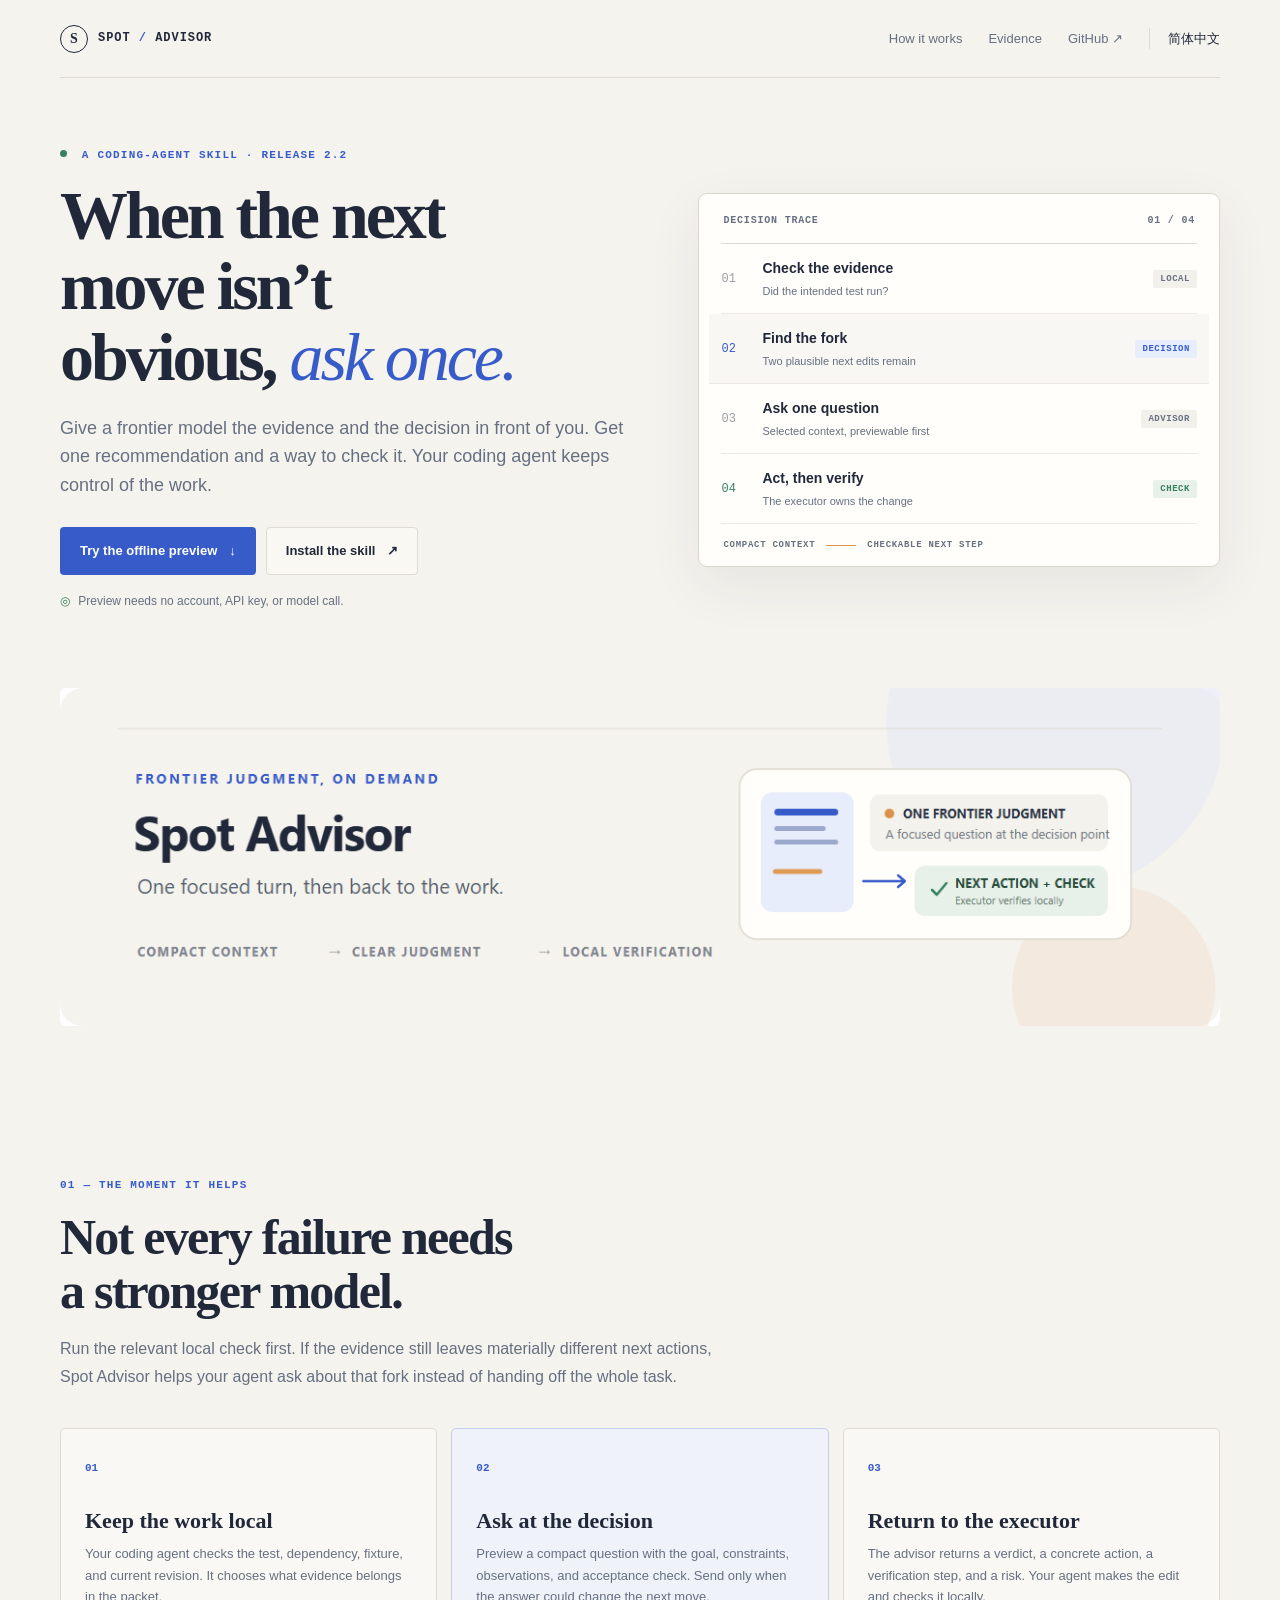
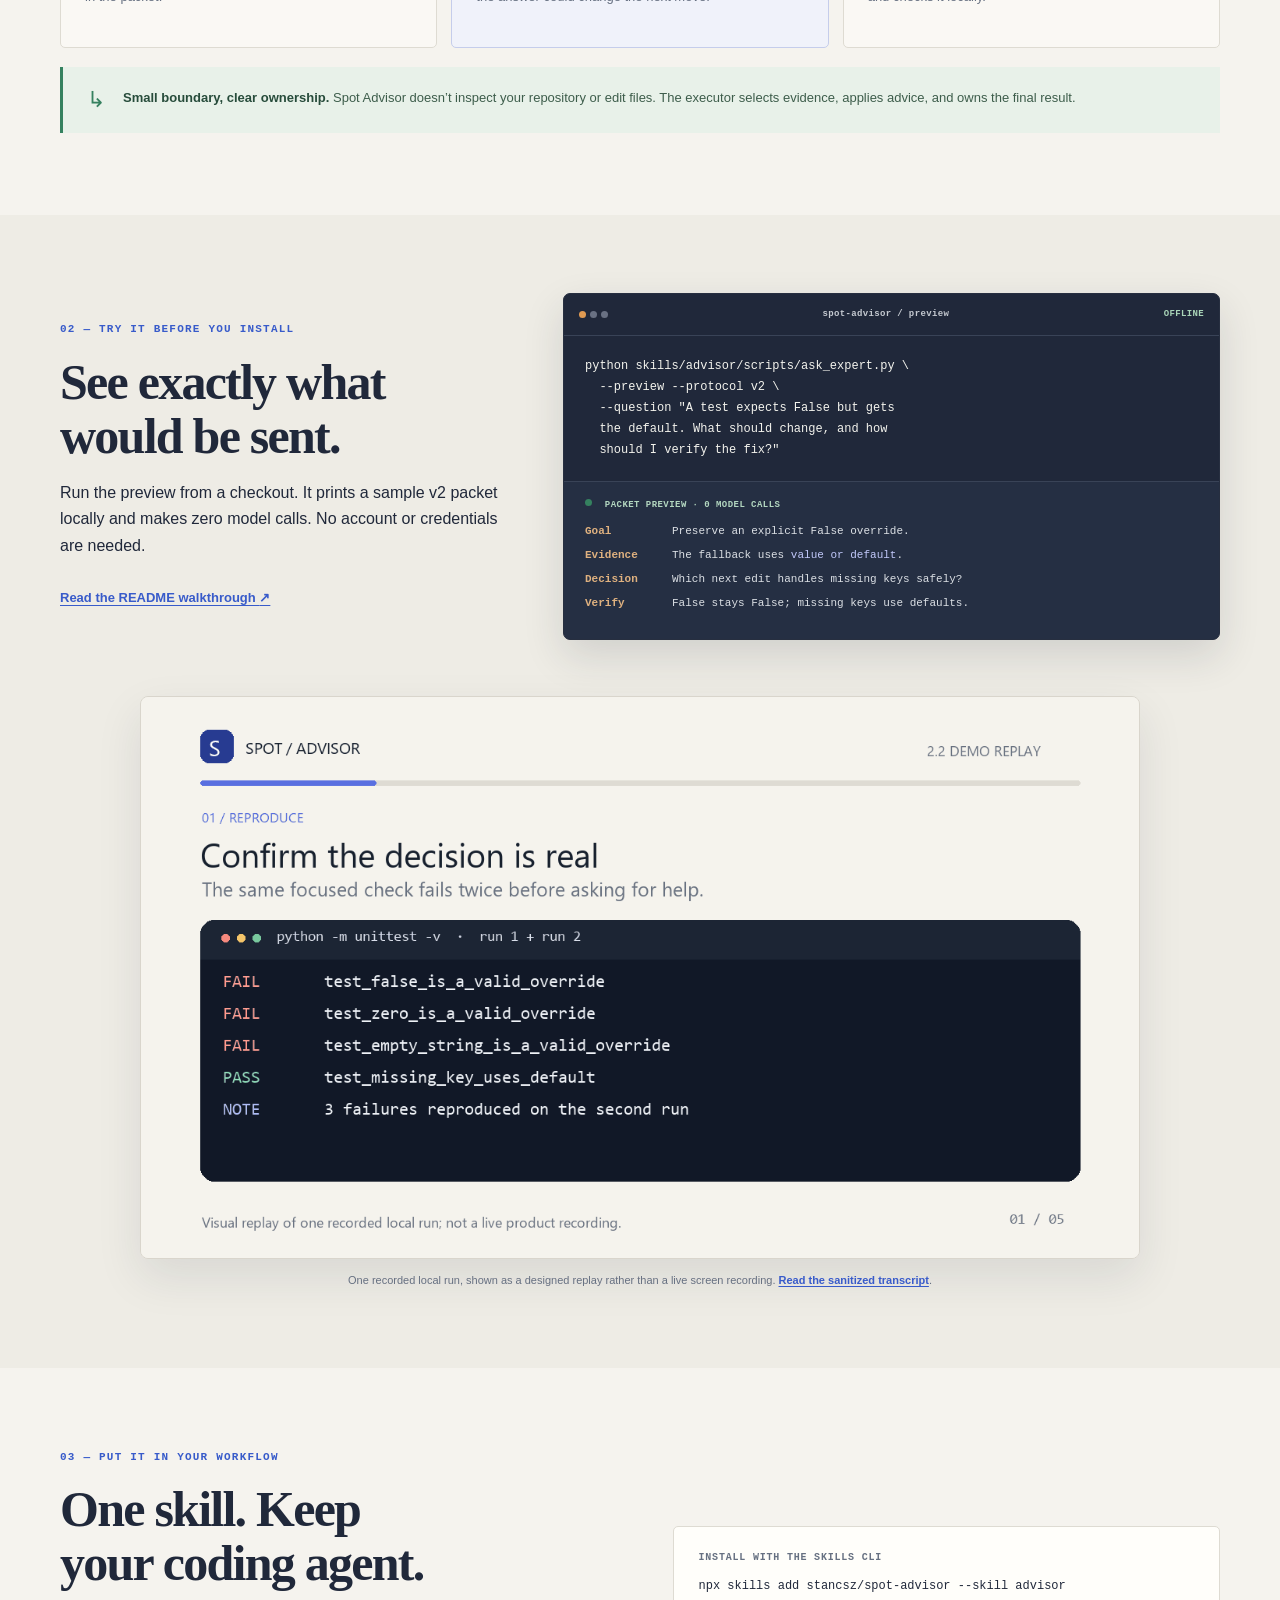
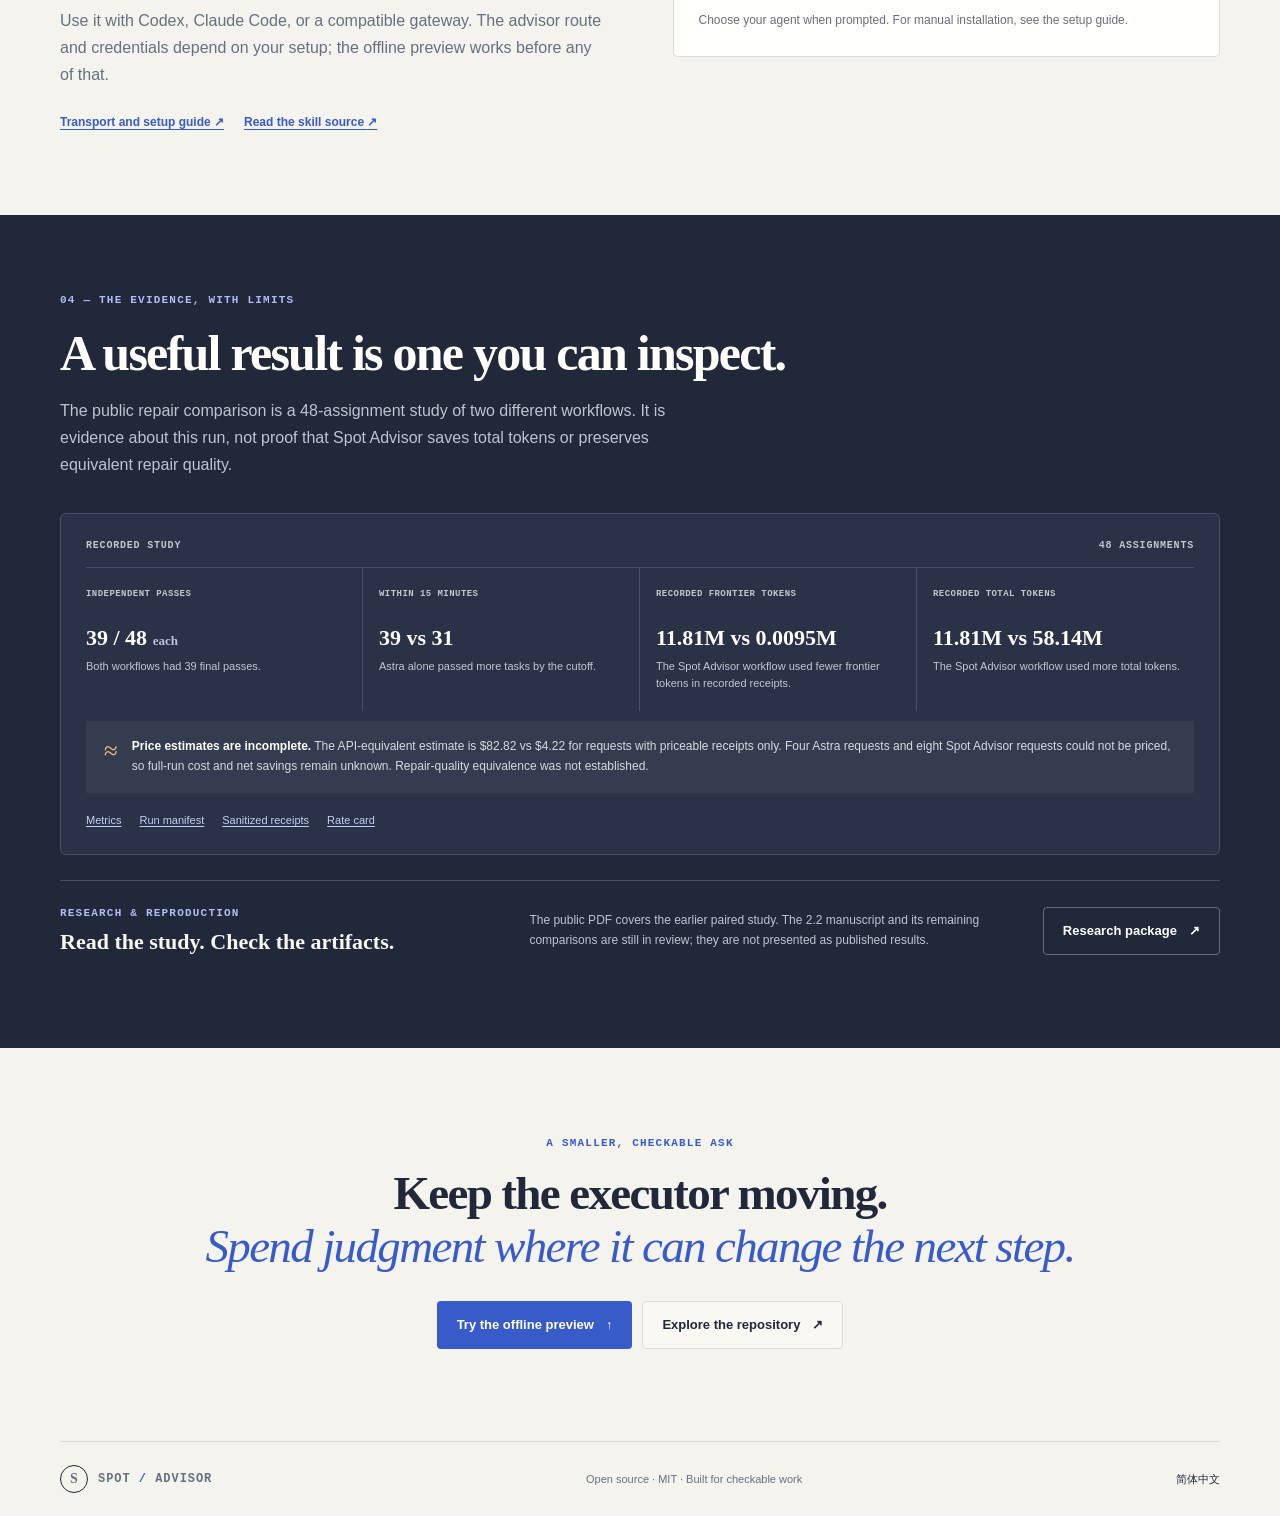
==== site/index.html @ fea38dd3 "Prepare Spot Advisor 2.2 launch and Pages site" ====
<!doctype html>
<html lang="en">
<head>
  <meta charset="utf-8">
  <meta name="viewport" content="width=device-width, initial-scale=1">
  <meta name="color-scheme" content="light">
  <meta name="description" content="Spot Advisor helps a coding agent ask one focused frontier-model question at a real decision point, then continue and verify locally.">
  <title>Spot Advisor — One focused turn, then back to the work</title>
  <link rel="stylesheet" href="assets/site.css">
</head>
<body>
  <a class="skip-link" href="#main">Skip to content</a>
  <header class="site-header wrap">
    <a class="wordmark" href="#top" aria-label="Spot Advisor home">
      <span class="wordmark-mark" aria-hidden="true">S</span>
      <span>SPOT <b>/</b> ADVISOR</span>
    </a>
    <nav aria-label="Main navigation">
      <a href="#workflow">How it works</a>
      <a href="#evidence">Evidence</a>
      <a href="https://github.com/stancsz/spot-advisor">GitHub <span aria-hidden="true">↗</span></a>
      <a class="language-link" href="zh-CN/" lang="zh-CN">简体中文</a>
    </nav>
  </header>

  <main id="main">
    <section class="hero wrap" id="top">
      <div class="hero-copy">
        <p class="eyebrow"><span class="pulse-dot" aria-hidden="true"></span> A coding-agent skill · Release 2.2</p>
        <h1>When the next move isn’t obvious, <em>ask once.</em></h1>
        <p class="hero-lede">Give a frontier model the evidence and the decision in front of you. Get one recommendation and a way to check it. Your coding agent keeps control of the work.</p>
        <div class="hero-actions">
          <a class="button button-primary" href="#try-it">Try the offline preview <span aria-hidden="true">↓</span></a>
          <a class="button button-quiet" href="#install">Install the skill <span aria-hidden="true">↗</span></a>
        </div>
        <p class="hero-note"><span aria-hidden="true">◎</span> Preview needs no account, API key, or model call.</p>
      </div>
      <div class="hero-visual" aria-label="Workflow summary">
        <div class="hero-card-top"><span>DECISION TRACE</span><span>01 / 04</span></div>
        <div class="trace-row">
          <span class="trace-index">01</span>
          <div><strong>Check the evidence</strong><small>Did the intended test run?</small></div>
          <span class="trace-state">LOCAL</span>
        </div>
        <div class="trace-row trace-focus">
          <span class="trace-index">02</span>
          <div><strong>Find the fork</strong><small>Two plausible next edits remain</small></div>
          <span class="trace-state">DECISION</span>
        </div>
        <div class="trace-row">
          <span class="trace-index">03</span>
          <div><strong>Ask one question</strong><small>Selected context, previewable first</small></div>
          <span class="trace-state">ADVISOR</span>
        </div>
        <div class="trace-row trace-done">
          <span class="trace-index">04</span>
          <div><strong>Act, then verify</strong><small>The executor owns the change</small></div>
          <span class="trace-state">CHECK</span>
        </div>
        <div class="hero-card-bottom"><span>COMPACT CONTEXT</span><i aria-hidden="true"></i><span>CHECKABLE NEXT STEP</span></div>
      </div>
    </section>

    <section class="brand-strip wrap" aria-label="Workflow summary">
      <img src="assets/spot-advisor-hero.webp" alt="Spot Advisor: a compact evidence packet becomes one frontier judgment and a local verification check." width="1200" height="350">
    </section>

    <section class="section wrap" id="workflow">
      <div class="section-heading">
        <p class="eyebrow">01 — THE MOMENT IT HELPS</p>
        <h2>Not every failure needs a stronger model.</h2>
        <p>Run the relevant local check first. If the evidence still leaves materially different next actions, Spot Advisor helps your agent ask about that fork instead of handing off the whole task.</p>
      </div>
      <div class="three-steps">
        <article class="step-card">
          <span class="step-number">01</span>
          <h3>Keep the work local</h3>
          <p>Your coding agent checks the test, dependency, fixture, and current revision. It chooses what evidence belongs in the packet.</p>
        </article>
        <article class="step-card step-card-feature">
          <span class="step-number">02</span>
          <h3>Ask at the decision</h3>
          <p>Preview a compact question with the goal, constraints, observations, and acceptance check. Send only when the answer could change the next move.</p>
        </article>
        <article class="step-card">
          <span class="step-number">03</span>
          <h3>Return to the executor</h3>
          <p>The advisor returns a verdict, a concrete action, a verification step, and a risk. Your agent makes the edit and checks it locally.</p>
        </article>
      </div>
      <div class="ownership-note">
        <span class="ownership-symbol" aria-hidden="true">↳</span>
        <p><strong>Small boundary, clear ownership.</strong> Spot Advisor doesn’t inspect your repository or edit files. The executor selects evidence, applies advice, and owns the final result.</p>
      </div>
    </section>

    <section class="try-section" id="try-it">
      <div class="wrap try-grid">
        <div class="section-heading">
          <p class="eyebrow">02 — TRY IT BEFORE YOU INSTALL</p>
          <h2>See exactly what would be sent.</h2>
          <p>Run the preview from a checkout. It prints a sample v2 packet locally and makes zero model calls. No account or credentials are needed.</p>
          <a class="text-link" href="https://github.com/stancsz/spot-advisor/blob/main/README.md#try-it-offline">Read the README walkthrough <span aria-hidden="true">↗</span></a>
        </div>
        <div class="terminal">
          <div class="terminal-bar"><span class="traffic" aria-hidden="true"><i></i><i></i><i></i></span><span>spot-advisor / preview</span><span class="terminal-mode">OFFLINE</span></div>
          <pre><code>python skills/advisor/scripts/ask_expert.py \
  --preview --protocol v2 \
  --question "A test expects False but gets
  the default. What should change, and how
  should I verify the fix?"</code></pre>
          <div class="terminal-result">
            <div class="result-label"><span class="result-dot" aria-hidden="true"></span> PACKET PREVIEW · 0 MODEL CALLS</div>
            <p><b>Goal</b><span>Preserve an explicit False override.</span></p>
            <p><b>Evidence</b><span>The fallback uses <code>value or default</code>.</span></p>
            <p><b>Decision</b><span>Which next edit handles missing keys safely?</span></p>
            <p><b>Verify</b><span>False stays False; missing keys use defaults.</span></p>
          </div>
        </div>
      </div>
      <figure class="demo-replay wrap">
        <img src="assets/spot-advisor-demo.gif" alt="A visual replay of one recorded run: three falsey-value checks fail, Spot Advisor previews a packet and returns a key-presence recommendation, then all four checks pass." width="1280" height="720">
        <figcaption>One recorded local run, shown as a designed replay rather than a live screen recording. <a href="https://github.com/stancsz/spot-advisor/blob/main/demo/transcript.md">Read the sanitized transcript</a>.</figcaption>
      </figure>
    </section>

    <section class="section wrap install-section" id="install">
      <div class="install-copy">
        <p class="eyebrow">03 — PUT IT IN YOUR WORKFLOW</p>
        <h2>One skill. Keep your coding agent.</h2>
        <p>Use it with Codex, Claude Code, or a compatible gateway. The advisor route and credentials depend on your setup; the offline preview works before any of that.</p>
        <div class="install-links">
          <a href="https://github.com/stancsz/spot-advisor/blob/main/docs/install.md">Transport and setup guide <span aria-hidden="true">↗</span></a>
          <a href="https://github.com/stancsz/spot-advisor/tree/main/skills/advisor">Read the skill source <span aria-hidden="true">↗</span></a>
        </div>
      </div>
      <div class="install-box">
        <div class="install-box-label">INSTALL WITH THE SKILLS CLI</div>
        <code>npx skills add stancsz/spot-advisor --skill advisor</code>
        <p>Choose your agent when prompted. For manual installation, see the setup guide.</p>
      </div>
    </section>

    <section class="evidence-section" id="evidence">
      <div class="wrap">
        <div class="section-heading evidence-heading">
          <p class="eyebrow">04 — THE EVIDENCE, WITH LIMITS</p>
          <h2>A useful result is one you can inspect.</h2>
          <p>The public repair comparison is a 48-assignment study of two different workflows. It is evidence about this run, not proof that Spot Advisor saves total tokens or preserves equivalent repair quality.</p>
        </div>
        <div class="evidence-card">
          <div class="evidence-title"><span>RECORDED STUDY</span><span>48 ASSIGNMENTS</span></div>
          <div class="evidence-grid">
            <div class="evidence-cell"><small>INDEPENDENT PASSES</small><strong>39 / 48 <i>each</i></strong><span>Both workflows had 39 final passes.</span></div>
            <div class="evidence-cell"><small>WITHIN 15 MINUTES</small><strong>39 vs 31</strong><span>Astra alone passed more tasks by the cutoff.</span></div>
            <div class="evidence-cell"><small>RECORDED FRONTIER TOKENS</small><strong>11.81M vs 0.0095M</strong><span>The Spot Advisor workflow used fewer frontier tokens in recorded receipts.</span></div>
            <div class="evidence-cell"><small>RECORDED TOTAL TOKENS</small><strong>11.81M vs 58.14M</strong><span>The Spot Advisor workflow used more total tokens.</span></div>
          </div>
          <div class="price-note">
            <span class="price-mark" aria-hidden="true">≈</span>
            <p><strong>Price estimates are incomplete.</strong> The API-equivalent estimate is $82.82 vs $4.22 for requests with priceable receipts only. Four Astra requests and eight Spot Advisor requests could not be priced, so full-run cost and net savings remain unknown. Repair-quality equivalence was not established.</p>
          </div>
          <div class="evidence-links">
            <a href="https://github.com/stancsz/spot-advisor/blob/main/eval/results/2026-11-20/formal-collection/metrics.json">Metrics</a>
            <a href="https://github.com/stancsz/spot-advisor/blob/main/eval/results/2026-11-20/formal-collection/manifest.json">Run manifest</a>
            <a href="https://github.com/stancsz/spot-advisor/blob/main/eval/results/2026-11-20/formal-collection/evidence.jsonl">Sanitized receipts</a>
            <a href="https://github.com/stancsz/spot-advisor/blob/main/eval/pricing.json">Rate card</a>
          </div>
        </div>
        <div class="paper-row">
          <div><p class="eyebrow">RESEARCH & REPRODUCTION</p><h3>Read the study. Check the artifacts.</h3></div>
          <p>The public PDF covers the earlier paired study. The 2.2 manuscript and its remaining comparisons are still in review; they are not presented as published results.</p>
          <a class="button button-outline" href="https://github.com/stancsz/spot-advisor/tree/main/paper">Research package <span aria-hidden="true">↗</span></a>
        </div>
      </div>
    </section>

    <section class="closing wrap">
      <p class="eyebrow">A SMALLER, CHECKABLE ASK</p>
      <h2>Keep the executor moving.<br><em>Spend judgment where it can change the next step.</em></h2>
      <div class="hero-actions">
        <a class="button button-primary" href="#try-it">Try the offline preview <span aria-hidden="true">↑</span></a>
        <a class="button button-quiet" href="https://github.com/stancsz/spot-advisor">Explore the repository <span aria-hidden="true">↗</span></a>
      </div>
    </section>
  </main>
  <footer class="site-footer wrap">
    <a class="wordmark" href="#top"><span class="wordmark-mark" aria-hidden="true">S</span><span>SPOT <b>/</b> ADVISOR</span></a>
    <p>Open source · MIT · Built for checkable work</p>
    <a href="zh-CN/" lang="zh-CN">简体中文</a>
  </footer>
</body>
</html>
---- site/assets/site.css ----
:root {
  color-scheme: light;
  --paper: #f5f3ee;
  --paper-deep: #eeece5;
  --white: #fffefa;
  --ink: #20283a;
  --ink-soft: #394357;
  --muted: #667081;
  --line: #dedbd2;
  --blue: #385bca;
  --blue-pale: #e8edfb;
  --green: #35815f;
  --green-pale: #e8f1e9;
  --amber: #df9a52;
  --serif: Georgia, "Times New Roman", serif;
  --mono: "Cascadia Code", "SFMono-Regular", Consolas, monospace;
}

* { box-sizing: border-box; }
html { scroll-behavior: smooth; background: var(--paper); }
body {
  margin: 0;
  color: var(--ink);
  background: var(--paper);
  font-family: "Segoe UI", "Microsoft YaHei", sans-serif;
  font-size: 16px;
  line-height: 1.65;
  text-rendering: optimizeLegibility;
}
a { color: inherit; text-decoration-thickness: 1px; text-underline-offset: .22em; }
a:hover { color: var(--blue); }
a:focus-visible { outline: 3px solid var(--amber); outline-offset: 4px; border-radius: 3px; }
::selection { color: var(--ink); background: #e8d4b8; }
.wrap { width: min(1160px, calc(100% - 48px)); margin-inline: auto; }
.skip-link {
  position: absolute; left: 12px; top: -60px; z-index: 10;
  padding: 8px 14px; color: white; background: var(--ink);
}
.skip-link:focus { top: 12px; }

.site-header {
  display: flex; align-items: center; justify-content: space-between;
  min-height: 78px; border-bottom: 1px solid var(--line);
}
.wordmark {
  display: inline-flex; gap: 10px; align-items: center;
  font-family: var(--mono); font-size: 12px; font-weight: 700;
  letter-spacing: .08em; text-decoration: none;
}
.wordmark b { color: var(--blue); }
.wordmark-mark {
  display: grid; place-items: center; width: 28px; height: 28px;
  border: 1px solid var(--ink); border-radius: 50%;
  font: 700 14px var(--serif); letter-spacing: 0;
}
.site-header nav { display: flex; gap: 26px; align-items: center; color: var(--muted); font-size: 13px; }
.site-header nav a, .site-footer a { text-decoration: none; }
.site-header nav a:hover, .site-footer a:hover { color: var(--blue); }
.language-link { padding-left: 18px; border-left: 1px solid var(--line); color: var(--ink) !important; }

.hero {
  display: grid; grid-template-columns: 1.05fr .95fr; gap: 62px; align-items: center;
  padding-top: 70px; padding-bottom: 76px;
}
.eyebrow {
  margin: 0 0 17px; color: var(--blue);
  font: 700 11px/1.4 var(--mono); letter-spacing: .11em; text-transform: uppercase;
}
.pulse-dot, .result-dot {
  display: inline-block; width: 7px; height: 7px; margin-right: 7px;
  border-radius: 50%; background: var(--green); vertical-align: 1px;
}
h1, h2, h3, p { margin-top: 0; }
h1, h2, h3 { text-wrap: balance; }
h1 {
  max-width: 640px; margin-bottom: 21px;
  font: 600 clamp(42px, 5.4vw, 68px)/1.04 var(--serif);
  letter-spacing: -.045em;
}
h1 em, .closing h2 em { color: var(--blue); font-weight: 500; }
.hero-lede { max-width: 590px; margin-bottom: 27px; color: var(--muted); font-size: 18px; line-height: 1.6; }
.hero-actions { display: flex; flex-wrap: wrap; gap: 10px; align-items: center; }
.button {
  display: inline-flex; min-height: 48px; padding: 0 19px; gap: 12px;
  justify-content: center; align-items: center; border: 1px solid transparent;
  border-radius: 4px; font-size: 13px; font-weight: 700; text-decoration: none;
  transition: transform .16s ease, background-color .16s ease, color .16s ease;
}
.button:hover { transform: translateY(-2px); }
.button-primary { color: white; background: var(--blue); }
.button-primary:hover { color: white; background: #2949ac; }
.button-quiet { border-color: var(--line); background: rgba(255,254,250,.52); }
.button-outline { border-color: var(--line); background: transparent; white-space: nowrap; }
.hero-note { margin: 17px 0 0; color: var(--muted); font-size: 12px; }
.hero-note span { color: var(--green); padding-right: 5px; }

.hero-visual {
  padding: 20px 22px 14px; border: 1px solid #d9d6ce; border-radius: 9px;
  background: var(--white); box-shadow: 0 18px 55px rgba(32,40,58,.07);
}
.hero-card-top, .hero-card-bottom, .terminal-bar, .evidence-title {
  display: flex; align-items: center; justify-content: space-between;
  color: var(--muted); font: 700 10px/1.4 var(--mono); letter-spacing: .08em; text-transform: uppercase;
}
.hero-card-top { padding: 0 2px 15px; border-bottom: 1px solid var(--line); }
.trace-row {
  display: grid; grid-template-columns: 31px 1fr auto; gap: 10px; align-items: center;
  min-height: 70px; border-bottom: 1px solid #ece9e2;
}
.trace-index { color: #9b9da2; font: 12px var(--mono); }
.trace-row strong { display: block; font-size: 14px; }
.trace-row small { display: block; margin-top: 2px; color: var(--muted); font-size: 11px; }
.trace-state {
  padding: 4px 7px; border-radius: 2px; color: #687080;
  background: #f2f0eb; font: 700 9px var(--mono); letter-spacing: .06em;
}
.trace-focus { margin-inline: -12px; padding-inline: 12px; background: #f8f7f3; }
.trace-focus .trace-index, .trace-focus .trace-state { color: var(--blue); }
.trace-focus .trace-state { background: var(--blue-pale); }
.trace-done .trace-index, .trace-done .trace-state { color: var(--green); }
.trace-done .trace-state { background: var(--green-pale); }
.hero-card-bottom { justify-content: flex-start; gap: 11px; padding: 15px 2px 0; font-size: 9px; }
.hero-card-bottom i { width: 30px; height: 1px; background: var(--amber); }

.brand-strip { padding-bottom: 70px; }
.brand-strip img { display: block; width: 100%; height: auto; border-radius: 6px; }
.section { padding-top: 82px; padding-bottom: 82px; }
.section-heading { max-width: 700px; }
.section-heading h2, .install-copy h2 {
  margin-bottom: 17px; font: 600 clamp(34px, 4vw, 50px)/1.08 var(--serif); letter-spacing: -.035em;
}
.section-heading > p:last-child, .install-copy > p:not(.eyebrow) {
  max-width: 660px; color: var(--muted); font-size: 16px; line-height: 1.7;
}
.three-steps {
  display: grid; grid-template-columns: repeat(3, 1fr); gap: 14px; margin-top: 38px;
}
.step-card {
  min-height: 220px; padding: 24px; border: 1px solid var(--line); border-radius: 5px;
  background: rgba(255,254,250,.55);
}
.step-card-feature { border-color: #c5cdeb; background: #f0f2fa; }
.step-number { color: var(--blue); font: 700 11px var(--mono); }
.step-card h3 { margin: 29px 0 9px; font: 600 22px var(--serif); }
.step-card p { max-width: 320px; margin-bottom: 0; color: var(--muted); font-size: 13px; line-height: 1.65; }
.ownership-note {
  display: flex; gap: 18px; align-items: flex-start; margin-top: 19px; padding: 20px 24px;
  border-left: 3px solid var(--green); background: var(--green-pale);
}
.ownership-symbol { color: var(--green); font: 22px var(--serif); }
.ownership-note p { margin: 0; color: #3d5d4b; font-size: 13px; }
.ownership-note strong { color: #274c3b; }

.try-section { padding: 78px 0; background: var(--paper-deep); }
.try-grid { display: grid; grid-template-columns: .8fr 1.2fr; gap: 65px; align-items: center; }
.try-grid .section-heading h2 { max-width: 410px; }
.text-link { display: inline-block; margin-top: 12px; color: var(--blue); font-size: 13px; font-weight: 700; }
.demo-replay { max-width: 1000px; margin: 56px auto 0; }
.demo-replay img { display: block; width: 100%; height: auto; border: 1px solid #d9d5cc; border-radius: 8px; box-shadow: 0 18px 45px rgba(32,40,58,.1); }
.demo-replay figcaption { margin-top: 12px; color: var(--muted); font-size: 11px; text-align: center; }
.demo-replay figcaption a { color: var(--blue); font-weight: 700; }
.terminal {
  overflow: hidden; border: 1px solid #272f40; border-radius: 7px;
  color: #f3f3ed; background: #20283a; box-shadow: 0 16px 40px rgba(32,40,58,.14);
}
.terminal-bar {
  min-height: 42px; padding: 0 15px; border-bottom: 1px solid #394357;
  color: #c5cad1; font-size: 9px; letter-spacing: .04em; text-transform: none;
}
.traffic { display: inline-flex; gap: 4px; }
.traffic i { width: 7px; height: 7px; border-radius: 50%; background: #697183; }
.traffic i:first-child { background: var(--amber); }
.terminal-mode { color: #a9d5b8; font-size: 9px; text-transform: uppercase; }
.terminal pre { overflow-x: auto; margin: 0; padding: 20px 21px; font: 12px/1.75 var(--mono); white-space: pre-wrap; }
.terminal code { color: #f3f3ed; }
.terminal-result { padding: 17px 21px 20px; border-top: 1px solid #394357; background: #252f43; }
.result-label { margin-bottom: 13px; color: #b3d7c0; font: 700 9px var(--mono); letter-spacing: .05em; }
.terminal-result p { display: grid; grid-template-columns: 75px 1fr; gap: 12px; margin: 7px 0; font: 11px/1.55 var(--mono); }
.terminal-result p b { color: #dfb17f; font-weight: 600; }
.terminal-result p span { color: #dce0e5; }
.terminal-result code { color: #c2c9fb; }

.install-section { display: grid; grid-template-columns: 1fr 1fr; gap: 65px; align-items: center; }
.install-copy h2 { max-width: 510px; }
.install-links { display: flex; flex-wrap: wrap; gap: 20px; margin-top: 25px; }
.install-links a { color: var(--blue); font-size: 12px; font-weight: 700; }
.install-box { padding: 25px; border: 1px solid var(--line); border-radius: 5px; background: var(--white); }
.install-box-label { margin-bottom: 14px; color: var(--muted); font: 700 10px var(--mono); letter-spacing: .08em; }
.install-box > code { display: block; overflow-wrap: anywhere; color: var(--ink); font: 12px/1.65 var(--mono); }
.install-box p { margin: 14px 0 0; color: var(--muted); font-size: 12px; }

.evidence-section { padding: 78px 0 68px; color: #f8f7f1; background: var(--ink); }
.evidence-heading { max-width: 740px; margin-bottom: 35px; }
.evidence-heading .eyebrow { color: #aebcf7; }
.evidence-heading h2 { color: #fffefa; }
.evidence-heading > p:last-child { color: #bec4cf; }
.evidence-card { padding: 25px; border: 1px solid #475064; border-radius: 6px; background: #293247; }
.evidence-title { padding-bottom: 14px; border-bottom: 1px solid #475064; color: #c1c7d1; }
.evidence-grid { display: grid; grid-template-columns: repeat(4, 1fr); }
.evidence-cell { min-height: 136px; padding: 20px 16px; border-right: 1px solid #475064; }
.evidence-cell:first-child { padding-left: 0; }
.evidence-cell:last-child { padding-right: 0; border-right: 0; }
.evidence-cell small { display: block; min-height: 30px; color: #c1c7d1; font: 700 9px/1.4 var(--mono); letter-spacing: .05em; }
.evidence-cell strong { display: block; margin: 7px 0; color: #fffefa; font: 600 clamp(17px, 1.8vw, 22px) var(--serif); white-space: nowrap; }
.evidence-cell strong i { color: #bcc5d8; font-size: 13px; font-style: normal; }
.evidence-cell span { display: block; color: #c1c7d1; font-size: 11px; line-height: 1.5; }
.price-note { display: flex; gap: 14px; margin-top: 10px; padding: 16px 18px; background: #343d50; }
.price-mark { color: #f2bd7e; font: 25px var(--serif); }
.price-note p { margin: 0; color: #d5d9df; font-size: 12px; line-height: 1.65; }
.price-note strong { color: #fffefa; }
.evidence-links { display: flex; flex-wrap: wrap; gap: 18px; margin-top: 18px; }
.evidence-links a { color: #c4cef5; font-size: 11px; }
.paper-row {
  display: grid; grid-template-columns: 1fr 1.1fr auto; gap: 30px; align-items: center;
  margin-top: 25px; padding: 25px 0; border-top: 1px solid #475064;
}
.paper-row .eyebrow { margin-bottom: 8px; color: #aebcf7; }
.paper-row h3 { margin: 0; font: 600 22px var(--serif); }
.paper-row > p { max-width: 470px; margin: 0; color: #bec4cf; font-size: 12px; line-height: 1.65; }
.paper-row .button { color: #fffefa; border-color: #626d83; }
.paper-row .button:hover { border-color: #aebcf7; color: #fff; }

.closing { padding-top: 88px; padding-bottom: 92px; text-align: center; }
.closing .eyebrow { margin-bottom: 15px; }
.closing h2 { margin-bottom: 27px; font: 600 clamp(32px, 4vw, 47px)/1.14 var(--serif); letter-spacing: -.035em; }
.closing .hero-actions { justify-content: center; }
.site-footer {
  display: flex; align-items: center; justify-content: space-between; gap: 20px;
  min-height: 76px; border-top: 1px solid var(--line); color: var(--muted); font-size: 11px;
}
.site-footer p { margin: 0; }
.site-footer > a:last-child { color: var(--ink); }

@media (max-width: 850px) {
  .hero { gap: 32px; grid-template-columns: 1fr; padding-top: 52px; }
  .hero-copy { max-width: 720px; }
  .hero-visual { max-width: 640px; }
  .try-grid, .install-section { grid-template-columns: 1fr; gap: 32px; }
  .try-grid .section-heading { max-width: 680px; }
  .install-section { gap: 28px; }
  .paper-row { grid-template-columns: 1fr auto; }
  .paper-row > p { grid-column: 1 / -1; grid-row: 2; }
}
@media (max-width: 620px) {
  .wrap { width: min(100% - 32px, 1160px); }
  .site-header { min-height: 66px; }
  .site-header nav { gap: 12px; font-size: 11px; }
  .site-header nav a:nth-child(1), .site-header nav a:nth-child(2) { display: none; }
  .wordmark { gap: 7px; font-size: 10px; }
  .wordmark-mark { width: 25px; height: 25px; }
  .language-link { padding-left: 11px; }
  .hero { padding-top: 43px; padding-bottom: 54px; }
  h1 { font-size: clamp(39px, 12vw, 54px); }
  .hero-lede { font-size: 16px; }
  .hero-visual { padding-inline: 15px; }
  .trace-row { grid-template-columns: 23px 1fr auto; gap: 6px; min-height: 68px; }
  .trace-row strong { font-size: 12px; }
  .trace-row small { font-size: 10px; }
  .trace-state { font-size: 8px; }
  .brand-strip { padding-bottom: 44px; }
  .section { padding-top: 58px; padding-bottom: 58px; }
  .section-heading h2, .install-copy h2 { font-size: 37px; }
  .three-steps { grid-template-columns: 1fr; margin-top: 27px; }
  .step-card { min-height: 0; padding: 21px; }
  .step-card h3 { margin-top: 20px; }
  .try-section, .evidence-section { padding: 58px 0; }
  .terminal pre { padding: 16px; font-size: 10px; }
  .terminal-result { padding: 15px 16px; }
  .terminal-result p { grid-template-columns: 58px 1fr; gap: 8px; font-size: 10px; }
  .install-box { padding: 19px; }
  .evidence-card { padding: 18px; }
  .evidence-grid { grid-template-columns: 1fr 1fr; }
  .evidence-cell { min-height: 130px; padding: 15px 10px; border-bottom: 1px solid #475064; }
  .evidence-cell:nth-child(2) { border-right: 0; }
  .evidence-cell:nth-child(3), .evidence-cell:nth-child(4) { border-bottom: 0; }
  .evidence-cell:first-child { padding-left: 0; }
  .evidence-cell:nth-child(2) { padding-right: 0; }
  .evidence-cell:nth-child(3) { padding-left: 0; }
  .evidence-cell:last-child { padding-right: 0; }
  .evidence-cell strong { white-space: normal; font-size: 18px; }
  .price-note { padding: 14px; }
  .paper-row { grid-template-columns: 1fr; gap: 16px; }
  .paper-row > p { grid-column: auto; grid-row: auto; }
  .paper-row .button { justify-self: start; }
  .closing { padding-top: 63px; padding-bottom: 67px; }
  .site-footer { min-height: 76px; flex-wrap: wrap; padding-block: 16px; }
  .site-footer p { order: 3; width: 100%; }
}
@media (prefers-reduced-motion: reduce) {
  html { scroll-behavior: auto; }
  *, *::before, *::after { transition-duration: .01ms !important; }
}
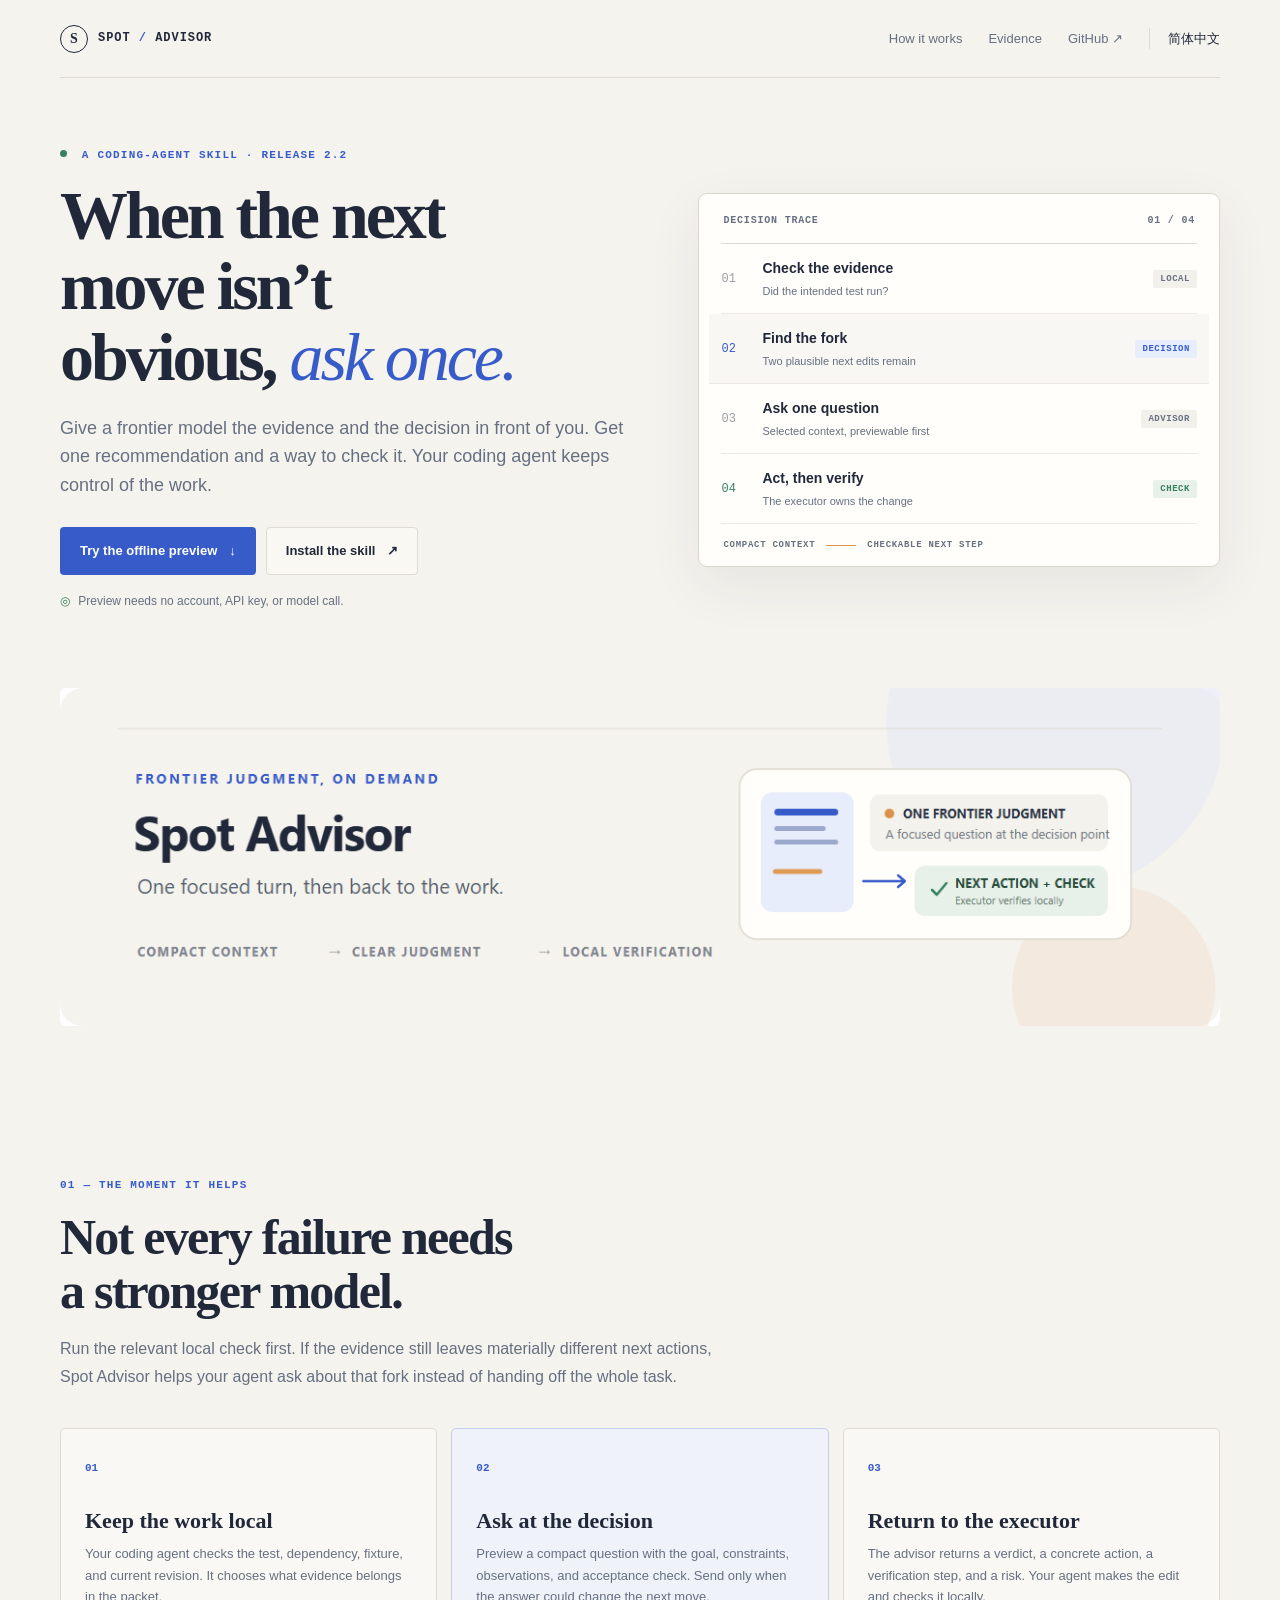
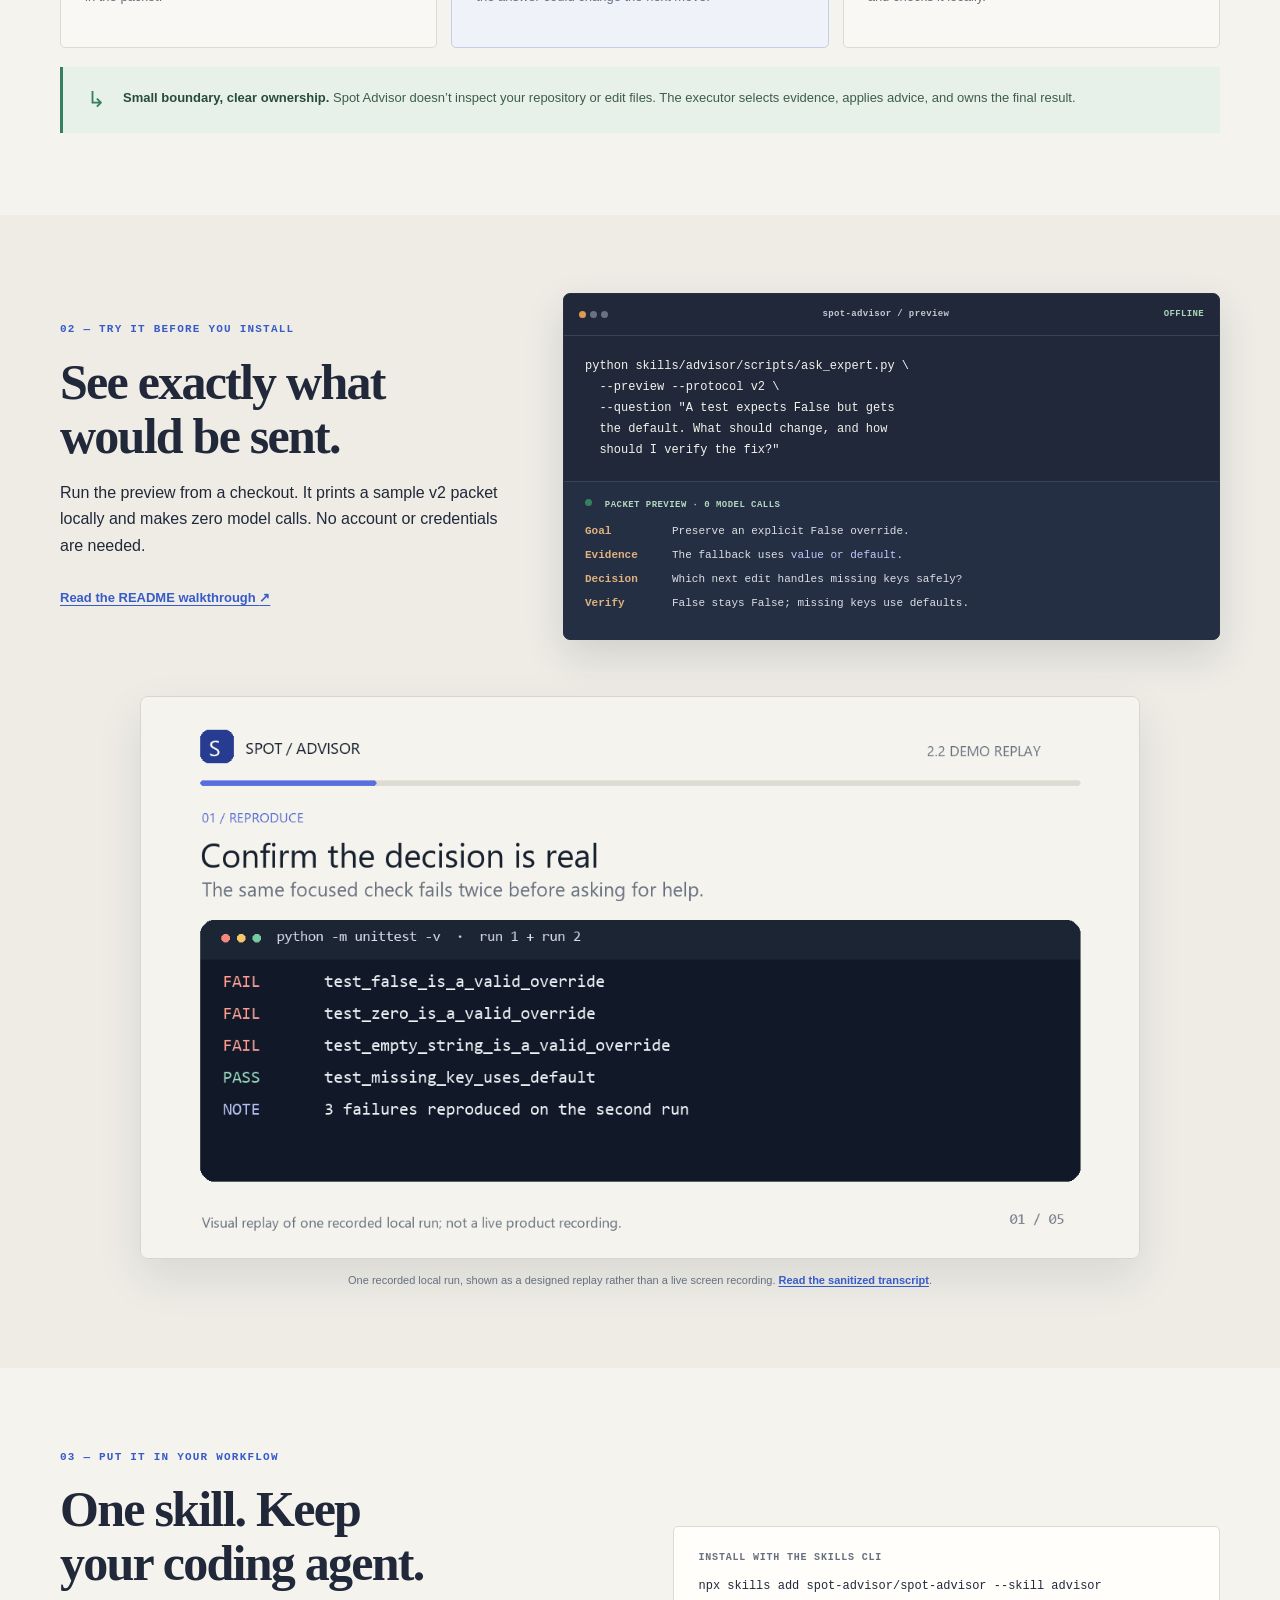
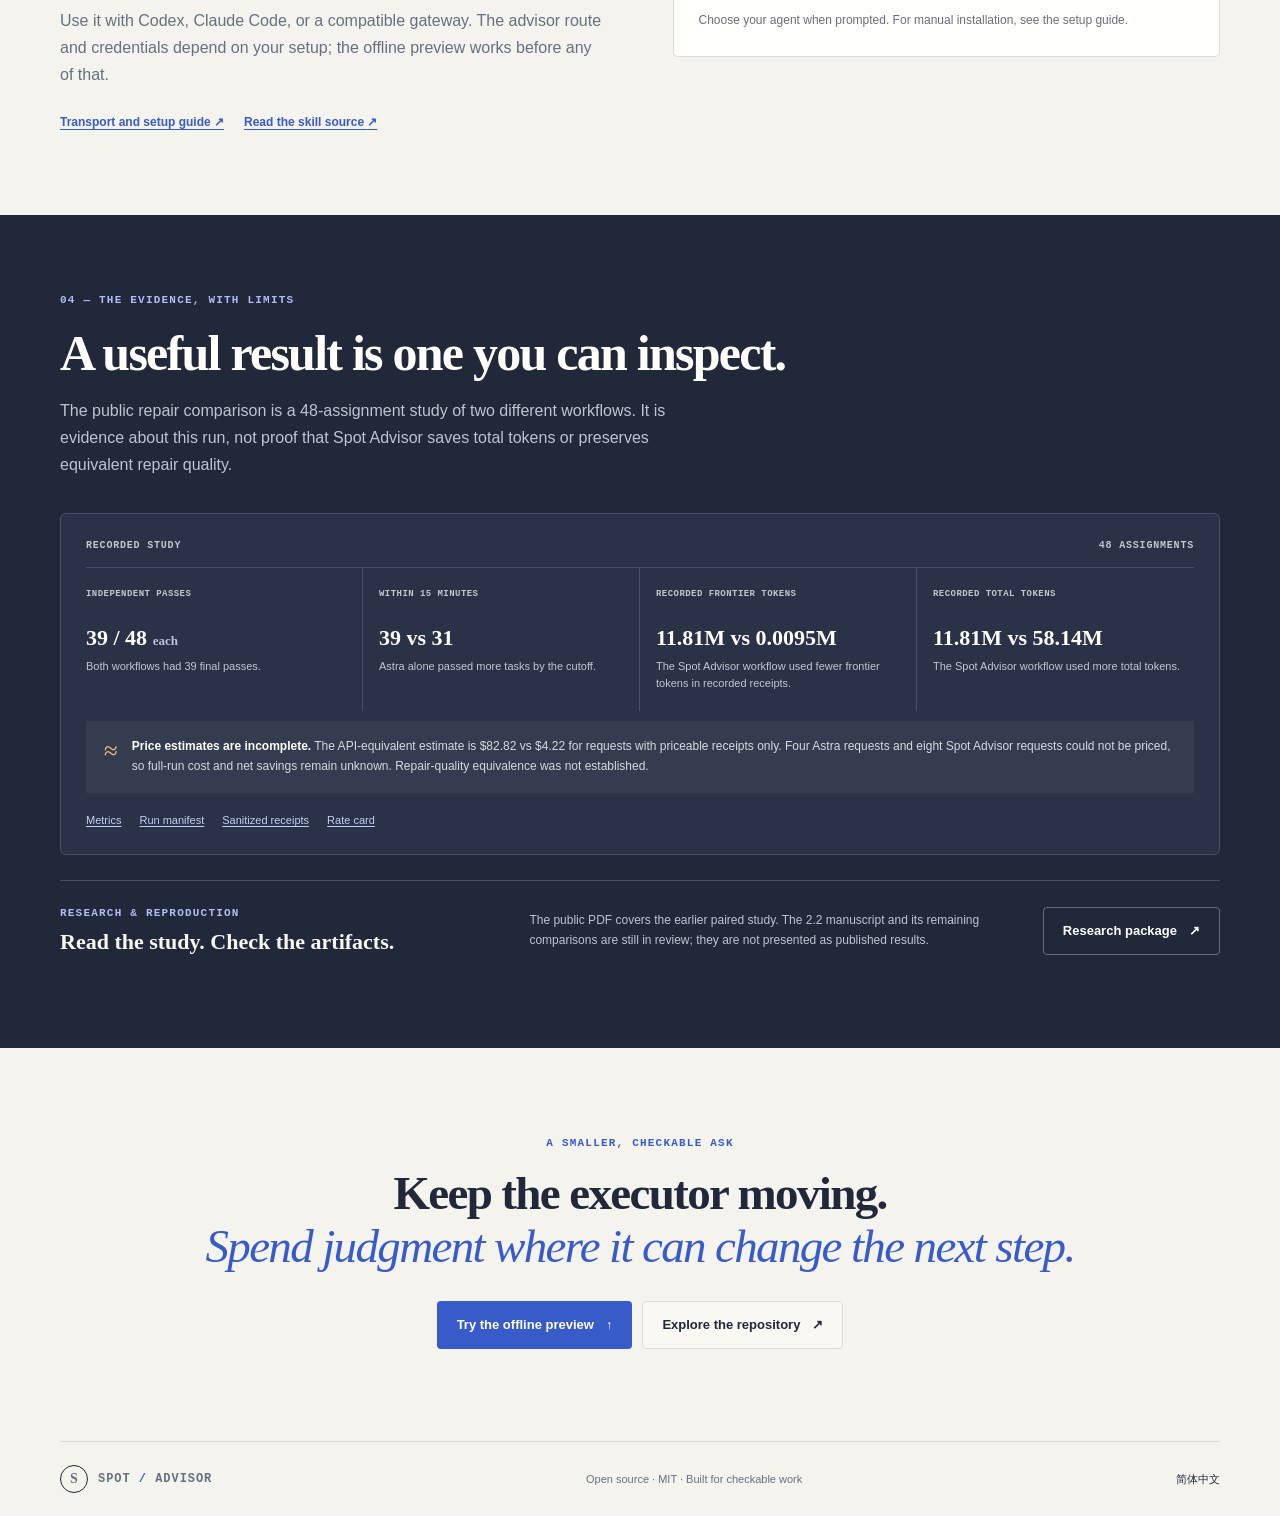
==== commit 9c212c58: "Make the organization release channels canonical" ====
--- a/site/index.html
+++ b/site/index.html
@@ -18,7 +18,7 @@
     <nav aria-label="Main navigation">
       <a href="#workflow">How it works</a>
       <a href="#evidence">Evidence</a>
-      <a href="https://github.com/stancsz/spot-advisor">GitHub <span aria-hidden="true">↗</span></a>
+      <a href="https://github.com/spot-advisor/spot-advisor">GitHub <span aria-hidden="true">↗</span></a>
       <a class="language-link" href="zh-CN/" lang="zh-CN">简体中文</a>
     </nav>
   </header>
@@ -100,7 +100,7 @@
           <p class="eyebrow">02 — TRY IT BEFORE YOU INSTALL</p>
           <h2>See exactly what would be sent.</h2>
           <p>Run the preview from a checkout. It prints a sample v2 packet locally and makes zero model calls. No account or credentials are needed.</p>
-          <a class="text-link" href="https://github.com/stancsz/spot-advisor/blob/main/README.md#try-it-offline">Read the README walkthrough <span aria-hidden="true">↗</span></a>
+          <a class="text-link" href="https://github.com/spot-advisor/spot-advisor/blob/main/README.md#try-it-offline">Read the README walkthrough <span aria-hidden="true">↗</span></a>
         </div>
         <div class="terminal">
           <div class="terminal-bar"><span class="traffic" aria-hidden="true"><i></i><i></i><i></i></span><span>spot-advisor / preview</span><span class="terminal-mode">OFFLINE</span></div>
@@ -120,7 +120,7 @@
       </div>
       <figure class="demo-replay wrap">
         <img src="assets/spot-advisor-demo.gif" alt="A visual replay of one recorded run: three falsey-value checks fail, Spot Advisor previews a packet and returns a key-presence recommendation, then all four checks pass." width="1280" height="720">
-        <figcaption>One recorded local run, shown as a designed replay rather than a live screen recording. <a href="https://github.com/stancsz/spot-advisor/blob/main/demo/transcript.md">Read the sanitized transcript</a>.</figcaption>
+        <figcaption>One recorded local run, shown as a designed replay rather than a live screen recording. <a href="https://github.com/spot-advisor/spot-advisor/blob/main/demo/transcript.md">Read the sanitized transcript</a>.</figcaption>
       </figure>
     </section>
 
@@ -130,13 +130,13 @@
         <h2>One skill. Keep your coding agent.</h2>
         <p>Use it with Codex, Claude Code, or a compatible gateway. The advisor route and credentials depend on your setup; the offline preview works before any of that.</p>
         <div class="install-links">
-          <a href="https://github.com/stancsz/spot-advisor/blob/main/docs/install.md">Transport and setup guide <span aria-hidden="true">↗</span></a>
-          <a href="https://github.com/stancsz/spot-advisor/tree/main/skills/advisor">Read the skill source <span aria-hidden="true">↗</span></a>
+          <a href="https://github.com/spot-advisor/spot-advisor/blob/main/docs/install.md">Transport and setup guide <span aria-hidden="true">↗</span></a>
+          <a href="https://github.com/spot-advisor/spot-advisor/tree/main/skills/advisor">Read the skill source <span aria-hidden="true">↗</span></a>
         </div>
       </div>
       <div class="install-box">
         <div class="install-box-label">INSTALL WITH THE SKILLS CLI</div>
-        <code>npx skills add stancsz/spot-advisor --skill advisor</code>
+        <code>npx skills add spot-advisor/spot-advisor --skill advisor</code>
         <p>Choose your agent when prompted. For manual installation, see the setup guide.</p>
       </div>
     </section>
@@ -161,16 +161,16 @@
             <p><strong>Price estimates are incomplete.</strong> The API-equivalent estimate is $82.82 vs $4.22 for requests with priceable receipts only. Four Astra requests and eight Spot Advisor requests could not be priced, so full-run cost and net savings remain unknown. Repair-quality equivalence was not established.</p>
           </div>
           <div class="evidence-links">
-            <a href="https://github.com/stancsz/spot-advisor/blob/main/eval/results/2026-11-20/formal-collection/metrics.json">Metrics</a>
-            <a href="https://github.com/stancsz/spot-advisor/blob/main/eval/results/2026-11-20/formal-collection/manifest.json">Run manifest</a>
-            <a href="https://github.com/stancsz/spot-advisor/blob/main/eval/results/2026-11-20/formal-collection/evidence.jsonl">Sanitized receipts</a>
-            <a href="https://github.com/stancsz/spot-advisor/blob/main/eval/pricing.json">Rate card</a>
+            <a href="https://github.com/spot-advisor/spot-advisor/blob/main/eval/results/2026-11-20/formal-collection/metrics.json">Metrics</a>
+            <a href="https://github.com/spot-advisor/spot-advisor/blob/main/eval/results/2026-11-20/formal-collection/manifest.json">Run manifest</a>
+            <a href="https://github.com/spot-advisor/spot-advisor/blob/main/eval/results/2026-11-20/formal-collection/evidence.jsonl">Sanitized receipts</a>
+            <a href="https://github.com/spot-advisor/spot-advisor/blob/main/eval/pricing.json">Rate card</a>
           </div>
         </div>
         <div class="paper-row">
           <div><p class="eyebrow">RESEARCH & REPRODUCTION</p><h3>Read the study. Check the artifacts.</h3></div>
           <p>The public PDF covers the earlier paired study. The 2.2 manuscript and its remaining comparisons are still in review; they are not presented as published results.</p>
-          <a class="button button-outline" href="https://github.com/stancsz/spot-advisor/tree/main/paper">Research package <span aria-hidden="true">↗</span></a>
+          <a class="button button-outline" href="https://github.com/spot-advisor/spot-advisor/tree/main/paper">Research package <span aria-hidden="true">↗</span></a>
         </div>
       </div>
     </section>
@@ -180,7 +180,7 @@
       <h2>Keep the executor moving.<br><em>Spend judgment where it can change the next step.</em></h2>
       <div class="hero-actions">
         <a class="button button-primary" href="#try-it">Try the offline preview <span aria-hidden="true">↑</span></a>
-        <a class="button button-quiet" href="https://github.com/stancsz/spot-advisor">Explore the repository <span aria-hidden="true">↗</span></a>
+        <a class="button button-quiet" href="https://github.com/spot-advisor/spot-advisor">Explore the repository <span aria-hidden="true">↗</span></a>
       </div>
     </section>
   </main>
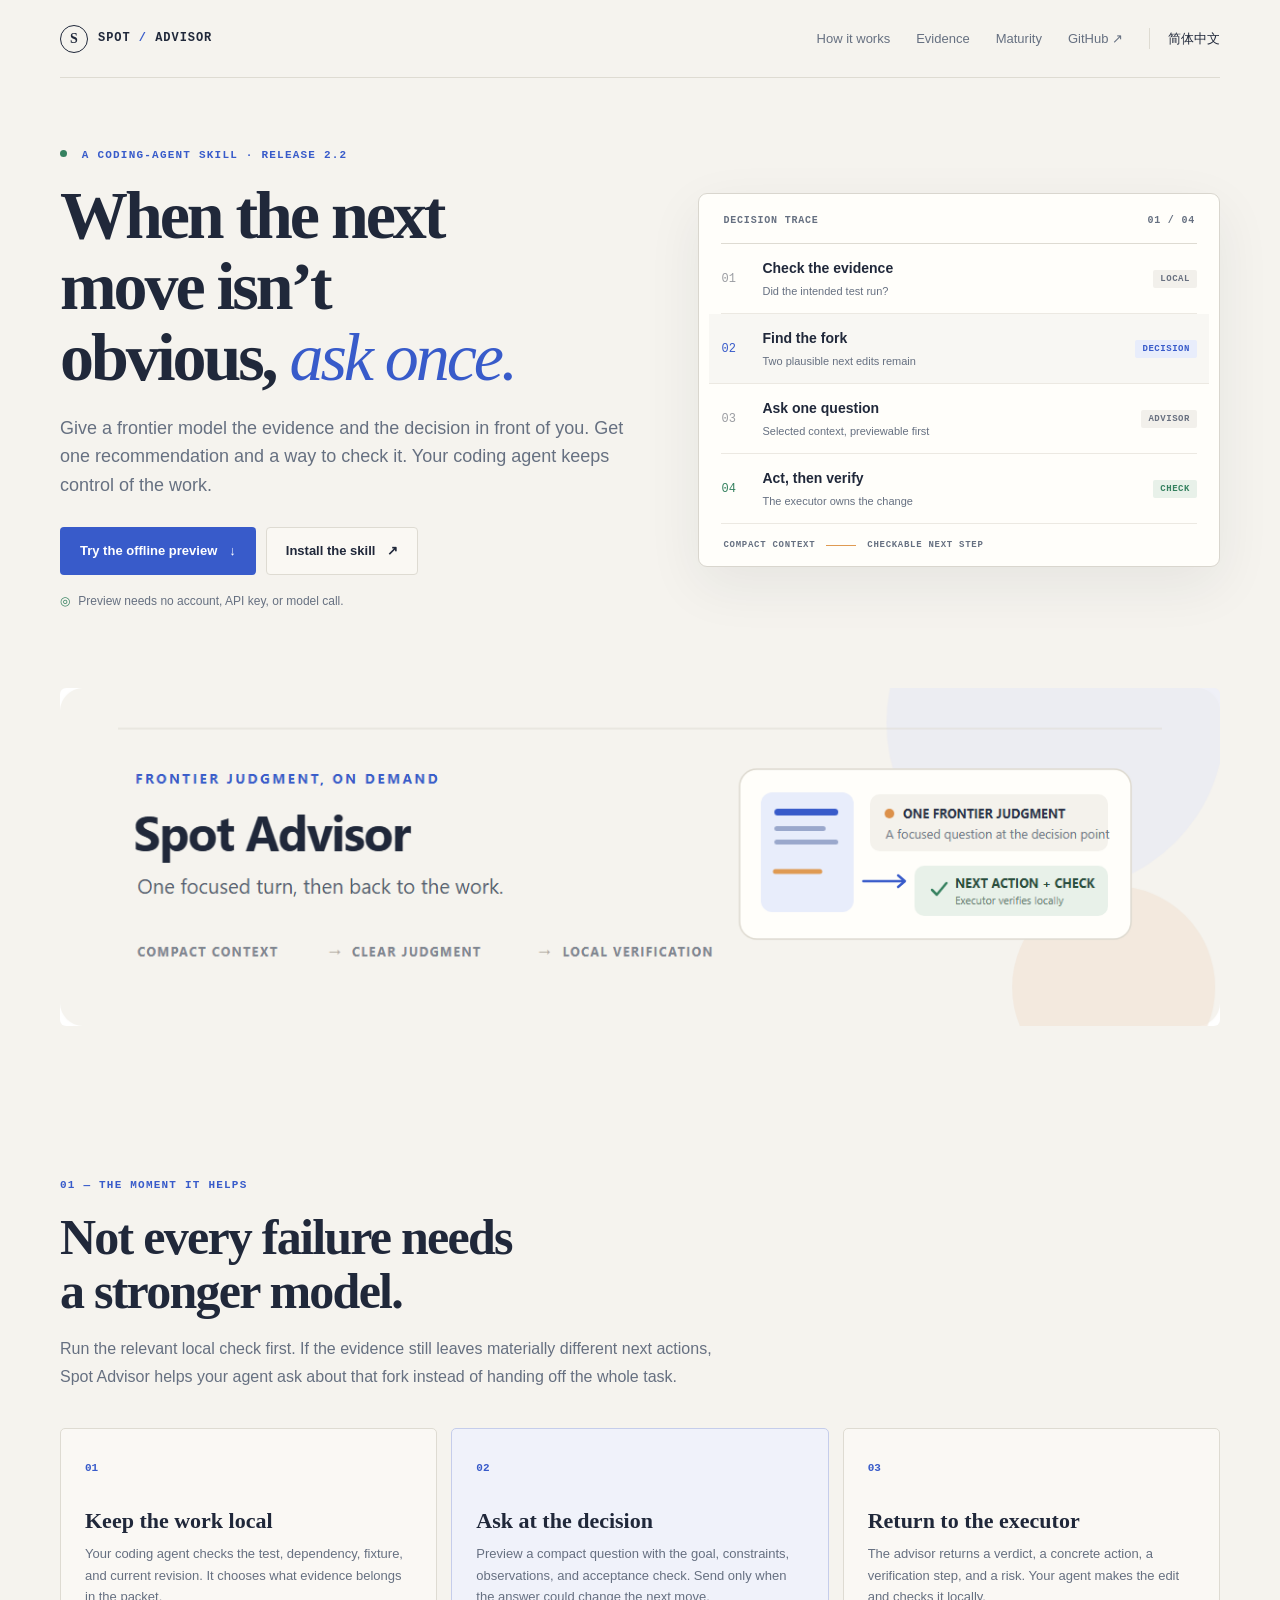
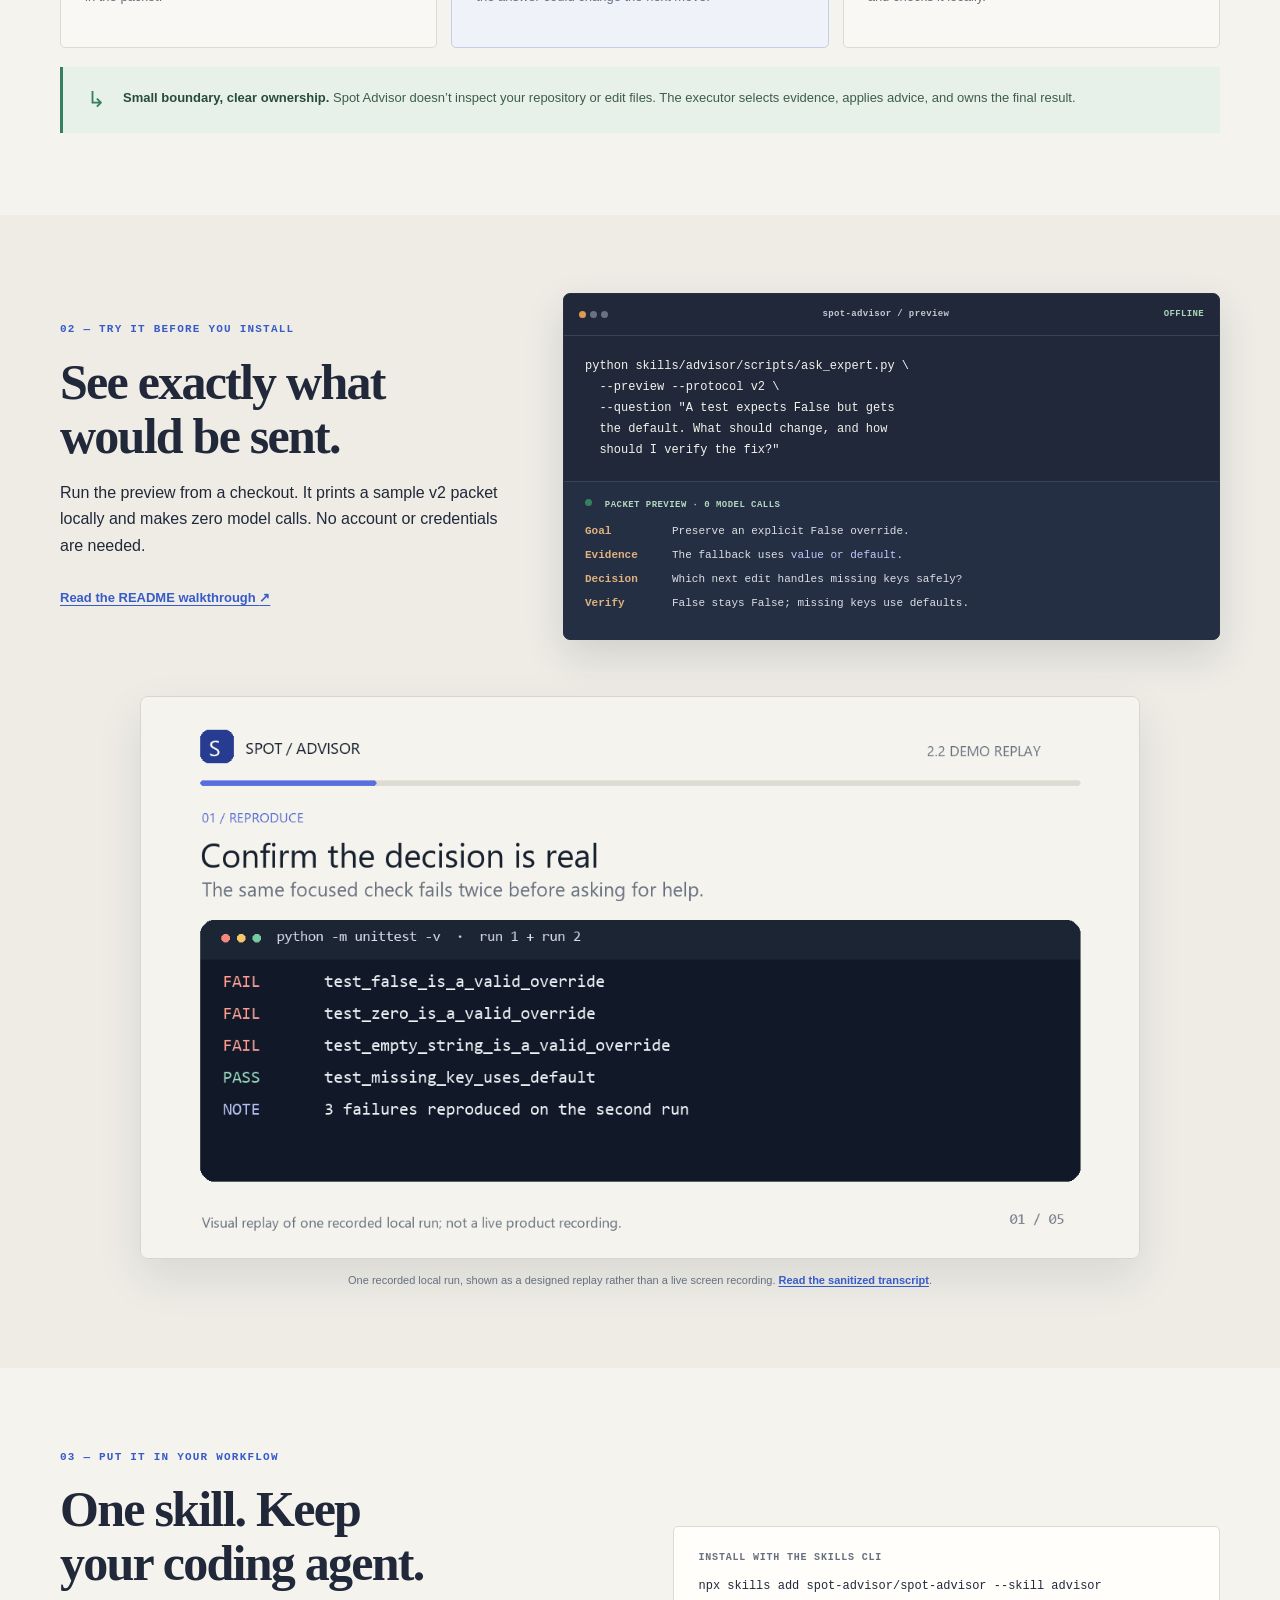
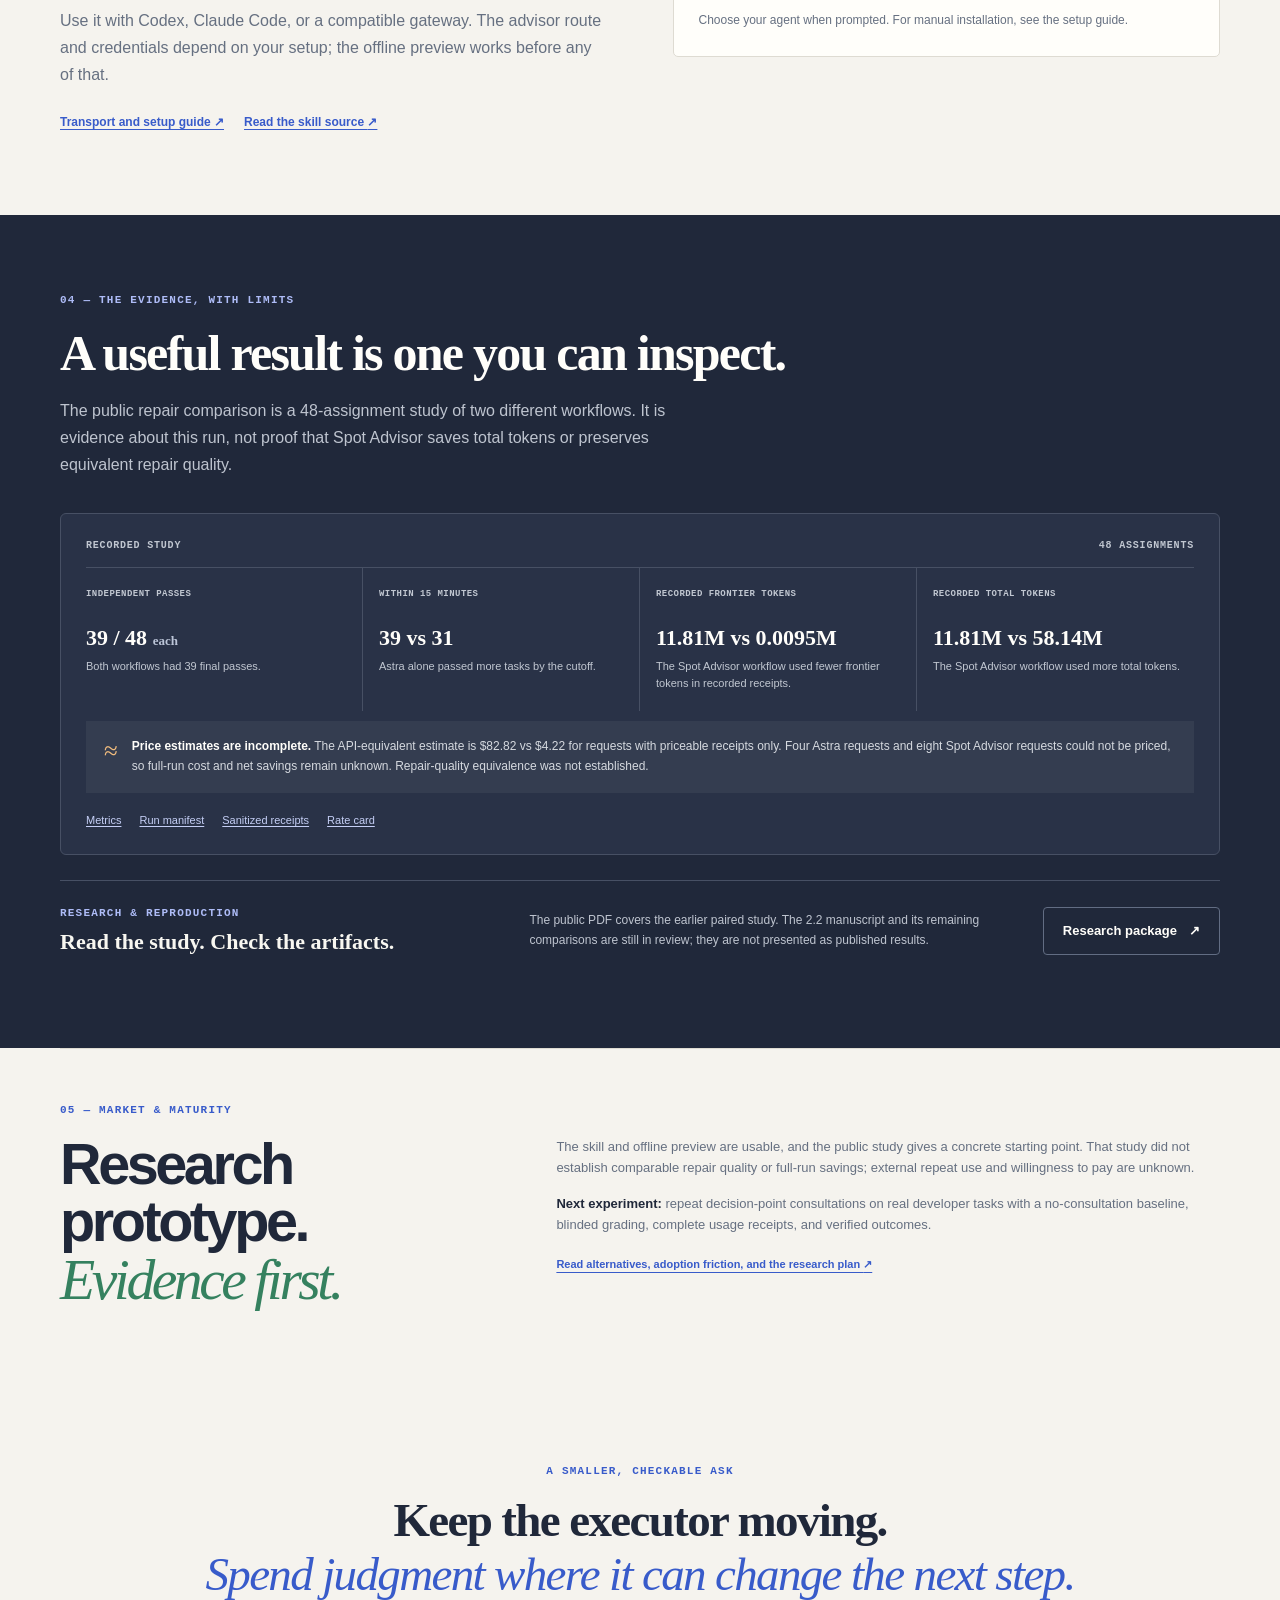
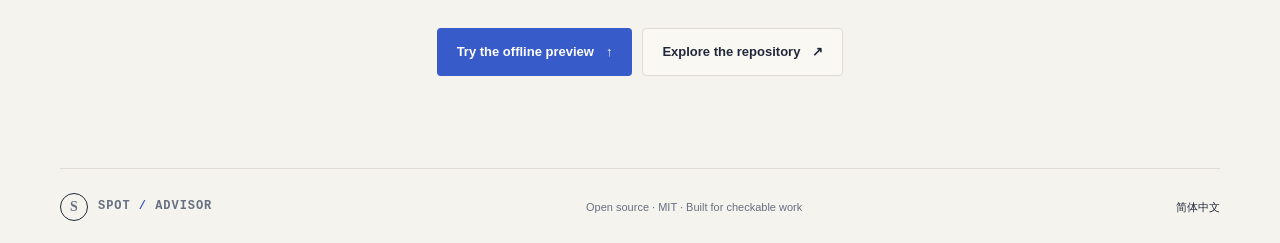
==== commit dccf6c24: "docs(site): add market maturity and product values" ====
--- a/site/index.html
+++ b/site/index.html
@@ -18,6 +18,7 @@
     <nav aria-label="Main navigation">
       <a href="#workflow">How it works</a>
       <a href="#evidence">Evidence</a>
+      <a href="#market">Maturity</a>
       <a href="https://github.com/spot-advisor/spot-advisor">GitHub <span aria-hidden="true">↗</span></a>
       <a class="language-link" href="zh-CN/" lang="zh-CN">简体中文</a>
     </nav>
@@ -175,6 +176,11 @@
       </div>
     </section>
 
+    <section class="market-section wrap" id="market" aria-labelledby="market-title">
+      <div class="market-heading"><p class="eyebrow">05 — MARKET & MATURITY</p><h2 id="market-title">Research prototype.<br><em>Evidence first.</em></h2></div>
+      <div class="market-copy"><p>The skill and offline preview are usable, and the public study gives a concrete starting point. That study did not establish comparable repair quality or full-run savings; external repeat use and willingness to pay are unknown.</p><p><strong>Next experiment:</strong> repeat decision-point consultations on real developer tasks with a no-consultation baseline, blinded grading, complete usage receipts, and verified outcomes.</p><a href="https://github.com/spot-advisor/spot-advisor/blob/main/docs/market-position.md">Read alternatives, adoption friction, and the research plan <span aria-hidden="true">↗</span></a></div>
+    </section>
+
     <section class="closing wrap">
       <p class="eyebrow">A SMALLER, CHECKABLE ASK</p>
       <h2>Keep the executor moving.<br><em>Spend judgment where it can change the next step.</em></h2>
--- a/site/assets/site.css
+++ b/site/assets/site.css
@@ -290,3 +290,11 @@
   html { scroll-behavior: auto; }
   *, *::before, *::after { transition-duration: .01ms !important; }
 }
+
+.market-section { display: grid; grid-template-columns: .8fr 1.2fr; gap: 54px; align-items: center; padding-top: 54px; padding-bottom: 67px; border-top: 1px solid var(--line); }
+.market-heading h2 { margin: 10px 0 0; font-size: clamp(2.4rem, 4.5vw, 3.7rem); line-height: 1; letter-spacing: -.06em; }
+.market-heading h2 em { color: var(--green); font-family: var(--serif); font-weight: 400; }
+.market-copy p { margin: 0 0 14px; color: var(--muted); font-size: 13px; }
+.market-copy strong { color: var(--ink); }
+.market-copy a { display: inline-block; margin-top: 4px; color: var(--blue); font-size: 11px; font-weight: 700; text-underline-offset: 4px; }
+@media (max-width: 700px) { .market-section { grid-template-columns: 1fr; gap: 20px; padding-top: 45px; padding-bottom: 50px; } }
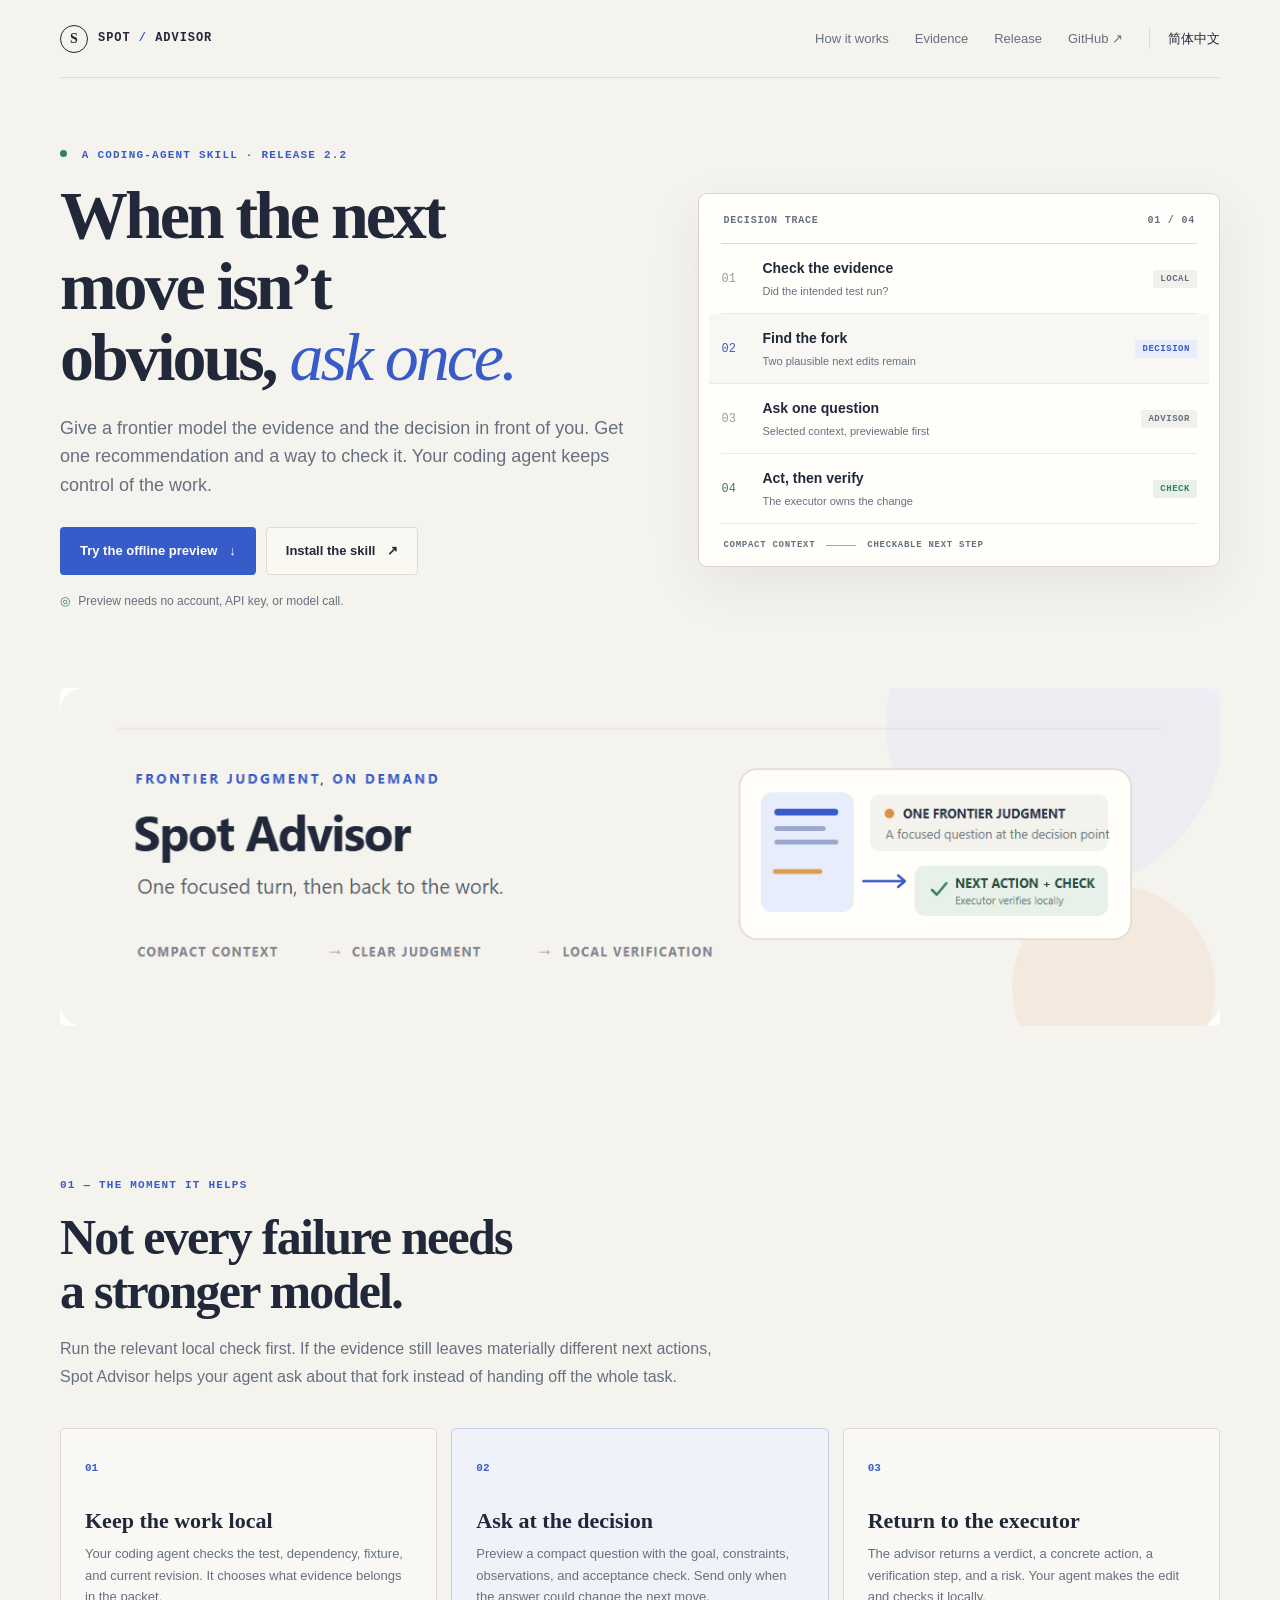
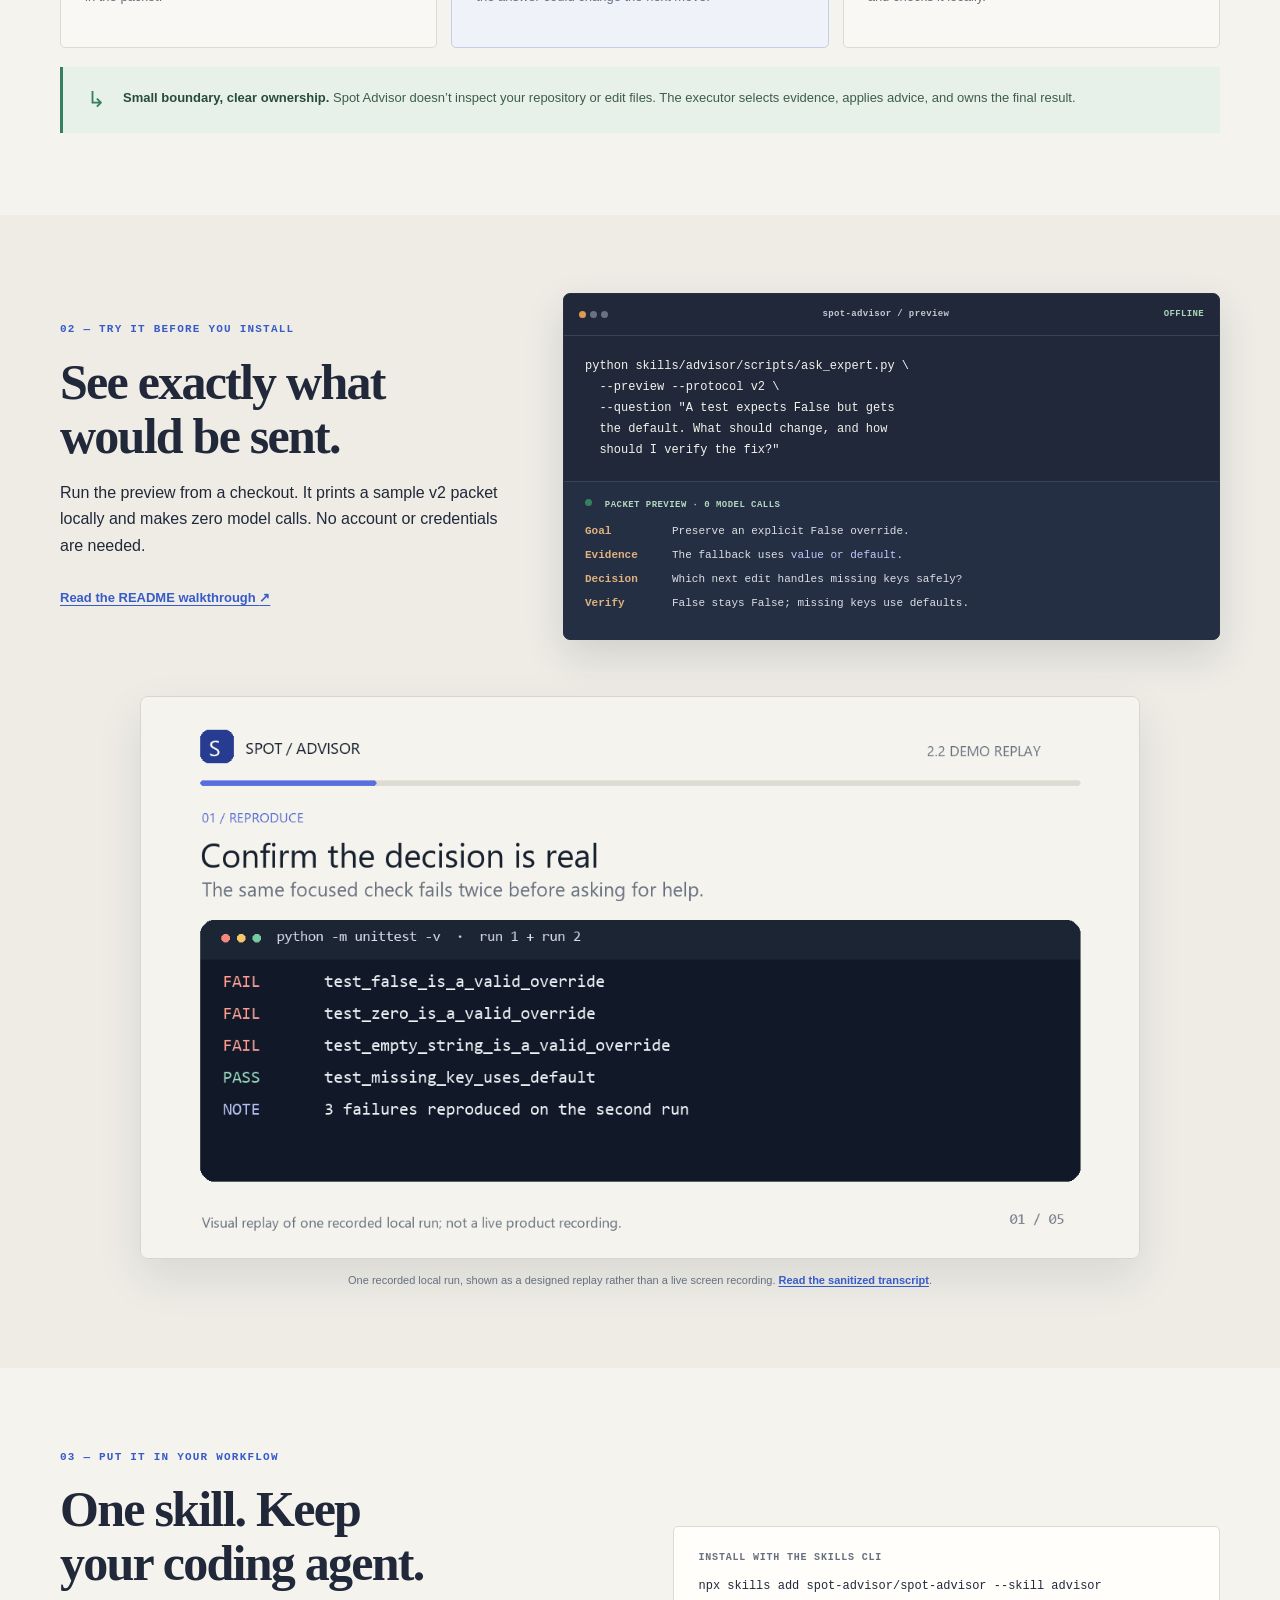
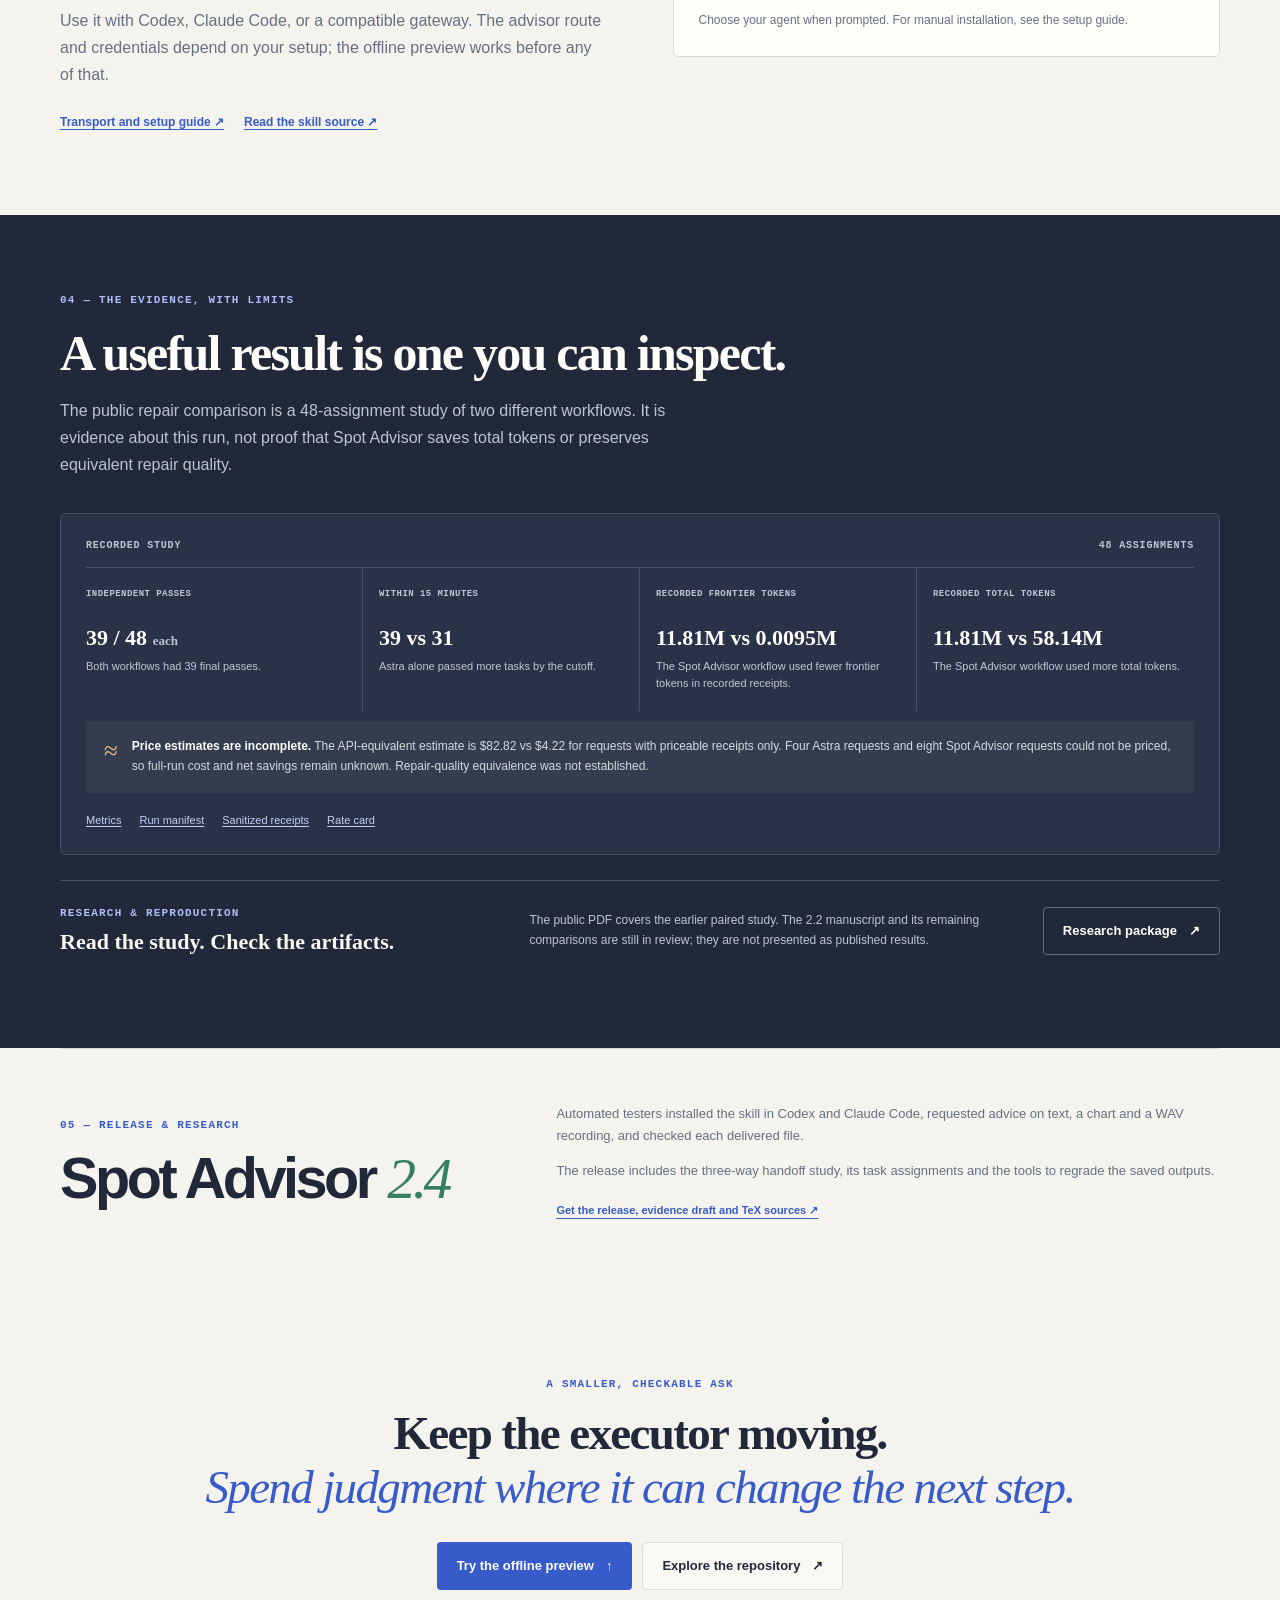
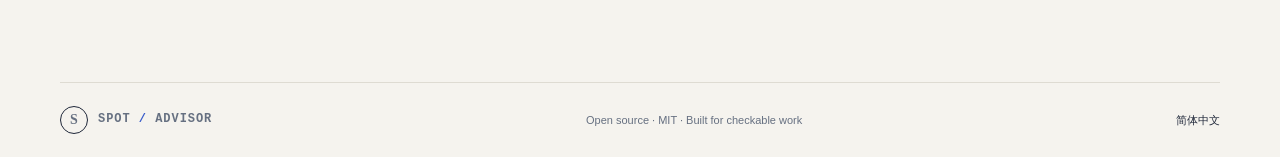
==== commit 0dadf1b9: "Point both public entry pages to the qualified release and its study" ====
--- a/site/index.html
+++ b/site/index.html
@@ -18,7 +18,7 @@
     <nav aria-label="Main navigation">
       <a href="#workflow">How it works</a>
       <a href="#evidence">Evidence</a>
-      <a href="#market">Maturity</a>
+      <a href="#market">Release</a>
       <a href="https://github.com/spot-advisor/spot-advisor">GitHub <span aria-hidden="true">↗</span></a>
       <a class="language-link" href="zh-CN/" lang="zh-CN">简体中文</a>
     </nav>
@@ -177,8 +177,8 @@
     </section>
 
     <section class="market-section wrap" id="market" aria-labelledby="market-title">
-      <div class="market-heading"><p class="eyebrow">05 — MARKET & MATURITY</p><h2 id="market-title">Research prototype.<br><em>Evidence first.</em></h2></div>
-      <div class="market-copy"><p>The skill and offline preview are usable, and the public study gives a concrete starting point. That study did not establish comparable repair quality or full-run savings; external repeat use and willingness to pay are unknown.</p><p><strong>Next experiment:</strong> repeat decision-point consultations on real developer tasks with a no-consultation baseline, blinded grading, complete usage receipts, and verified outcomes.</p><a href="https://github.com/spot-advisor/spot-advisor/blob/main/docs/market-position.md">Read alternatives, adoption friction, and the research plan <span aria-hidden="true">↗</span></a></div>
+      <div class="market-heading"><p class="eyebrow">05 — RELEASE &amp; RESEARCH</p><h2 id="market-title">Spot Advisor <em>2.4</em></h2></div>
+      <div class="market-copy"><p>Automated testers installed the skill in Codex and Claude Code, requested advice on text, a chart and a WAV recording, and checked each delivered file.</p><p>The release includes the three-way handoff study, its task assignments and the tools to regrade the saved outputs.</p><a href="https://github.com/spot-advisor/spot-advisor/releases/tag/v2.4.0">Get the release, evidence draft and TeX sources <span aria-hidden="true">↗</span></a></div>
     </section>
 
     <section class="closing wrap">
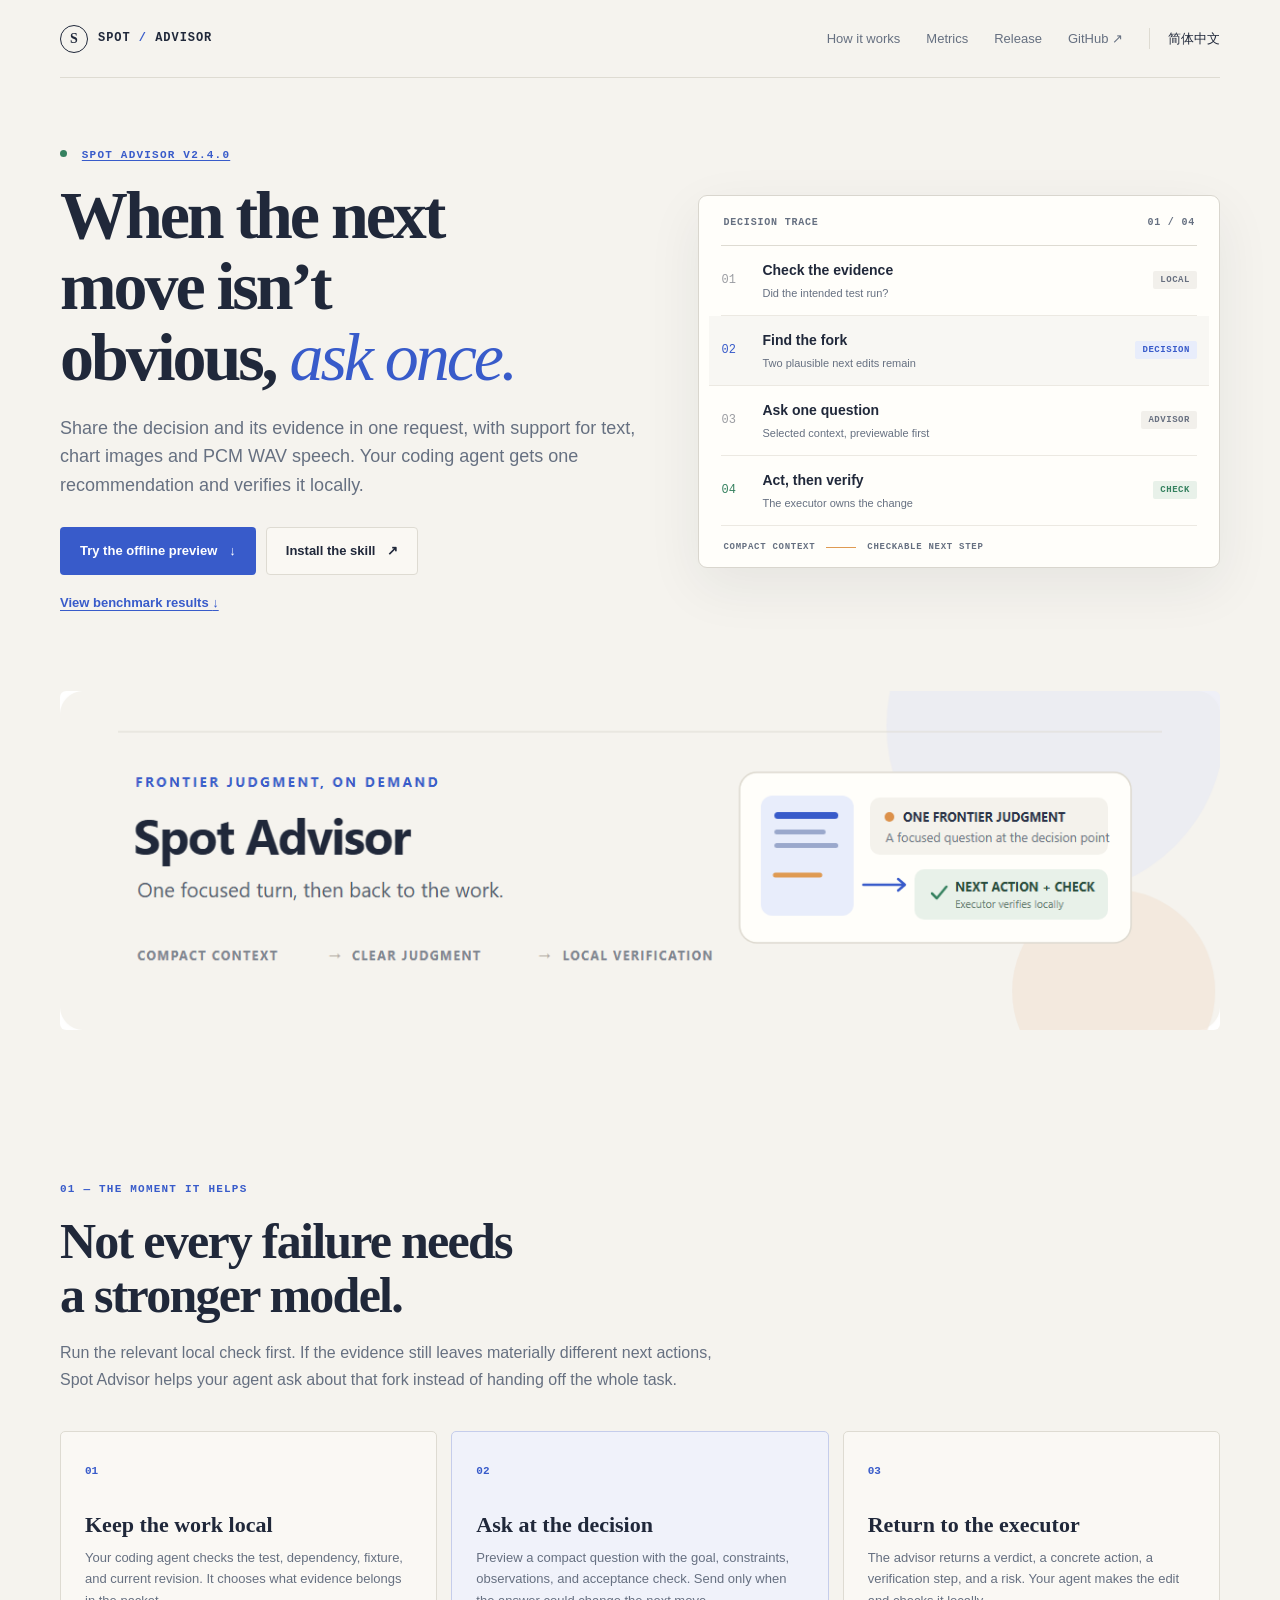
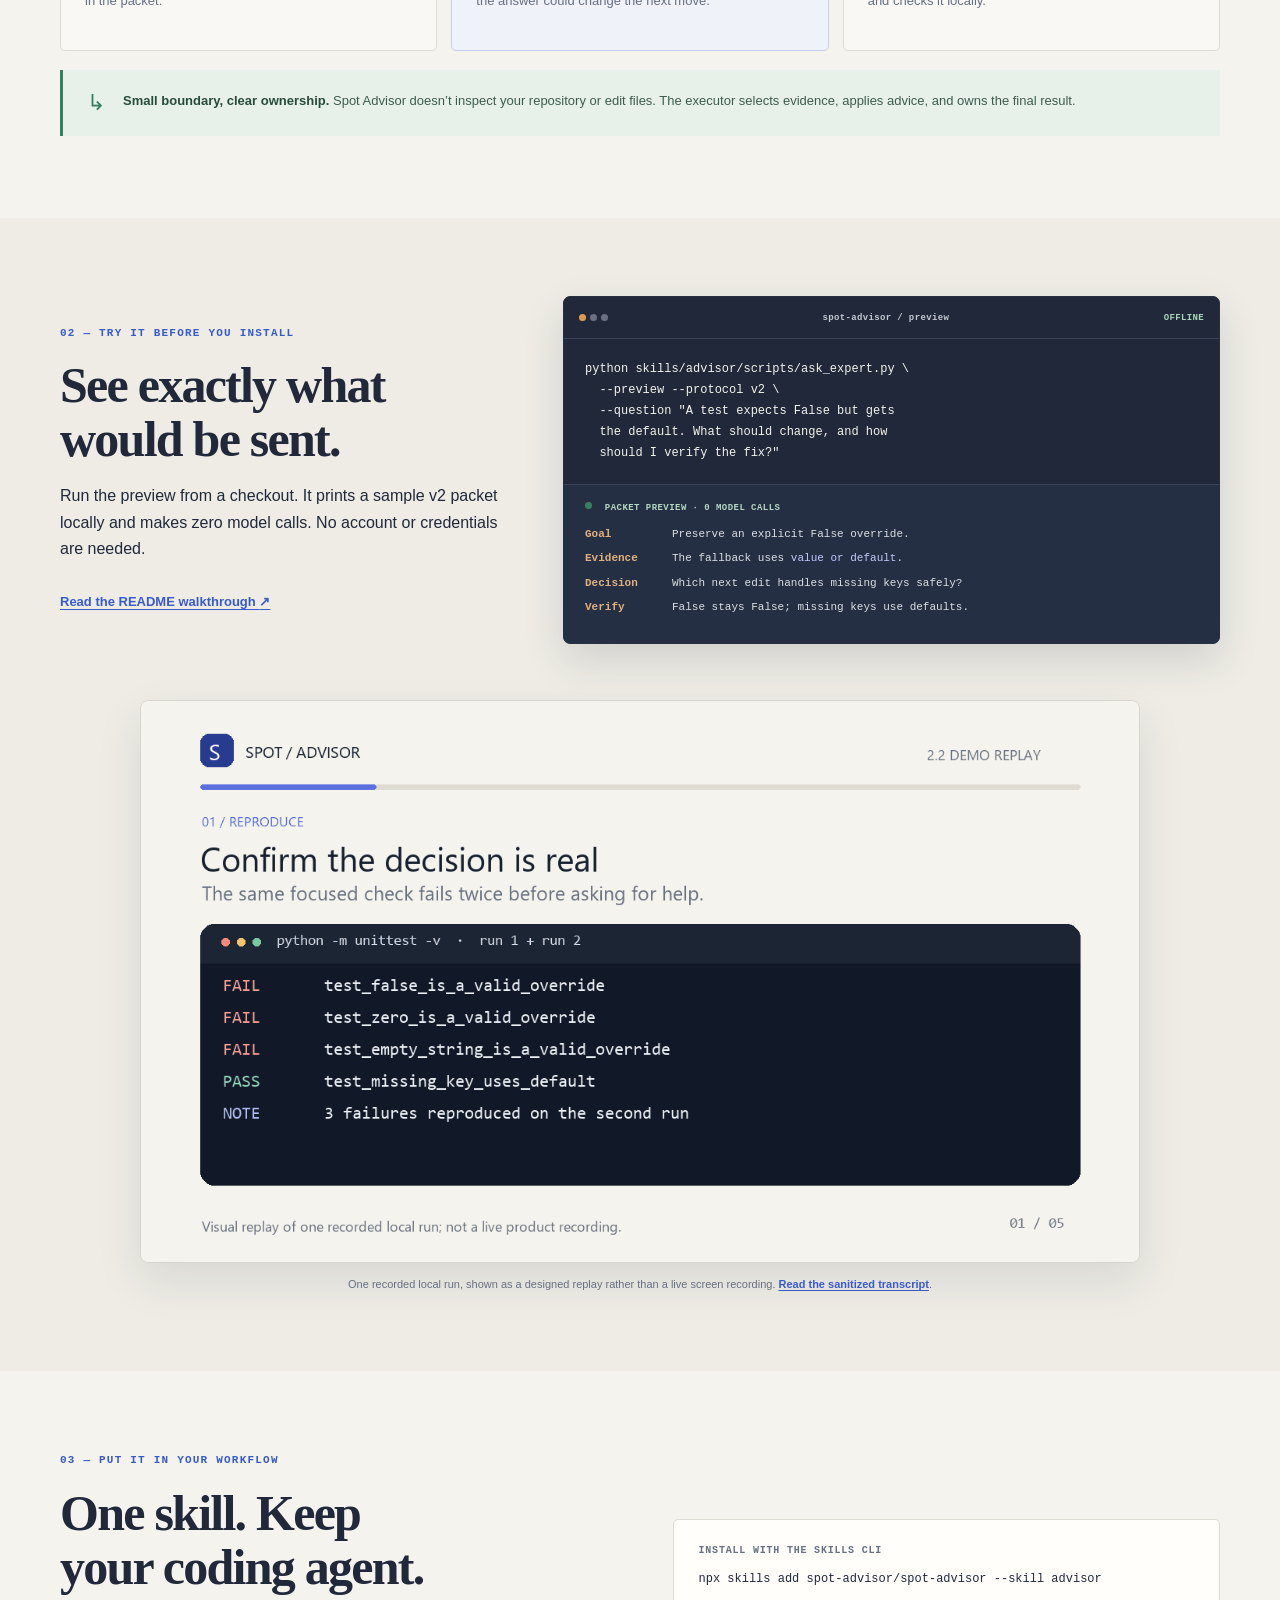
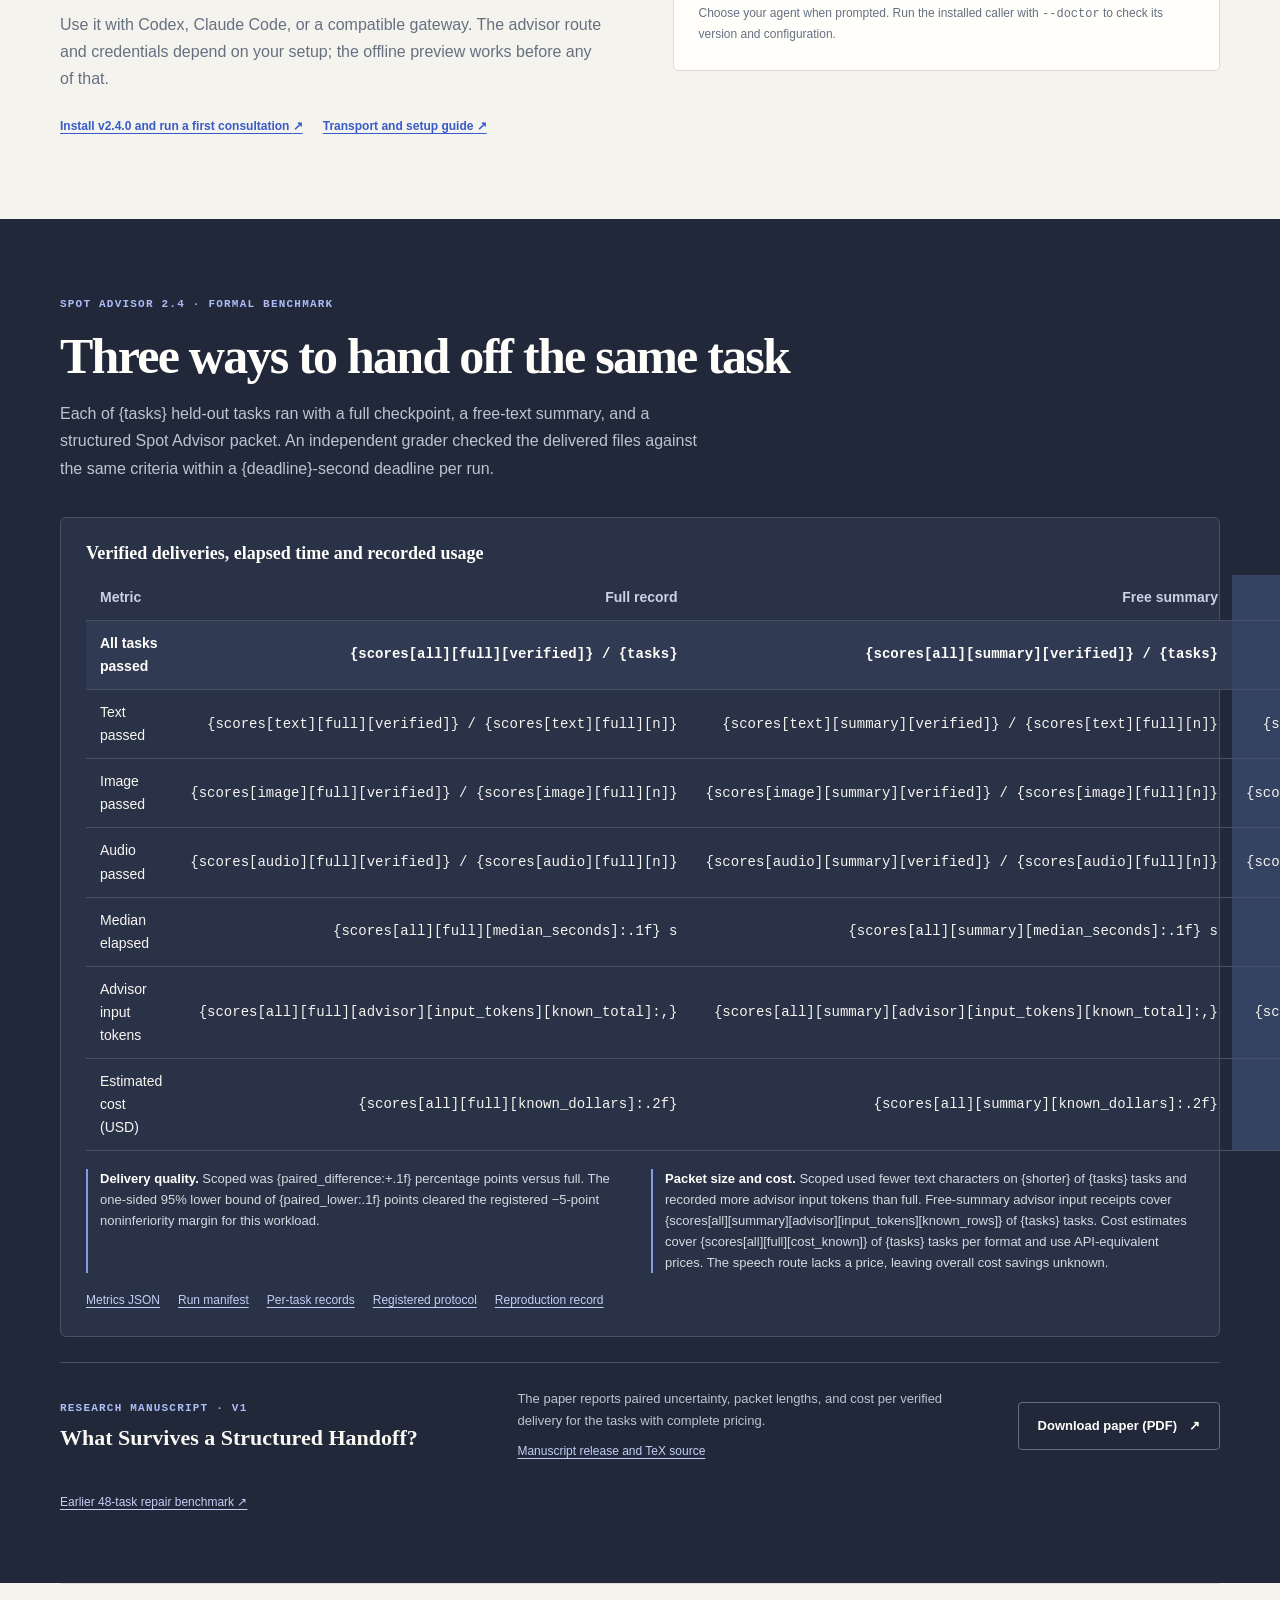
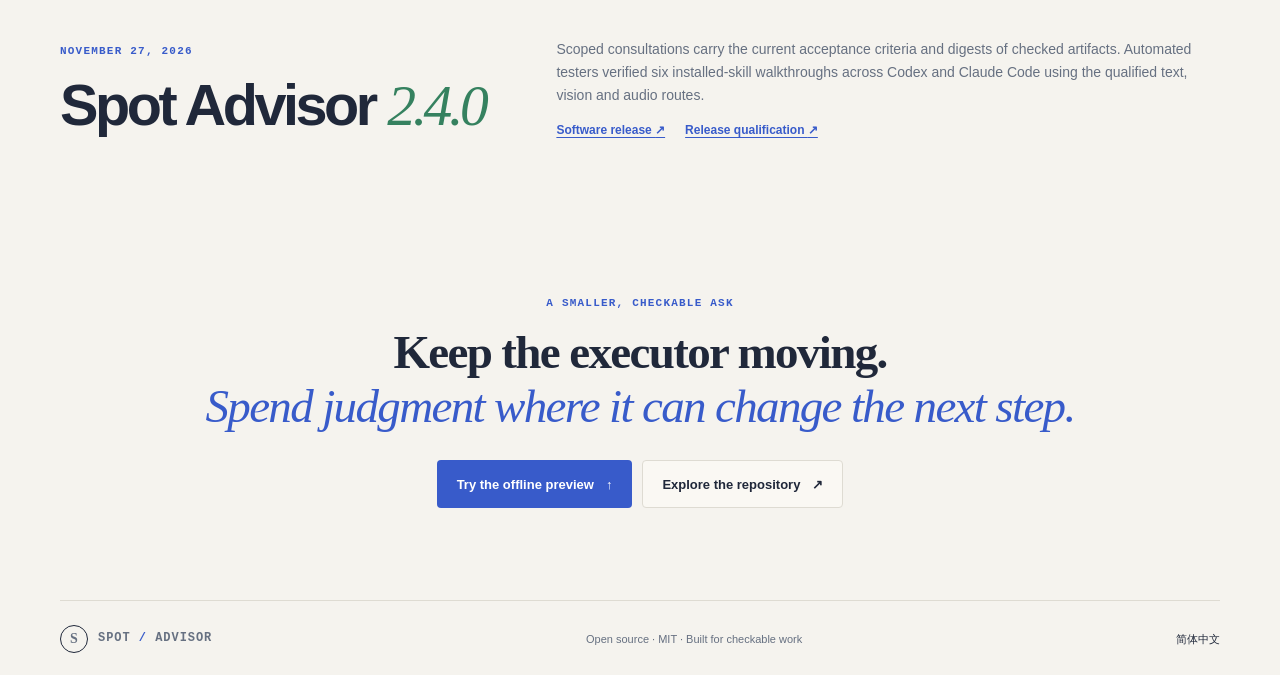
==== commit b2d2c824: "Publish Spot Advisor 2.4 release and benchmark on the official site" ====
--- a/site/index.html
+++ b/site/index.html
@@ -4,7 +4,7 @@
   <meta charset="utf-8">
   <meta name="viewport" content="width=device-width, initial-scale=1">
   <meta name="color-scheme" content="light">
-  <meta name="description" content="Spot Advisor helps a coding agent ask one focused frontier-model question at a real decision point, then continue and verify locally.">
+  <meta name="description" content="Spot Advisor 2.4 lets coding agents ask one focused question about text, charts or WAV speech. Install the skill and inspect the formal benchmark.">
   <title>Spot Advisor — One focused turn, then back to the work</title>
   <link rel="stylesheet" href="assets/site.css">
 </head>
@@ -17,7 +17,7 @@
     </a>
     <nav aria-label="Main navigation">
       <a href="#workflow">How it works</a>
-      <a href="#evidence">Evidence</a>
+      <a href="#evidence">Metrics</a>
       <a href="#market">Release</a>
       <a href="https://github.com/spot-advisor/spot-advisor">GitHub <span aria-hidden="true">↗</span></a>
       <a class="language-link" href="zh-CN/" lang="zh-CN">简体中文</a>
@@ -27,14 +27,14 @@
   <main id="main">
     <section class="hero wrap" id="top">
       <div class="hero-copy">
-        <p class="eyebrow"><span class="pulse-dot" aria-hidden="true"></span> A coding-agent skill · Release 2.2</p>
+        <p class="eyebrow"><span class="pulse-dot" aria-hidden="true"></span> <a href="https://github.com/spot-advisor/spot-advisor/releases/tag/v2.4.0">Spot Advisor v2.4.0</a></p>
         <h1>When the next move isn’t obvious, <em>ask once.</em></h1>
-        <p class="hero-lede">Give a frontier model the evidence and the decision in front of you. Get one recommendation and a way to check it. Your coding agent keeps control of the work.</p>
+        <p class="hero-lede">Share the decision and its evidence in one request, with support for text, chart images and PCM WAV speech. Your coding agent gets one recommendation and verifies it locally.</p>
         <div class="hero-actions">
           <a class="button button-primary" href="#try-it">Try the offline preview <span aria-hidden="true">↓</span></a>
           <a class="button button-quiet" href="#install">Install the skill <span aria-hidden="true">↗</span></a>
         </div>
-        <p class="hero-note"><span aria-hidden="true">◎</span> Preview needs no account, API key, or model call.</p>
+        <a class="text-link" href="#evidence">View benchmark results <span aria-hidden="true">↓</span></a>
       </div>
       <div class="hero-visual" aria-label="Workflow summary">
         <div class="hero-card-top"><span>DECISION TRACE</span><span>01 / 04</span></div>
@@ -101,7 +101,7 @@
           <p class="eyebrow">02 — TRY IT BEFORE YOU INSTALL</p>
           <h2>See exactly what would be sent.</h2>
           <p>Run the preview from a checkout. It prints a sample v2 packet locally and makes zero model calls. No account or credentials are needed.</p>
-          <a class="text-link" href="https://github.com/spot-advisor/spot-advisor/blob/main/README.md#try-it-offline">Read the README walkthrough <span aria-hidden="true">↗</span></a>
+          <a class="text-link" href="https://github.com/spot-advisor/spot-advisor/blob/v2.4.0/README.md#try-it-offline">Read the README walkthrough <span aria-hidden="true">↗</span></a>
         </div>
         <div class="terminal">
           <div class="terminal-bar"><span class="traffic" aria-hidden="true"><i></i><i></i><i></i></span><span>spot-advisor / preview</span><span class="terminal-mode">OFFLINE</span></div>
@@ -131,54 +131,73 @@
         <h2>One skill. Keep your coding agent.</h2>
         <p>Use it with Codex, Claude Code, or a compatible gateway. The advisor route and credentials depend on your setup; the offline preview works before any of that.</p>
         <div class="install-links">
-          <a href="https://github.com/spot-advisor/spot-advisor/blob/main/docs/install.md">Transport and setup guide <span aria-hidden="true">↗</span></a>
-          <a href="https://github.com/spot-advisor/spot-advisor/tree/main/skills/advisor">Read the skill source <span aria-hidden="true">↗</span></a>
+          <a href="https://github.com/spot-advisor/spot-advisor/blob/v2.4.0/docs/first-consultation-24.md">Install v2.4.0 and run a first consultation <span aria-hidden="true">↗</span></a>
+          <a href="https://github.com/spot-advisor/spot-advisor/blob/v2.4.0/docs/install.md">Transport and setup guide <span aria-hidden="true">↗</span></a>
         </div>
       </div>
       <div class="install-box">
         <div class="install-box-label">INSTALL WITH THE SKILLS CLI</div>
         <code>npx skills add spot-advisor/spot-advisor --skill advisor</code>
-        <p>Choose your agent when prompted. For manual installation, see the setup guide.</p>
-      </div>
-    </section>
-
-    <section class="evidence-section" id="evidence">
+        <p>Choose your agent when prompted. Run the installed caller with <code>--doctor</code> to check its version and configuration.</p>
+      </div>
+    </section>
+
+    <section class="evidence-section" id="evidence" aria-labelledby="evidence-title">
       <div class="wrap">
         <div class="section-heading evidence-heading">
-          <p class="eyebrow">04 — THE EVIDENCE, WITH LIMITS</p>
-          <h2>A useful result is one you can inspect.</h2>
-          <p>The public repair comparison is a 48-assignment study of two different workflows. It is evidence about this run, not proof that Spot Advisor saves total tokens or preserves equivalent repair quality.</p>
+          <p class="eyebrow">Spot Advisor 2.4 · Formal benchmark</p>
+          <h2 id="evidence-title">Three ways to hand off the same task</h2>
+          <p>Each of {tasks} held-out tasks ran with a full checkpoint, a free-text summary, and a structured Spot Advisor packet. An independent grader checked the delivered files against the same criteria within a {deadline}-second deadline per run.</p>
         </div>
         <div class="evidence-card">
-          <div class="evidence-title"><span>RECORDED STUDY</span><span>48 ASSIGNMENTS</span></div>
-          <div class="evidence-grid">
-            <div class="evidence-cell"><small>INDEPENDENT PASSES</small><strong>39 / 48 <i>each</i></strong><span>Both workflows had 39 final passes.</span></div>
-            <div class="evidence-cell"><small>WITHIN 15 MINUTES</small><strong>39 vs 31</strong><span>Astra alone passed more tasks by the cutoff.</span></div>
-            <div class="evidence-cell"><small>RECORDED FRONTIER TOKENS</small><strong>11.81M vs 0.0095M</strong><span>The Spot Advisor workflow used fewer frontier tokens in recorded receipts.</span></div>
-            <div class="evidence-cell"><small>RECORDED TOTAL TOKENS</small><strong>11.81M vs 58.14M</strong><span>The Spot Advisor workflow used more total tokens.</span></div>
-          </div>
-          <div class="price-note">
-            <span class="price-mark" aria-hidden="true">≈</span>
-            <p><strong>Price estimates are incomplete.</strong> The API-equivalent estimate is $82.82 vs $4.22 for requests with priceable receipts only. Four Astra requests and eight Spot Advisor requests could not be priced, so full-run cost and net savings remain unknown. Repair-quality equivalence was not established.</p>
+          <table class="scorecard">
+            <caption>Verified deliveries, elapsed time and recorded usage</caption>
+            <thead>
+              <tr><th scope="col">Metric</th><th scope="col">Full record</th><th scope="col">Free summary</th><th scope="col">Scoped packet</th></tr>
+            </thead>
+            <tbody>
+              <tr class="score-total"><th scope="row">All tasks passed</th><td>{scores[all][full][verified]} / {tasks}</td><td>{scores[all][summary][verified]} / {tasks}</td><td>{scores[all][scoped][verified]} / {tasks}</td></tr>
+              <tr><th scope="row">Text passed</th><td>{scores[text][full][verified]} / {scores[text][full][n]}</td><td>{scores[text][summary][verified]} / {scores[text][full][n]}</td><td>{scores[text][scoped][verified]} / {scores[text][full][n]}</td></tr>
+              <tr><th scope="row">Image passed</th><td>{scores[image][full][verified]} / {scores[image][full][n]}</td><td>{scores[image][summary][verified]} / {scores[image][full][n]}</td><td>{scores[image][scoped][verified]} / {scores[image][full][n]}</td></tr>
+              <tr><th scope="row">Audio passed</th><td>{scores[audio][full][verified]} / {scores[audio][full][n]}</td><td>{scores[audio][summary][verified]} / {scores[audio][full][n]}</td><td>{scores[audio][scoped][verified]} / {scores[audio][full][n]}</td></tr>
+              <tr><th scope="row">Median elapsed</th><td>{scores[all][full][median_seconds]:.1f} s</td><td>{scores[all][summary][median_seconds]:.1f} s</td><td>{scores[all][scoped][median_seconds]:.1f} s</td></tr>
+              <tr><th scope="row">Advisor input tokens</th><td>{scores[all][full][advisor][input_tokens][known_total]:,}</td><td>{scores[all][summary][advisor][input_tokens][known_total]:,}</td><td>{scores[all][scoped][advisor][input_tokens][known_total]:,}</td></tr>
+              <tr><th scope="row">Estimated cost (USD)</th><td>{scores[all][full][known_dollars]:.2f}</td><td>{scores[all][summary][known_dollars]:.2f}</td><td>{scores[all][scoped][known_dollars]:.2f}</td></tr>
+            </tbody>
+          </table>
+          <div class="study-notes">
+            <p><strong>Delivery quality.</strong> Scoped was {paired_difference:+.1f} percentage points versus full. The one-sided 95% lower bound of {paired_lower:.1f} points cleared the registered −5-point noninferiority margin for this workload.</p>
+            <p><strong>Packet size and cost.</strong> Scoped used fewer text characters on {shorter} of {tasks} tasks and recorded more advisor input tokens than full. Free-summary advisor input receipts cover {scores[all][summary][advisor][input_tokens][known_rows]} of {tasks} tasks. Cost estimates cover {scores[all][full][cost_known]} of {tasks} tasks per format and use API-equivalent prices. The speech route lacks a price, leaving overall cost savings unknown.</p>
           </div>
           <div class="evidence-links">
-            <a href="https://github.com/spot-advisor/spot-advisor/blob/main/eval/results/2026-11-20/formal-collection/metrics.json">Metrics</a>
-            <a href="https://github.com/spot-advisor/spot-advisor/blob/main/eval/results/2026-11-20/formal-collection/manifest.json">Run manifest</a>
-            <a href="https://github.com/spot-advisor/spot-advisor/blob/main/eval/results/2026-11-20/formal-collection/evidence.jsonl">Sanitized receipts</a>
-            <a href="https://github.com/spot-advisor/spot-advisor/blob/main/eval/pricing.json">Rate card</a>
+            <a href="https://github.com/spot-advisor/spot-advisor/blob/v2.4.0/eval/results/spot24-release/formal/metrics.json">Metrics JSON</a>
+            <a href="https://github.com/spot-advisor/spot-advisor/blob/v2.4.0/eval/results/spot24-release/formal/manifest.json">Run manifest</a>
+            <a href="https://github.com/spot-advisor/spot-advisor/blob/v2.4.0/eval/results/spot24-release/formal/observations.jsonl">Per-task records</a>
+            <a href="https://github.com/spot-advisor/spot-advisor/blob/v2.4.0/docs/compression-confirmation-24.md">Registered protocol</a>
+            <a href="https://github.com/spot-advisor/spot-advisor/blob/v2.4.0/eval/results/spot24-release/reproduction.json">Reproduction record</a>
           </div>
         </div>
         <div class="paper-row">
-          <div><p class="eyebrow">RESEARCH & REPRODUCTION</p><h3>Read the study. Check the artifacts.</h3></div>
-          <p>The public PDF covers the earlier paired study. The 2.2 manuscript and its remaining comparisons are still in review; they are not presented as published results.</p>
-          <a class="button button-outline" href="https://github.com/spot-advisor/spot-advisor/tree/main/paper">Research package <span aria-hidden="true">↗</span></a>
-        </div>
+          <div><p class="eyebrow">Research manuscript · v1</p><h3 lang="en">What Survives a Structured Handoff?</h3></div>
+          <div class="paper-details">
+            <p>The paper reports paired uncertainty, packet lengths, and cost per verified delivery for the tasks with complete pricing.</p>
+            <a href="https://github.com/spot-advisor/spot-advisor/releases/tag/paper-2.4-v1">Manuscript release and TeX source</a>
+          </div>
+          <a class="button button-outline" href="https://github.com/spot-advisor/spot-advisor/releases/download/paper-2.4-v1/spot-advisor-2.4-manuscript.pdf">Download paper (PDF) <span aria-hidden="true">↗</span></a>
+        </div>
+        <a class="study-archive" href="https://github.com/spot-advisor/spot-advisor/blob/v2.4.0/eval/results/2026-11-20/formal-collection/metrics.json">Earlier 48-task repair benchmark <span aria-hidden="true">↗</span></a>
       </div>
     </section>
 
     <section class="market-section wrap" id="market" aria-labelledby="market-title">
-      <div class="market-heading"><p class="eyebrow">05 — RELEASE &amp; RESEARCH</p><h2 id="market-title">Spot Advisor <em>2.4</em></h2></div>
-      <div class="market-copy"><p>Automated testers installed the skill in Codex and Claude Code, requested advice on text, a chart and a WAV recording, and checked each delivered file.</p><p>The release includes the three-way handoff study, its task assignments and the tools to regrade the saved outputs.</p><a href="https://github.com/spot-advisor/spot-advisor/releases/tag/v2.4.0">Get the release, evidence draft and TeX sources <span aria-hidden="true">↗</span></a></div>
+      <div class="market-heading"><p class="eyebrow"><time datetime="2026-11-27">November 27, 2026</time></p><h2 id="market-title">Spot Advisor <em>2.4.0</em></h2></div>
+      <div class="market-copy">
+        <p>Scoped consultations carry the current acceptance criteria and digests of checked artifacts. Automated testers verified six installed-skill walkthroughs across Codex and Claude Code using the qualified text, vision and audio routes.</p>
+        <div class="install-links">
+          <a href="https://github.com/spot-advisor/spot-advisor/releases/tag/v2.4.0">Software release <span aria-hidden="true">↗</span></a>
+          <a href="https://github.com/spot-advisor/spot-advisor/blob/v2.4.0/docs/release-2.4.md">Release qualification <span aria-hidden="true">↗</span></a>
+        </div>
+      </div>
     </section>
 
     <section class="closing wrap">
--- a/site/assets/site.css
+++ b/site/assets/site.css
@@ -91,14 +91,13 @@
 .button-primary:hover { color: white; background: #2949ac; }
 .button-quiet { border-color: var(--line); background: rgba(255,254,250,.52); }
 .button-outline { border-color: var(--line); background: transparent; white-space: nowrap; }
-.hero-note { margin: 17px 0 0; color: var(--muted); font-size: 12px; }
-.hero-note span { color: var(--green); padding-right: 5px; }
+.hero-copy .text-link { margin-top: 17px; }
 
 .hero-visual {
   padding: 20px 22px 14px; border: 1px solid #d9d6ce; border-radius: 9px;
   background: var(--white); box-shadow: 0 18px 55px rgba(32,40,58,.07);
 }
-.hero-card-top, .hero-card-bottom, .terminal-bar, .evidence-title {
+.hero-card-top, .hero-card-bottom, .terminal-bar {
   display: flex; align-items: center; justify-content: space-between;
   color: var(--muted); font: 700 10px/1.4 var(--mono); letter-spacing: .08em; text-transform: uppercase;
 }
@@ -195,28 +194,29 @@
 .evidence-heading h2 { color: #fffefa; }
 .evidence-heading > p:last-child { color: #bec4cf; }
 .evidence-card { padding: 25px; border: 1px solid #475064; border-radius: 6px; background: #293247; }
-.evidence-title { padding-bottom: 14px; border-bottom: 1px solid #475064; color: #c1c7d1; }
-.evidence-grid { display: grid; grid-template-columns: repeat(4, 1fr); }
-.evidence-cell { min-height: 136px; padding: 20px 16px; border-right: 1px solid #475064; }
-.evidence-cell:first-child { padding-left: 0; }
-.evidence-cell:last-child { padding-right: 0; border-right: 0; }
-.evidence-cell small { display: block; min-height: 30px; color: #c1c7d1; font: 700 9px/1.4 var(--mono); letter-spacing: .05em; }
-.evidence-cell strong { display: block; margin: 7px 0; color: #fffefa; font: 600 clamp(17px, 1.8vw, 22px) var(--serif); white-space: nowrap; }
-.evidence-cell strong i { color: #bcc5d8; font-size: 13px; font-style: normal; }
-.evidence-cell span { display: block; color: #c1c7d1; font-size: 11px; line-height: 1.5; }
-.price-note { display: flex; gap: 14px; margin-top: 10px; padding: 16px 18px; background: #343d50; }
-.price-mark { color: #f2bd7e; font: 25px var(--serif); }
-.price-note p { margin: 0; color: #d5d9df; font-size: 12px; line-height: 1.65; }
-.price-note strong { color: #fffefa; }
+.scorecard { width: 100%; border-collapse: collapse; font-size: 14px; }
+.scorecard caption { padding-bottom: 11px; text-align: left; color: #fffefa; font: 600 18px var(--serif); }
+.scorecard th, .scorecard td { padding: 11px 14px; border-bottom: 1px solid #475064; text-align: right; }
+.scorecard th:first-child { width: 36%; text-align: left; }
+.scorecard thead th { color: #cad2e4; vertical-align: bottom; }
+.scorecard tbody th { font-weight: 500; }
+.scorecard td { color: #f5f4ee; font-family: var(--mono); font-variant-numeric: tabular-nums; white-space: nowrap; }
+.scorecard th:last-child, .scorecard td:last-child { background: #354362; }
+.scorecard .score-total { background: #303b53; }
+.scorecard .score-total > * { color: #fffefa; font-weight: 700; }
+.study-notes { display: grid; grid-template-columns: 1fr 1fr; gap: 22px; margin-top: 18px; }
+.study-notes p { margin: 0; padding-left: 12px; border-left: 2px solid #859be8; color: #d5d9df; font-size: 13px; line-height: 1.6; }
+.study-notes strong { color: #fffefa; }
 .evidence-links { display: flex; flex-wrap: wrap; gap: 18px; margin-top: 18px; }
-.evidence-links a { color: #c4cef5; font-size: 11px; }
+.evidence-links a, .paper-details a, .study-archive { color: #c4cef5; font-size: 12px; }
+.evidence-links a:hover, .paper-details a:hover, .study-archive:hover { color: #fffefa; }
 .paper-row {
   display: grid; grid-template-columns: 1fr 1.1fr auto; gap: 30px; align-items: center;
   margin-top: 25px; padding: 25px 0; border-top: 1px solid #475064;
 }
 .paper-row .eyebrow { margin-bottom: 8px; color: #aebcf7; }
 .paper-row h3 { margin: 0; font: 600 22px var(--serif); }
-.paper-row > p { max-width: 470px; margin: 0; color: #bec4cf; font-size: 12px; line-height: 1.65; }
+.paper-details p { max-width: 470px; margin: 0 0 6px; color: #bec4cf; font-size: 13px; line-height: 1.65; }
 .paper-row .button { color: #fffefa; border-color: #626d83; }
 .paper-row .button:hover { border-color: #aebcf7; color: #fff; }
 
@@ -239,13 +239,13 @@
   .try-grid .section-heading { max-width: 680px; }
   .install-section { gap: 28px; }
   .paper-row { grid-template-columns: 1fr auto; }
-  .paper-row > p { grid-column: 1 / -1; grid-row: 2; }
+  .paper-row .paper-details { grid-column: 1 / -1; grid-row: 2; }
 }
 @media (max-width: 620px) {
   .wrap { width: min(100% - 32px, 1160px); }
   .site-header { min-height: 66px; }
   .site-header nav { gap: 12px; font-size: 11px; }
-  .site-header nav a:nth-child(1), .site-header nav a:nth-child(2) { display: none; }
+  .site-header nav a[href="#workflow"], .site-header nav a[href^="https"] { display: none; }
   .wordmark { gap: 7px; font-size: 10px; }
   .wordmark-mark { width: 25px; height: 25px; }
   .language-link { padding-left: 11px; }
@@ -268,19 +268,13 @@
   .terminal-result { padding: 15px 16px; }
   .terminal-result p { grid-template-columns: 58px 1fr; gap: 8px; font-size: 10px; }
   .install-box { padding: 19px; }
-  .evidence-card { padding: 18px; }
-  .evidence-grid { grid-template-columns: 1fr 1fr; }
-  .evidence-cell { min-height: 130px; padding: 15px 10px; border-bottom: 1px solid #475064; }
-  .evidence-cell:nth-child(2) { border-right: 0; }
-  .evidence-cell:nth-child(3), .evidence-cell:nth-child(4) { border-bottom: 0; }
-  .evidence-cell:first-child { padding-left: 0; }
-  .evidence-cell:nth-child(2) { padding-right: 0; }
-  .evidence-cell:nth-child(3) { padding-left: 0; }
-  .evidence-cell:last-child { padding-right: 0; }
-  .evidence-cell strong { white-space: normal; font-size: 18px; }
-  .price-note { padding: 14px; }
+  .evidence-card { padding: 14px; }
+  .scorecard { font-size: 12px; }
+  .scorecard th, .scorecard td { padding: 9px 5px; }
+  .scorecard th:first-child { padding-left: 0; }
+  .study-notes { grid-template-columns: 1fr; gap: 12px; }
   .paper-row { grid-template-columns: 1fr; gap: 16px; }
-  .paper-row > p { grid-column: auto; grid-row: auto; }
+  .paper-row .paper-details { grid-column: auto; grid-row: auto; }
   .paper-row .button { justify-self: start; }
   .closing { padding-top: 63px; padding-bottom: 67px; }
   .site-footer { min-height: 76px; flex-wrap: wrap; padding-block: 16px; }
@@ -294,7 +288,6 @@
 .market-section { display: grid; grid-template-columns: .8fr 1.2fr; gap: 54px; align-items: center; padding-top: 54px; padding-bottom: 67px; border-top: 1px solid var(--line); }
 .market-heading h2 { margin: 10px 0 0; font-size: clamp(2.4rem, 4.5vw, 3.7rem); line-height: 1; letter-spacing: -.06em; }
 .market-heading h2 em { color: var(--green); font-family: var(--serif); font-weight: 400; }
-.market-copy p { margin: 0 0 14px; color: var(--muted); font-size: 13px; }
-.market-copy strong { color: var(--ink); }
-.market-copy a { display: inline-block; margin-top: 4px; color: var(--blue); font-size: 11px; font-weight: 700; text-underline-offset: 4px; }
+.market-copy p { margin: 0; color: var(--muted); font-size: 14px; }
+.market-copy .install-links { margin-top: 14px; }
 @media (max-width: 700px) { .market-section { grid-template-columns: 1fr; gap: 20px; padding-top: 45px; padding-bottom: 50px; } }
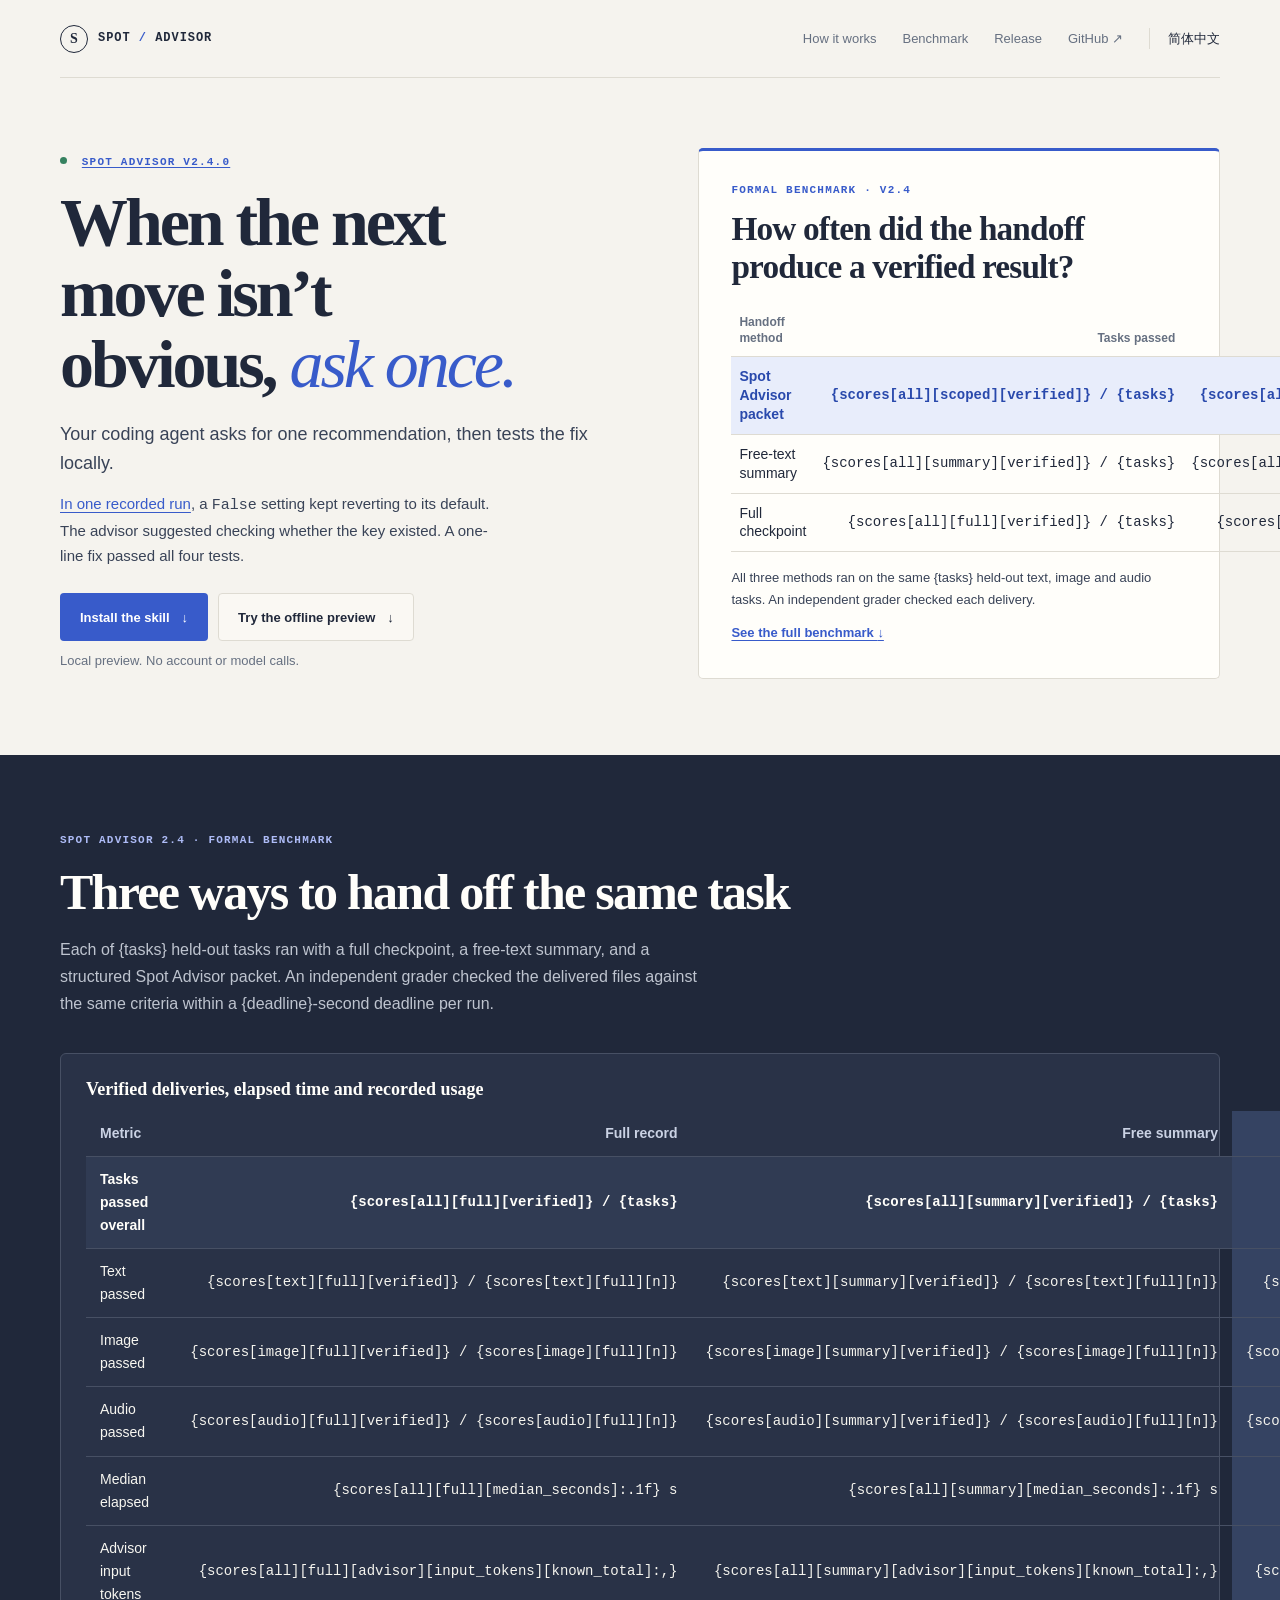
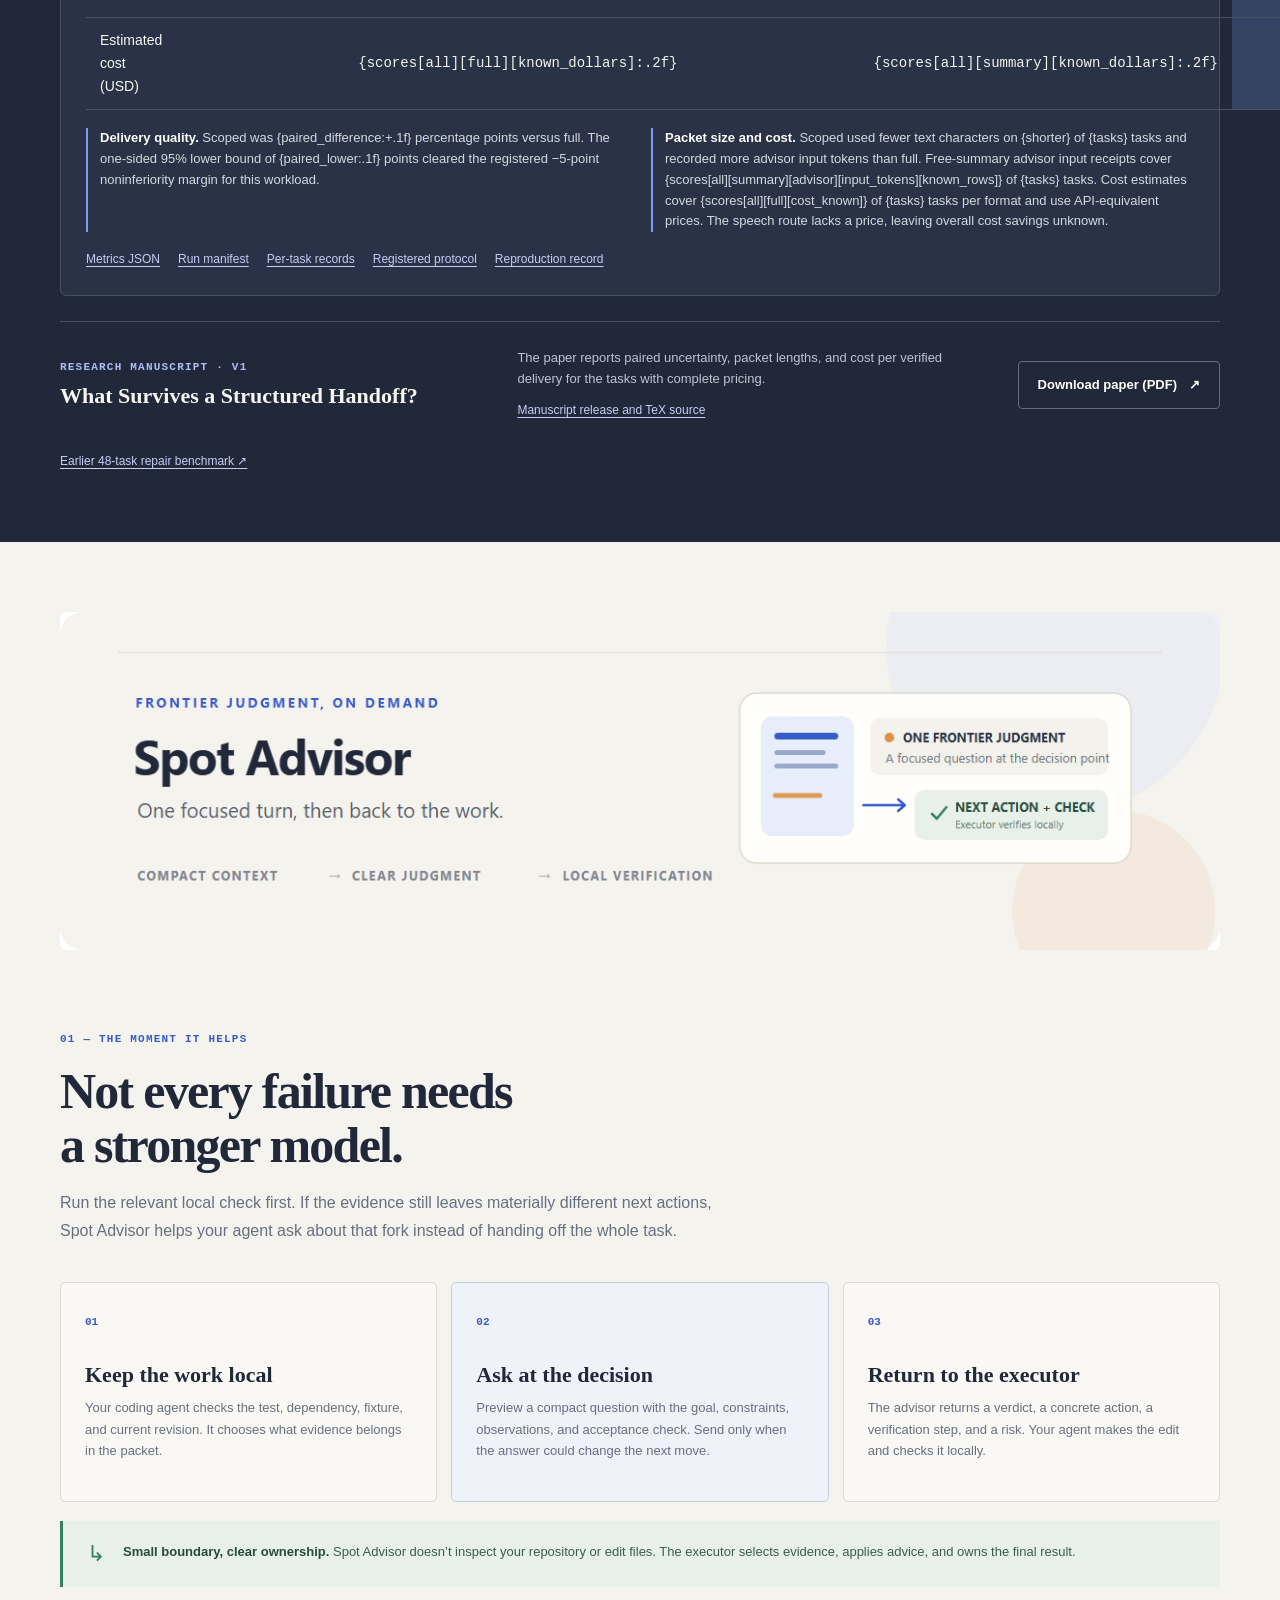
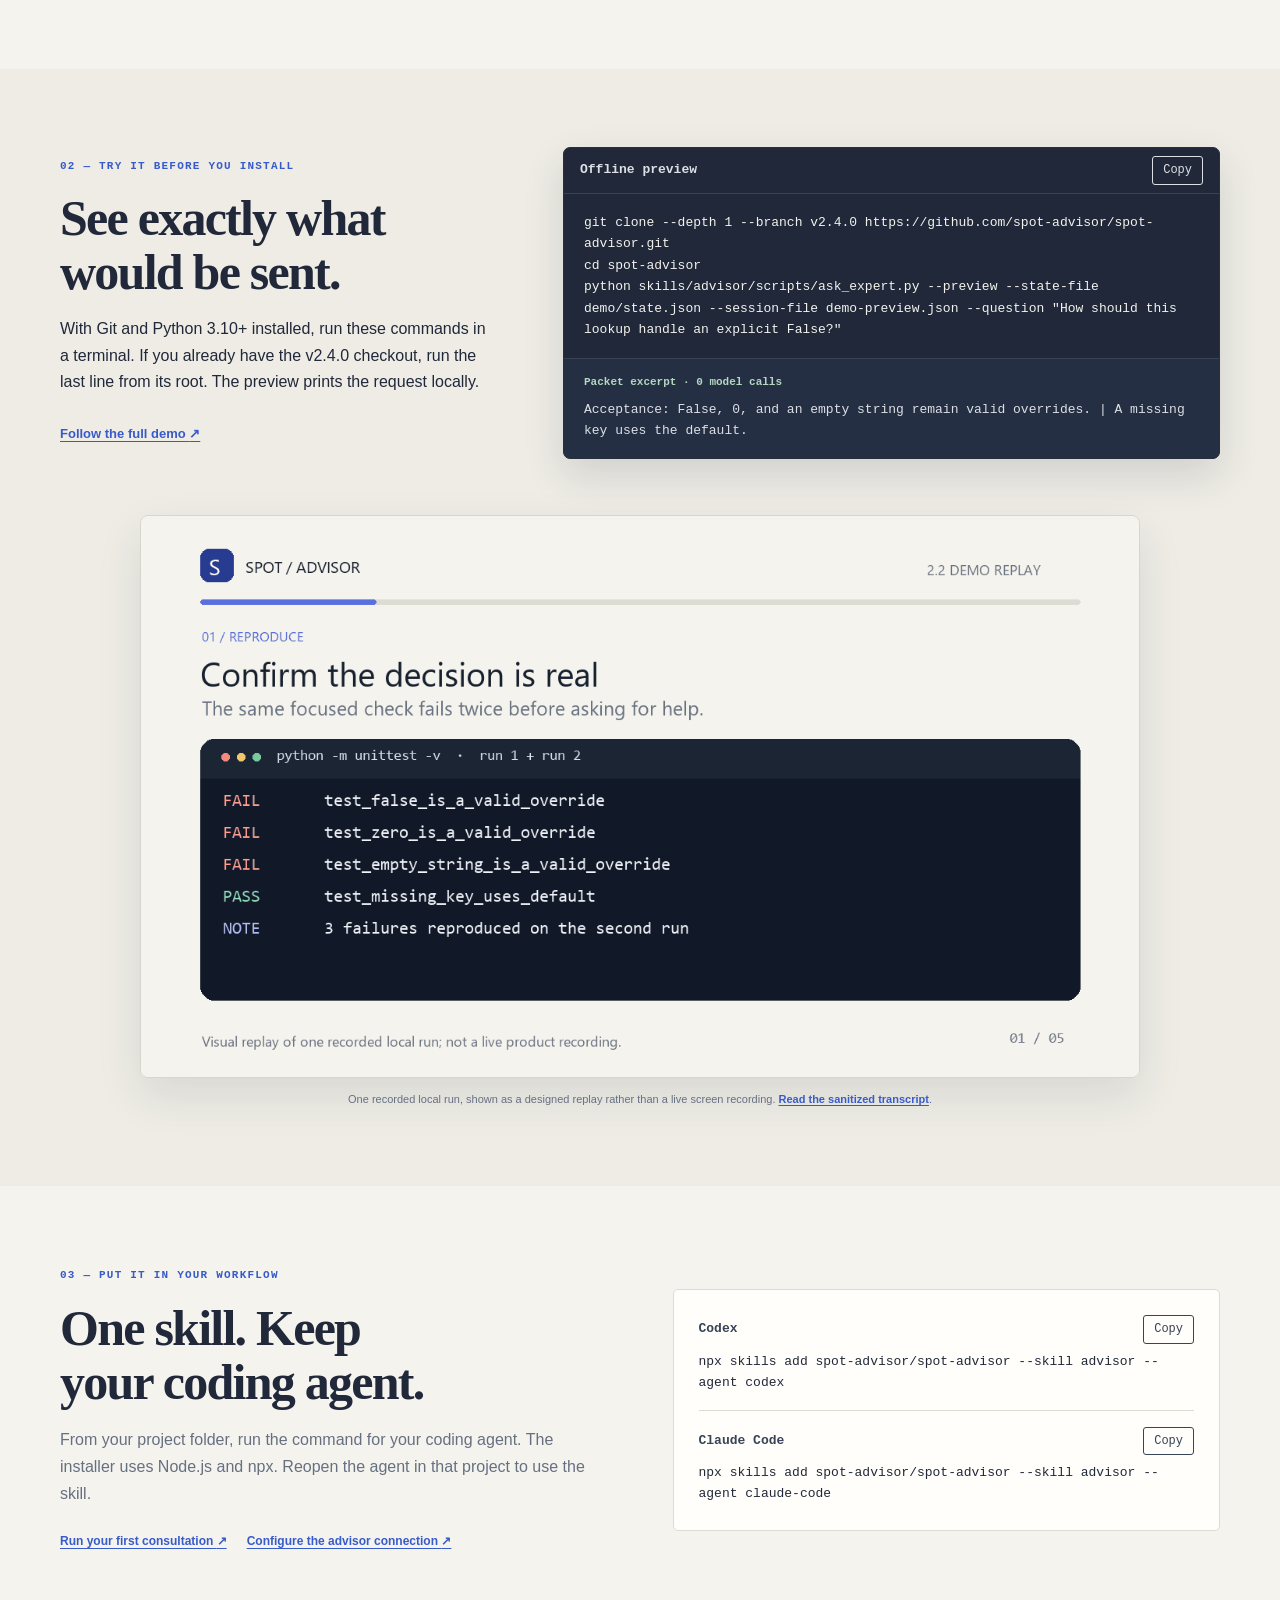
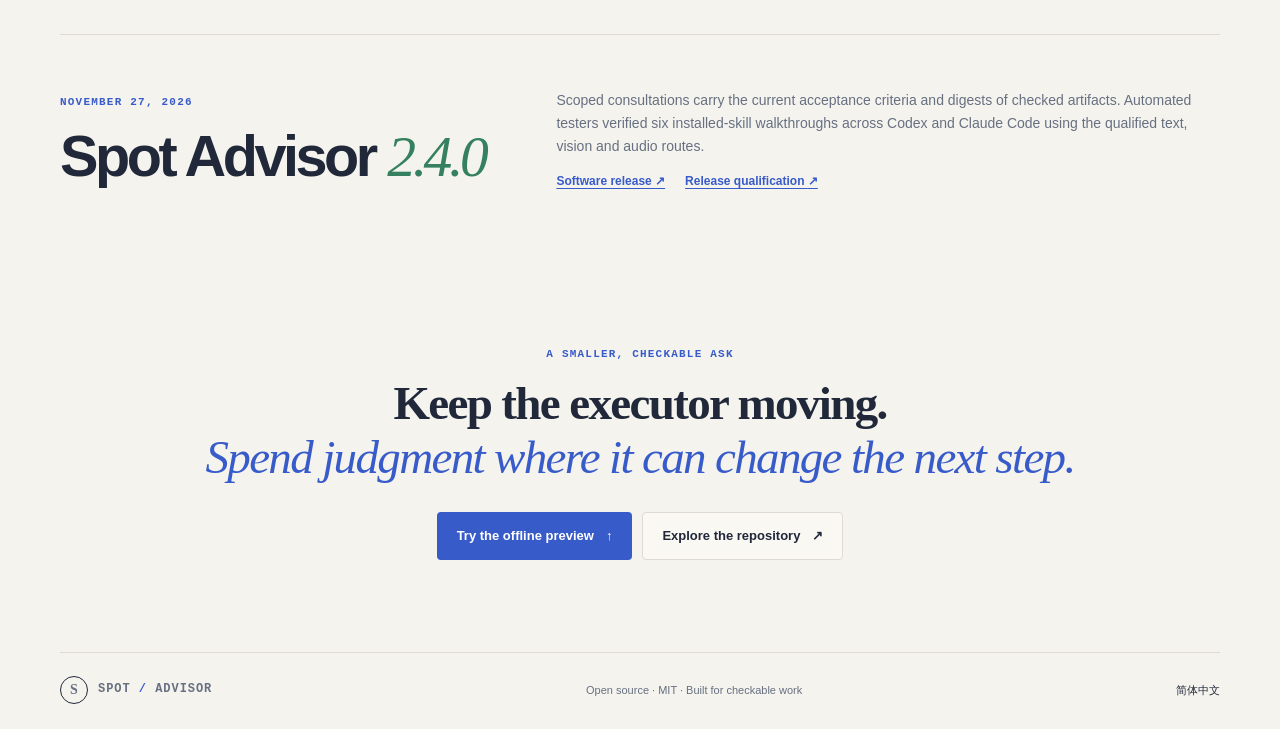
==== commit 1ade7365: "Put the formal handoff benchmark beside install and preview actions" ====
--- a/site/index.html
+++ b/site/index.html
@@ -7,6 +7,7 @@
   <meta name="description" content="Spot Advisor 2.4 lets coding agents ask one focused question about text, charts or WAV speech. Install the skill and inspect the formal benchmark.">
   <title>Spot Advisor — One focused turn, then back to the work</title>
   <link rel="stylesheet" href="assets/site.css">
+  <script defer src="assets/commands.js"></script>
 </head>
 <body>
   <a class="skip-link" href="#main">Skip to content</a>
@@ -17,7 +18,7 @@
     </a>
     <nav aria-label="Main navigation">
       <a href="#workflow">How it works</a>
-      <a href="#evidence">Metrics</a>
+      <a href="#evidence">Benchmark</a>
       <a href="#market">Release</a>
       <a href="https://github.com/spot-advisor/spot-advisor">GitHub <span aria-hidden="true">↗</span></a>
       <a class="language-link" href="zh-CN/" lang="zh-CN">简体中文</a>
@@ -29,36 +30,76 @@
       <div class="hero-copy">
         <p class="eyebrow"><span class="pulse-dot" aria-hidden="true"></span> <a href="https://github.com/spot-advisor/spot-advisor/releases/tag/v2.4.0">Spot Advisor v2.4.0</a></p>
         <h1>When the next move isn’t obvious, <em>ask once.</em></h1>
-        <p class="hero-lede">Share the decision and its evidence in one request, with support for text, chart images and PCM WAV speech. Your coding agent gets one recommendation and verifies it locally.</p>
+        <p class="hero-lede">Your coding agent asks for one recommendation, then tests the fix locally.</p>
+        <p class="hero-example"><a href="https://github.com/spot-advisor/spot-advisor/blob/v2.4.0/demo/transcript.md">In one recorded run</a>, a <code>False</code> setting kept reverting to its default. The advisor suggested checking whether the key existed. A one-line fix passed all four tests.</p>
         <div class="hero-actions">
-          <a class="button button-primary" href="#try-it">Try the offline preview <span aria-hidden="true">↓</span></a>
-          <a class="button button-quiet" href="#install">Install the skill <span aria-hidden="true">↗</span></a>
-        </div>
-        <a class="text-link" href="#evidence">View benchmark results <span aria-hidden="true">↓</span></a>
-      </div>
-      <div class="hero-visual" aria-label="Workflow summary">
-        <div class="hero-card-top"><span>DECISION TRACE</span><span>01 / 04</span></div>
-        <div class="trace-row">
-          <span class="trace-index">01</span>
-          <div><strong>Check the evidence</strong><small>Did the intended test run?</small></div>
-          <span class="trace-state">LOCAL</span>
-        </div>
-        <div class="trace-row trace-focus">
-          <span class="trace-index">02</span>
-          <div><strong>Find the fork</strong><small>Two plausible next edits remain</small></div>
-          <span class="trace-state">DECISION</span>
-        </div>
-        <div class="trace-row">
-          <span class="trace-index">03</span>
-          <div><strong>Ask one question</strong><small>Selected context, previewable first</small></div>
-          <span class="trace-state">ADVISOR</span>
-        </div>
-        <div class="trace-row trace-done">
-          <span class="trace-index">04</span>
-          <div><strong>Act, then verify</strong><small>The executor owns the change</small></div>
-          <span class="trace-state">CHECK</span>
-        </div>
-        <div class="hero-card-bottom"><span>COMPACT CONTEXT</span><i aria-hidden="true"></i><span>CHECKABLE NEXT STEP</span></div>
+          <a class="button button-primary" href="#install">Install the skill <span aria-hidden="true">↓</span></a>
+          <a class="button button-quiet" href="#try-it" aria-describedby="preview-note">Try the offline preview <span aria-hidden="true">↓</span></a>
+        </div>
+        <p class="preview-note" id="preview-note">Local preview. No account or model calls.</p>
+      </div>
+      <section class="hero-benchmark" aria-labelledby="benchmark-question">
+        <p class="eyebrow">Formal benchmark · v2.4</p>
+        <h2 id="benchmark-question">How often did the handoff produce a verified result?</h2>
+        <table class="benchmark-summary" aria-labelledby="benchmark-question" aria-describedby="benchmark-sample">
+          <thead>
+            <tr><th scope="col">Handoff method</th><th scope="col">Tasks passed</th><th scope="col">Median time</th></tr>
+          </thead>
+          <tbody>
+            <tr class="advisor-result"><th scope="row">Spot Advisor packet</th><td>{scores[all][scoped][verified]} / {tasks}</td><td>{scores[all][scoped][median_seconds]:.1f} s</td></tr>
+            <tr><th scope="row">Free-text summary</th><td>{scores[all][summary][verified]} / {tasks}</td><td>{scores[all][summary][median_seconds]:.1f} s</td></tr>
+            <tr><th scope="row">Full checkpoint</th><td>{scores[all][full][verified]} / {tasks}</td><td>{scores[all][full][median_seconds]:.1f} s</td></tr>
+          </tbody>
+        </table>
+        <p class="benchmark-sample" id="benchmark-sample">All three methods ran on the same {tasks} held-out text, image and audio tasks. An independent grader checked each delivery.</p>
+        <a class="text-link" href="#evidence">See the full benchmark <span aria-hidden="true">↓</span></a>
+      </section>
+    </section>
+
+    <section class="evidence-section" id="evidence" aria-labelledby="evidence-title">
+      <div class="wrap">
+        <div class="section-heading evidence-heading">
+          <p class="eyebrow">Spot Advisor 2.4 · Formal benchmark</p>
+          <h2 id="evidence-title">Three ways to hand off the same task</h2>
+          <p>Each of {tasks} held-out tasks ran with a full checkpoint, a free-text summary, and a structured Spot Advisor packet. An independent grader checked the delivered files against the same criteria within a {deadline}-second deadline per run.</p>
+        </div>
+        <div class="evidence-card">
+          <table class="scorecard">
+            <caption>Verified deliveries, elapsed time and recorded usage</caption>
+            <thead>
+              <tr><th scope="col">Metric</th><th scope="col">Full record</th><th scope="col">Free summary</th><th scope="col">Scoped packet</th></tr>
+            </thead>
+            <tbody>
+              <tr class="score-total"><th scope="row">Tasks passed overall</th><td>{scores[all][full][verified]} / {tasks}</td><td>{scores[all][summary][verified]} / {tasks}</td><td>{scores[all][scoped][verified]} / {tasks}</td></tr>
+              <tr><th scope="row">Text passed</th><td>{scores[text][full][verified]} / {scores[text][full][n]}</td><td>{scores[text][summary][verified]} / {scores[text][full][n]}</td><td>{scores[text][scoped][verified]} / {scores[text][full][n]}</td></tr>
+              <tr><th scope="row">Image passed</th><td>{scores[image][full][verified]} / {scores[image][full][n]}</td><td>{scores[image][summary][verified]} / {scores[image][full][n]}</td><td>{scores[image][scoped][verified]} / {scores[image][full][n]}</td></tr>
+              <tr><th scope="row">Audio passed</th><td>{scores[audio][full][verified]} / {scores[audio][full][n]}</td><td>{scores[audio][summary][verified]} / {scores[audio][full][n]}</td><td>{scores[audio][scoped][verified]} / {scores[audio][full][n]}</td></tr>
+              <tr><th scope="row">Median elapsed</th><td>{scores[all][full][median_seconds]:.1f} s</td><td>{scores[all][summary][median_seconds]:.1f} s</td><td>{scores[all][scoped][median_seconds]:.1f} s</td></tr>
+              <tr><th scope="row">Advisor input tokens</th><td>{scores[all][full][advisor][input_tokens][known_total]:,}</td><td>{scores[all][summary][advisor][input_tokens][known_total]:,}</td><td>{scores[all][scoped][advisor][input_tokens][known_total]:,}</td></tr>
+              <tr><th scope="row">Estimated cost (USD)</th><td>{scores[all][full][known_dollars]:.2f}</td><td>{scores[all][summary][known_dollars]:.2f}</td><td>{scores[all][scoped][known_dollars]:.2f}</td></tr>
+            </tbody>
+          </table>
+          <div class="study-notes">
+            <p><strong>Delivery quality.</strong> Scoped was {paired_difference:+.1f} percentage points versus full. The one-sided 95% lower bound of {paired_lower:.1f} points cleared the registered −5-point noninferiority margin for this workload.</p>
+            <p><strong>Packet size and cost.</strong> Scoped used fewer text characters on {shorter} of {tasks} tasks and recorded more advisor input tokens than full. Free-summary advisor input receipts cover {scores[all][summary][advisor][input_tokens][known_rows]} of {tasks} tasks. Cost estimates cover {scores[all][full][cost_known]} of {tasks} tasks per format and use API-equivalent prices. The speech route lacks a price, leaving overall cost savings unknown.</p>
+          </div>
+          <div class="evidence-links">
+            <a href="https://github.com/spot-advisor/spot-advisor/blob/v2.4.0/eval/results/spot24-release/formal/metrics.json">Metrics JSON</a>
+            <a href="https://github.com/spot-advisor/spot-advisor/blob/v2.4.0/eval/results/spot24-release/formal/manifest.json">Run manifest</a>
+            <a href="https://github.com/spot-advisor/spot-advisor/blob/v2.4.0/eval/results/spot24-release/formal/observations.jsonl">Per-task records</a>
+            <a href="https://github.com/spot-advisor/spot-advisor/blob/v2.4.0/docs/compression-confirmation-24.md">Registered protocol</a>
+            <a href="https://github.com/spot-advisor/spot-advisor/blob/v2.4.0/eval/results/spot24-release/reproduction.json">Reproduction record</a>
+          </div>
+        </div>
+        <div class="paper-row">
+          <div><p class="eyebrow">Research manuscript · v1</p><h3 lang="en">What Survives a Structured Handoff?</h3></div>
+          <div class="paper-details">
+            <p>The paper reports paired uncertainty, packet lengths, and cost per verified delivery for the tasks with complete pricing.</p>
+            <a href="https://github.com/spot-advisor/spot-advisor/releases/tag/paper-2.4-v1">Manuscript release and TeX source</a>
+          </div>
+          <a class="button button-outline" href="https://github.com/spot-advisor/spot-advisor/releases/download/paper-2.4-v1/spot-advisor-2.4-manuscript.pdf">Download paper (PDF) <span aria-hidden="true">↗</span></a>
+        </div>
+        <a class="study-archive" href="https://github.com/spot-advisor/spot-advisor/blob/v2.4.0/eval/results/2026-11-20/formal-collection/metrics.json">Earlier 48-task repair benchmark <span aria-hidden="true">↗</span></a>
       </div>
     </section>
 
@@ -100,22 +141,17 @@
         <div class="section-heading">
           <p class="eyebrow">02 — TRY IT BEFORE YOU INSTALL</p>
           <h2>See exactly what would be sent.</h2>
-          <p>Run the preview from a checkout. It prints a sample v2 packet locally and makes zero model calls. No account or credentials are needed.</p>
-          <a class="text-link" href="https://github.com/spot-advisor/spot-advisor/blob/v2.4.0/README.md#try-it-offline">Read the README walkthrough <span aria-hidden="true">↗</span></a>
+          <p>With Git and Python 3.10+ installed, run these commands in a terminal. If you already have the v2.4.0 checkout, run the last line from its root. The preview prints the request locally.</p>
+          <a class="text-link" href="https://github.com/spot-advisor/spot-advisor/blob/v2.4.0/demo/README.md">Follow the full demo <span aria-hidden="true">↗</span></a>
         </div>
         <div class="terminal">
-          <div class="terminal-bar"><span class="traffic" aria-hidden="true"><i></i><i></i><i></i></span><span>spot-advisor / preview</span><span class="terminal-mode">OFFLINE</span></div>
-          <pre><code>python skills/advisor/scripts/ask_expert.py \
-  --preview --protocol v2 \
-  --question "A test expects False but gets
-  the default. What should change, and how
-  should I verify the fix?"</code></pre>
+          <div class="terminal-bar"><span>Offline preview</span><button type="button" class="copy-command" data-copy="preview-command" aria-label="Copy offline preview commands" hidden>Copy</button></div>
+          <pre><code id="preview-command">git clone --depth 1 --branch v2.4.0 https://github.com/spot-advisor/spot-advisor.git
+cd spot-advisor
+python skills/advisor/scripts/ask_expert.py --preview --state-file demo/state.json --session-file demo-preview.json --question "How should this lookup handle an explicit False?"</code></pre>
           <div class="terminal-result">
-            <div class="result-label"><span class="result-dot" aria-hidden="true"></span> PACKET PREVIEW · 0 MODEL CALLS</div>
-            <p><b>Goal</b><span>Preserve an explicit False override.</span></p>
-            <p><b>Evidence</b><span>The fallback uses <code>value or default</code>.</span></p>
-            <p><b>Decision</b><span>Which next edit handles missing keys safely?</span></p>
-            <p><b>Verify</b><span>False stays False; missing keys use defaults.</span></p>
+            <div class="result-label">Packet excerpt · 0 model calls</div>
+            <pre lang="en">Acceptance: False, 0, and an empty string remain valid overrides. | A missing key uses the default.</pre>
           </div>
         </div>
       </div>
@@ -129,63 +165,21 @@
       <div class="install-copy">
         <p class="eyebrow">03 — PUT IT IN YOUR WORKFLOW</p>
         <h2>One skill. Keep your coding agent.</h2>
-        <p>Use it with Codex, Claude Code, or a compatible gateway. The advisor route and credentials depend on your setup; the offline preview works before any of that.</p>
+        <p>From your project folder, run the command for your coding agent. The installer uses Node.js and npx. Reopen the agent in that project to use the skill.</p>
         <div class="install-links">
-          <a href="https://github.com/spot-advisor/spot-advisor/blob/v2.4.0/docs/first-consultation-24.md">Install v2.4.0 and run a first consultation <span aria-hidden="true">↗</span></a>
-          <a href="https://github.com/spot-advisor/spot-advisor/blob/v2.4.0/docs/install.md">Transport and setup guide <span aria-hidden="true">↗</span></a>
+          <a href="https://github.com/spot-advisor/spot-advisor/blob/v2.4.0/docs/first-consultation-24.md">Run your first consultation <span aria-hidden="true">↗</span></a>
+          <a href="https://github.com/spot-advisor/spot-advisor/blob/v2.4.0/docs/install.md">Configure the advisor connection <span aria-hidden="true">↗</span></a>
         </div>
       </div>
       <div class="install-box">
-        <div class="install-box-label">INSTALL WITH THE SKILLS CLI</div>
-        <code>npx skills add spot-advisor/spot-advisor --skill advisor</code>
-        <p>Choose your agent when prompted. Run the installed caller with <code>--doctor</code> to check its version and configuration.</p>
-      </div>
-    </section>
-
-    <section class="evidence-section" id="evidence" aria-labelledby="evidence-title">
-      <div class="wrap">
-        <div class="section-heading evidence-heading">
-          <p class="eyebrow">Spot Advisor 2.4 · Formal benchmark</p>
-          <h2 id="evidence-title">Three ways to hand off the same task</h2>
-          <p>Each of {tasks} held-out tasks ran with a full checkpoint, a free-text summary, and a structured Spot Advisor packet. An independent grader checked the delivered files against the same criteria within a {deadline}-second deadline per run.</p>
-        </div>
-        <div class="evidence-card">
-          <table class="scorecard">
-            <caption>Verified deliveries, elapsed time and recorded usage</caption>
-            <thead>
-              <tr><th scope="col">Metric</th><th scope="col">Full record</th><th scope="col">Free summary</th><th scope="col">Scoped packet</th></tr>
-            </thead>
-            <tbody>
-              <tr class="score-total"><th scope="row">All tasks passed</th><td>{scores[all][full][verified]} / {tasks}</td><td>{scores[all][summary][verified]} / {tasks}</td><td>{scores[all][scoped][verified]} / {tasks}</td></tr>
-              <tr><th scope="row">Text passed</th><td>{scores[text][full][verified]} / {scores[text][full][n]}</td><td>{scores[text][summary][verified]} / {scores[text][full][n]}</td><td>{scores[text][scoped][verified]} / {scores[text][full][n]}</td></tr>
-              <tr><th scope="row">Image passed</th><td>{scores[image][full][verified]} / {scores[image][full][n]}</td><td>{scores[image][summary][verified]} / {scores[image][full][n]}</td><td>{scores[image][scoped][verified]} / {scores[image][full][n]}</td></tr>
-              <tr><th scope="row">Audio passed</th><td>{scores[audio][full][verified]} / {scores[audio][full][n]}</td><td>{scores[audio][summary][verified]} / {scores[audio][full][n]}</td><td>{scores[audio][scoped][verified]} / {scores[audio][full][n]}</td></tr>
-              <tr><th scope="row">Median elapsed</th><td>{scores[all][full][median_seconds]:.1f} s</td><td>{scores[all][summary][median_seconds]:.1f} s</td><td>{scores[all][scoped][median_seconds]:.1f} s</td></tr>
-              <tr><th scope="row">Advisor input tokens</th><td>{scores[all][full][advisor][input_tokens][known_total]:,}</td><td>{scores[all][summary][advisor][input_tokens][known_total]:,}</td><td>{scores[all][scoped][advisor][input_tokens][known_total]:,}</td></tr>
-              <tr><th scope="row">Estimated cost (USD)</th><td>{scores[all][full][known_dollars]:.2f}</td><td>{scores[all][summary][known_dollars]:.2f}</td><td>{scores[all][scoped][known_dollars]:.2f}</td></tr>
-            </tbody>
-          </table>
-          <div class="study-notes">
-            <p><strong>Delivery quality.</strong> Scoped was {paired_difference:+.1f} percentage points versus full. The one-sided 95% lower bound of {paired_lower:.1f} points cleared the registered −5-point noninferiority margin for this workload.</p>
-            <p><strong>Packet size and cost.</strong> Scoped used fewer text characters on {shorter} of {tasks} tasks and recorded more advisor input tokens than full. Free-summary advisor input receipts cover {scores[all][summary][advisor][input_tokens][known_rows]} of {tasks} tasks. Cost estimates cover {scores[all][full][cost_known]} of {tasks} tasks per format and use API-equivalent prices. The speech route lacks a price, leaving overall cost savings unknown.</p>
-          </div>
-          <div class="evidence-links">
-            <a href="https://github.com/spot-advisor/spot-advisor/blob/v2.4.0/eval/results/spot24-release/formal/metrics.json">Metrics JSON</a>
-            <a href="https://github.com/spot-advisor/spot-advisor/blob/v2.4.0/eval/results/spot24-release/formal/manifest.json">Run manifest</a>
-            <a href="https://github.com/spot-advisor/spot-advisor/blob/v2.4.0/eval/results/spot24-release/formal/observations.jsonl">Per-task records</a>
-            <a href="https://github.com/spot-advisor/spot-advisor/blob/v2.4.0/docs/compression-confirmation-24.md">Registered protocol</a>
-            <a href="https://github.com/spot-advisor/spot-advisor/blob/v2.4.0/eval/results/spot24-release/reproduction.json">Reproduction record</a>
-          </div>
-        </div>
-        <div class="paper-row">
-          <div><p class="eyebrow">Research manuscript · v1</p><h3 lang="en">What Survives a Structured Handoff?</h3></div>
-          <div class="paper-details">
-            <p>The paper reports paired uncertainty, packet lengths, and cost per verified delivery for the tasks with complete pricing.</p>
-            <a href="https://github.com/spot-advisor/spot-advisor/releases/tag/paper-2.4-v1">Manuscript release and TeX source</a>
-          </div>
-          <a class="button button-outline" href="https://github.com/spot-advisor/spot-advisor/releases/download/paper-2.4-v1/spot-advisor-2.4-manuscript.pdf">Download paper (PDF) <span aria-hidden="true">↗</span></a>
-        </div>
-        <a class="study-archive" href="https://github.com/spot-advisor/spot-advisor/blob/v2.4.0/eval/results/2026-11-20/formal-collection/metrics.json">Earlier 48-task repair benchmark <span aria-hidden="true">↗</span></a>
+        <div class="install-command">
+          <div class="command-heading"><strong>Codex</strong><button type="button" class="copy-command" data-copy="install-codex" aria-label="Copy Codex install command" hidden>Copy</button></div>
+          <code id="install-codex">npx skills add spot-advisor/spot-advisor --skill advisor --agent codex</code>
+        </div>
+        <div class="install-command">
+          <div class="command-heading"><strong>Claude Code</strong><button type="button" class="copy-command" data-copy="install-claude-code" aria-label="Copy Claude Code install command" hidden>Copy</button></div>
+          <code id="install-claude-code">npx skills add spot-advisor/spot-advisor --skill advisor --agent claude-code</code>
+        </div>
       </div>
     </section>
 
@@ -214,5 +208,6 @@
     <p>Open source · MIT · Built for checkable work</p>
     <a href="zh-CN/" lang="zh-CN">简体中文</a>
   </footer>
+  <span class="visually-hidden" id="copy-status" role="status"></span>
 </body>
 </html>
--- a/site/assets/site.css
+++ b/site/assets/site.css
@@ -29,7 +29,7 @@
 }
 a { color: inherit; text-decoration-thickness: 1px; text-underline-offset: .22em; }
 a:hover { color: var(--blue); }
-a:focus-visible { outline: 3px solid var(--amber); outline-offset: 4px; border-radius: 3px; }
+:is(a, button):focus-visible { outline: 3px solid var(--amber); outline-offset: 4px; border-radius: 3px; }
 ::selection { color: var(--ink); background: #e8d4b8; }
 .wrap { width: min(1160px, calc(100% - 48px)); margin-inline: auto; }
 .skip-link {
@@ -66,7 +66,7 @@
   margin: 0 0 17px; color: var(--blue);
   font: 700 11px/1.4 var(--mono); letter-spacing: .11em; text-transform: uppercase;
 }
-.pulse-dot, .result-dot {
+.pulse-dot {
   display: inline-block; width: 7px; height: 7px; margin-right: 7px;
   border-radius: 50%; background: var(--green); vertical-align: 1px;
 }
@@ -78,7 +78,7 @@
   letter-spacing: -.045em;
 }
 h1 em, .closing h2 em { color: var(--blue); font-weight: 500; }
-.hero-lede { max-width: 590px; margin-bottom: 27px; color: var(--muted); font-size: 18px; line-height: 1.6; }
+.hero-lede { max-width: 590px; margin-bottom: 14px; color: var(--ink-soft); font-size: 18px; line-height: 1.6; }
 .hero-actions { display: flex; flex-wrap: wrap; gap: 10px; align-items: center; }
 .button {
   display: inline-flex; min-height: 48px; padding: 0 19px; gap: 12px;
@@ -91,37 +91,25 @@
 .button-primary:hover { color: white; background: #2949ac; }
 .button-quiet { border-color: var(--line); background: rgba(255,254,250,.52); }
 .button-outline { border-color: var(--line); background: transparent; white-space: nowrap; }
-.hero-copy .text-link { margin-top: 17px; }
-
-.hero-visual {
-  padding: 20px 22px 14px; border: 1px solid #d9d6ce; border-radius: 9px;
-  background: var(--white); box-shadow: 0 18px 55px rgba(32,40,58,.07);
-}
-.hero-card-top, .hero-card-bottom, .terminal-bar {
-  display: flex; align-items: center; justify-content: space-between;
-  color: var(--muted); font: 700 10px/1.4 var(--mono); letter-spacing: .08em; text-transform: uppercase;
-}
-.hero-card-top { padding: 0 2px 15px; border-bottom: 1px solid var(--line); }
-.trace-row {
-  display: grid; grid-template-columns: 31px 1fr auto; gap: 10px; align-items: center;
-  min-height: 70px; border-bottom: 1px solid #ece9e2;
-}
-.trace-index { color: #9b9da2; font: 12px var(--mono); }
-.trace-row strong { display: block; font-size: 14px; }
-.trace-row small { display: block; margin-top: 2px; color: var(--muted); font-size: 11px; }
-.trace-state {
-  padding: 4px 7px; border-radius: 2px; color: #687080;
-  background: #f2f0eb; font: 700 9px var(--mono); letter-spacing: .06em;
-}
-.trace-focus { margin-inline: -12px; padding-inline: 12px; background: #f8f7f3; }
-.trace-focus .trace-index, .trace-focus .trace-state { color: var(--blue); }
-.trace-focus .trace-state { background: var(--blue-pale); }
-.trace-done .trace-index, .trace-done .trace-state { color: var(--green); }
-.trace-done .trace-state { background: var(--green-pale); }
-.hero-card-bottom { justify-content: flex-start; gap: 11px; padding: 15px 2px 0; font-size: 9px; }
-.hero-card-bottom i { width: 30px; height: 1px; background: var(--amber); }
-
-.brand-strip { padding-bottom: 70px; }
+.hero-example { margin: 0 0 25px; max-width: 52ch; color: var(--ink-soft); font-size: 15px; }
+.hero-example a { color: var(--blue); }
+.preview-note { margin: 9px 0 0; color: var(--muted); font-size: 13px; }
+.hero-benchmark {
+  min-width: 0; padding: clamp(18px, 2.5vw, 32px);
+  border: 1px solid var(--line); border-top: 3px solid var(--blue); border-radius: 5px;
+  background: var(--white);
+}
+.hero-benchmark .eyebrow { margin-bottom: 12px; }
+.hero-benchmark h2 { margin-bottom: 20px; font: 600 clamp(26px, 2.6vw, 35px)/1.12 var(--serif); letter-spacing: -.025em; }
+.benchmark-summary { width: 100%; border-collapse: collapse; font-size: 14px; }
+.benchmark-summary :is(th, td) { padding: 10px 8px; border-bottom: 1px solid var(--line); text-align: right; }
+.benchmark-summary th:first-child { text-align: left; }
+.benchmark-summary thead th { color: var(--muted); font-size: 12px; line-height: 1.3; vertical-align: bottom; }
+.benchmark-summary tbody th { font-weight: 500; line-height: 1.35; }
+.benchmark-summary td { font-family: var(--mono); font-variant-numeric: tabular-nums; white-space: nowrap; }
+.benchmark-summary .advisor-result > * { background: var(--blue-pale); color: #2949ac; font-weight: 700; }
+.benchmark-sample { margin: 15px 0 0; color: var(--ink-soft); font-size: 13px; }
+.brand-strip { padding-top: 70px; }
 .brand-strip img { display: block; width: 100%; height: auto; border-radius: 6px; }
 .section { padding-top: 82px; padding-bottom: 82px; }
 .section-heading { max-width: 700px; }
@@ -162,31 +150,31 @@
   overflow: hidden; border: 1px solid #272f40; border-radius: 7px;
   color: #f3f3ed; background: #20283a; box-shadow: 0 16px 40px rgba(32,40,58,.14);
 }
-.terminal-bar {
-  min-height: 42px; padding: 0 15px; border-bottom: 1px solid #394357;
-  color: #c5cad1; font-size: 9px; letter-spacing: .04em; text-transform: none;
-}
-.traffic { display: inline-flex; gap: 4px; }
-.traffic i { width: 7px; height: 7px; border-radius: 50%; background: #697183; }
-.traffic i:first-child { background: var(--amber); }
-.terminal-mode { color: #a9d5b8; font-size: 9px; text-transform: uppercase; }
-.terminal pre { overflow-x: auto; margin: 0; padding: 20px 21px; font: 12px/1.75 var(--mono); white-space: pre-wrap; }
-.terminal code { color: #f3f3ed; }
-.terminal-result { padding: 17px 21px 20px; border-top: 1px solid #394357; background: #252f43; }
-.result-label { margin-bottom: 13px; color: #b3d7c0; font: 700 9px var(--mono); letter-spacing: .05em; }
-.terminal-result p { display: grid; grid-template-columns: 75px 1fr; gap: 12px; margin: 7px 0; font: 11px/1.55 var(--mono); }
-.terminal-result p b { color: #dfb17f; font-weight: 600; }
-.terminal-result p span { color: #dce0e5; }
-.terminal-result code { color: #c2c9fb; }
+.terminal-bar, .command-heading {
+  display: flex; align-items: center; justify-content: space-between; gap: 12px;
+  font: 600 13px/1.4 var(--mono);
+}
+.terminal-bar { min-height: 46px; padding: 5px 16px; border-bottom: 1px solid #394357; color: #dce0e5; }
+.copy-command {
+  padding: 5px 10px; border: 1px solid currentColor; border-radius: 3px;
+  background: transparent; color: inherit; font-family: inherit; font-size: 12px; line-height: 1.4; cursor: pointer;
+}
+.copy-command:hover { text-decoration: underline; }
+.terminal pre { margin: 0; padding: 18px 20px; white-space: pre-wrap; overflow-wrap: anywhere; font: 13px/1.65 var(--mono); }
+.terminal pre code { font: inherit; }
+.terminal-result { padding: 16px 20px; border-top: 1px solid #394357; background: #252f43; }
+.result-label { color: #b3d7c0; font: 700 11px/1.4 var(--mono); }
+.terminal .terminal-result pre { padding: 8px 0 0; color: #dce0e5; }
+.visually-hidden { position: absolute; width: 1px; height: 1px; overflow: hidden; clip-path: inset(50%); white-space: nowrap; }
 
 .install-section { display: grid; grid-template-columns: 1fr 1fr; gap: 65px; align-items: center; }
 .install-copy h2 { max-width: 510px; }
 .install-links { display: flex; flex-wrap: wrap; gap: 20px; margin-top: 25px; }
 .install-links a { color: var(--blue); font-size: 12px; font-weight: 700; }
 .install-box { padding: 25px; border: 1px solid var(--line); border-radius: 5px; background: var(--white); }
-.install-box-label { margin-bottom: 14px; color: var(--muted); font: 700 10px var(--mono); letter-spacing: .08em; }
-.install-box > code { display: block; overflow-wrap: anywhere; color: var(--ink); font: 12px/1.65 var(--mono); }
-.install-box p { margin: 14px 0 0; color: var(--muted); font-size: 12px; }
+.install-command + .install-command { margin-top: 16px; padding-top: 16px; border-top: 1px solid var(--line); }
+.command-heading { color: var(--ink-soft); margin-bottom: 8px; }
+.install-command code { display: block; overflow-wrap: anywhere; font: 13px/1.6 var(--mono); }
 
 .evidence-section { padding: 78px 0 68px; color: #f8f7f1; background: var(--ink); }
 .evidence-heading { max-width: 740px; margin-bottom: 35px; }
@@ -234,7 +222,7 @@
 @media (max-width: 850px) {
   .hero { gap: 32px; grid-template-columns: 1fr; padding-top: 52px; }
   .hero-copy { max-width: 720px; }
-  .hero-visual { max-width: 640px; }
+  .hero-benchmark { max-width: 720px; }
   .try-grid, .install-section { grid-template-columns: 1fr; gap: 32px; }
   .try-grid .section-heading { max-width: 680px; }
   .install-section { gap: 28px; }
@@ -249,24 +237,25 @@
   .wordmark { gap: 7px; font-size: 10px; }
   .wordmark-mark { width: 25px; height: 25px; }
   .language-link { padding-left: 11px; }
-  .hero { padding-top: 43px; padding-bottom: 54px; }
-  h1 { font-size: clamp(39px, 12vw, 54px); }
-  .hero-lede { font-size: 16px; }
-  .hero-visual { padding-inline: 15px; }
-  .trace-row { grid-template-columns: 23px 1fr auto; gap: 6px; min-height: 68px; }
-  .trace-row strong { font-size: 12px; }
-  .trace-row small { font-size: 10px; }
-  .trace-state { font-size: 8px; }
-  .brand-strip { padding-bottom: 44px; }
+  h1 { margin-bottom: 13px; font-size: clamp(34px, 9.2vw, 52px); }
+  .hero-lede { margin-bottom: 9px; font-size: 16px; }
+  .hero-example { margin-bottom: 16px; font-size: 14px; }
+  .hero { gap: 18px; padding-top: 22px; padding-bottom: 34px; }
+  .hero .eyebrow { margin-bottom: 8px; }
+  .hero-benchmark { padding: 16px; }
+  .hero-benchmark h2 { margin-bottom: 12px; font-size: 24px; }
+  .hero-actions .button { padding-inline: 12px; gap: 6px; }
+  .benchmark-summary { font-size: 13px; }
+  .benchmark-summary :is(th, td) { padding: 9px 5px; }
+  .brand-strip { padding-top: 44px; }
   .section { padding-top: 58px; padding-bottom: 58px; }
   .section-heading h2, .install-copy h2 { font-size: 37px; }
   .three-steps { grid-template-columns: 1fr; margin-top: 27px; }
   .step-card { min-height: 0; padding: 21px; }
   .step-card h3 { margin-top: 20px; }
   .try-section, .evidence-section { padding: 58px 0; }
-  .terminal pre { padding: 16px; font-size: 10px; }
+  .terminal pre { padding: 16px; }
   .terminal-result { padding: 15px 16px; }
-  .terminal-result p { grid-template-columns: 58px 1fr; gap: 8px; font-size: 10px; }
   .install-box { padding: 19px; }
   .evidence-card { padding: 14px; }
   .scorecard { font-size: 12px; }
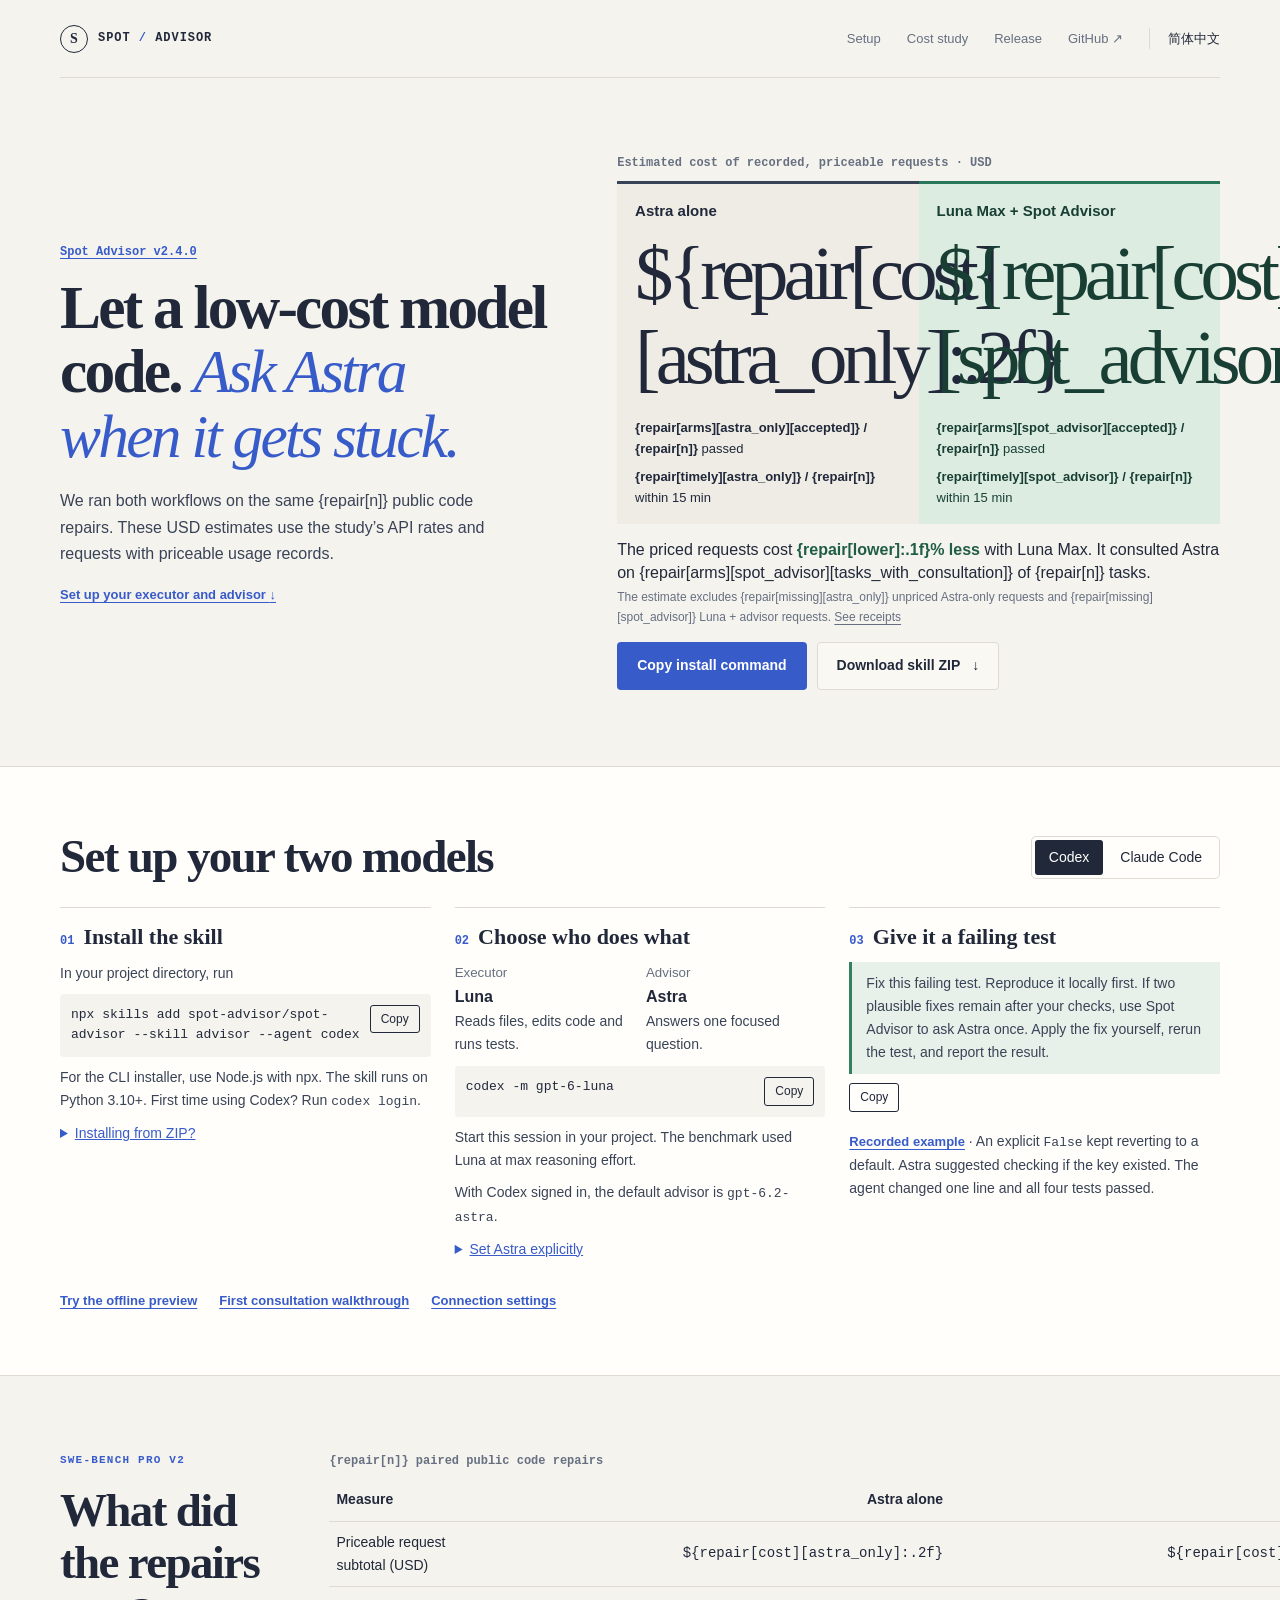
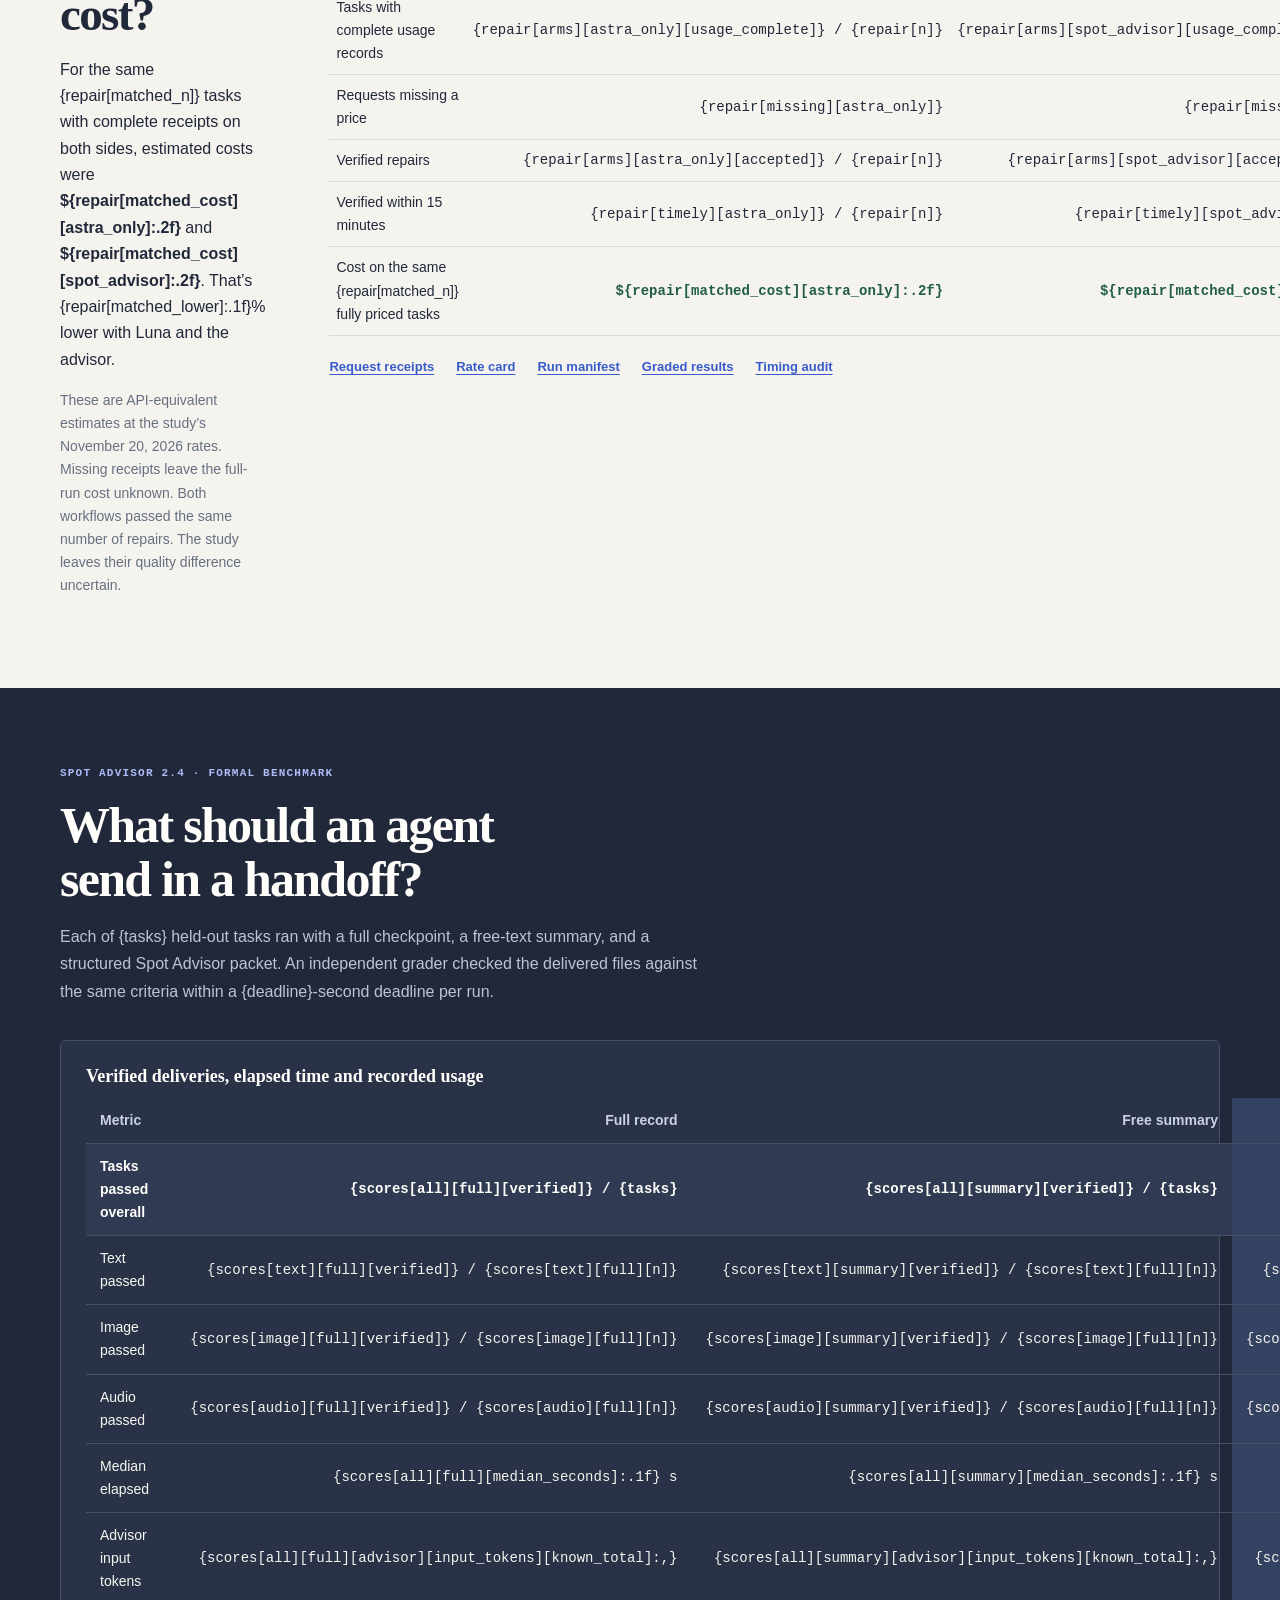
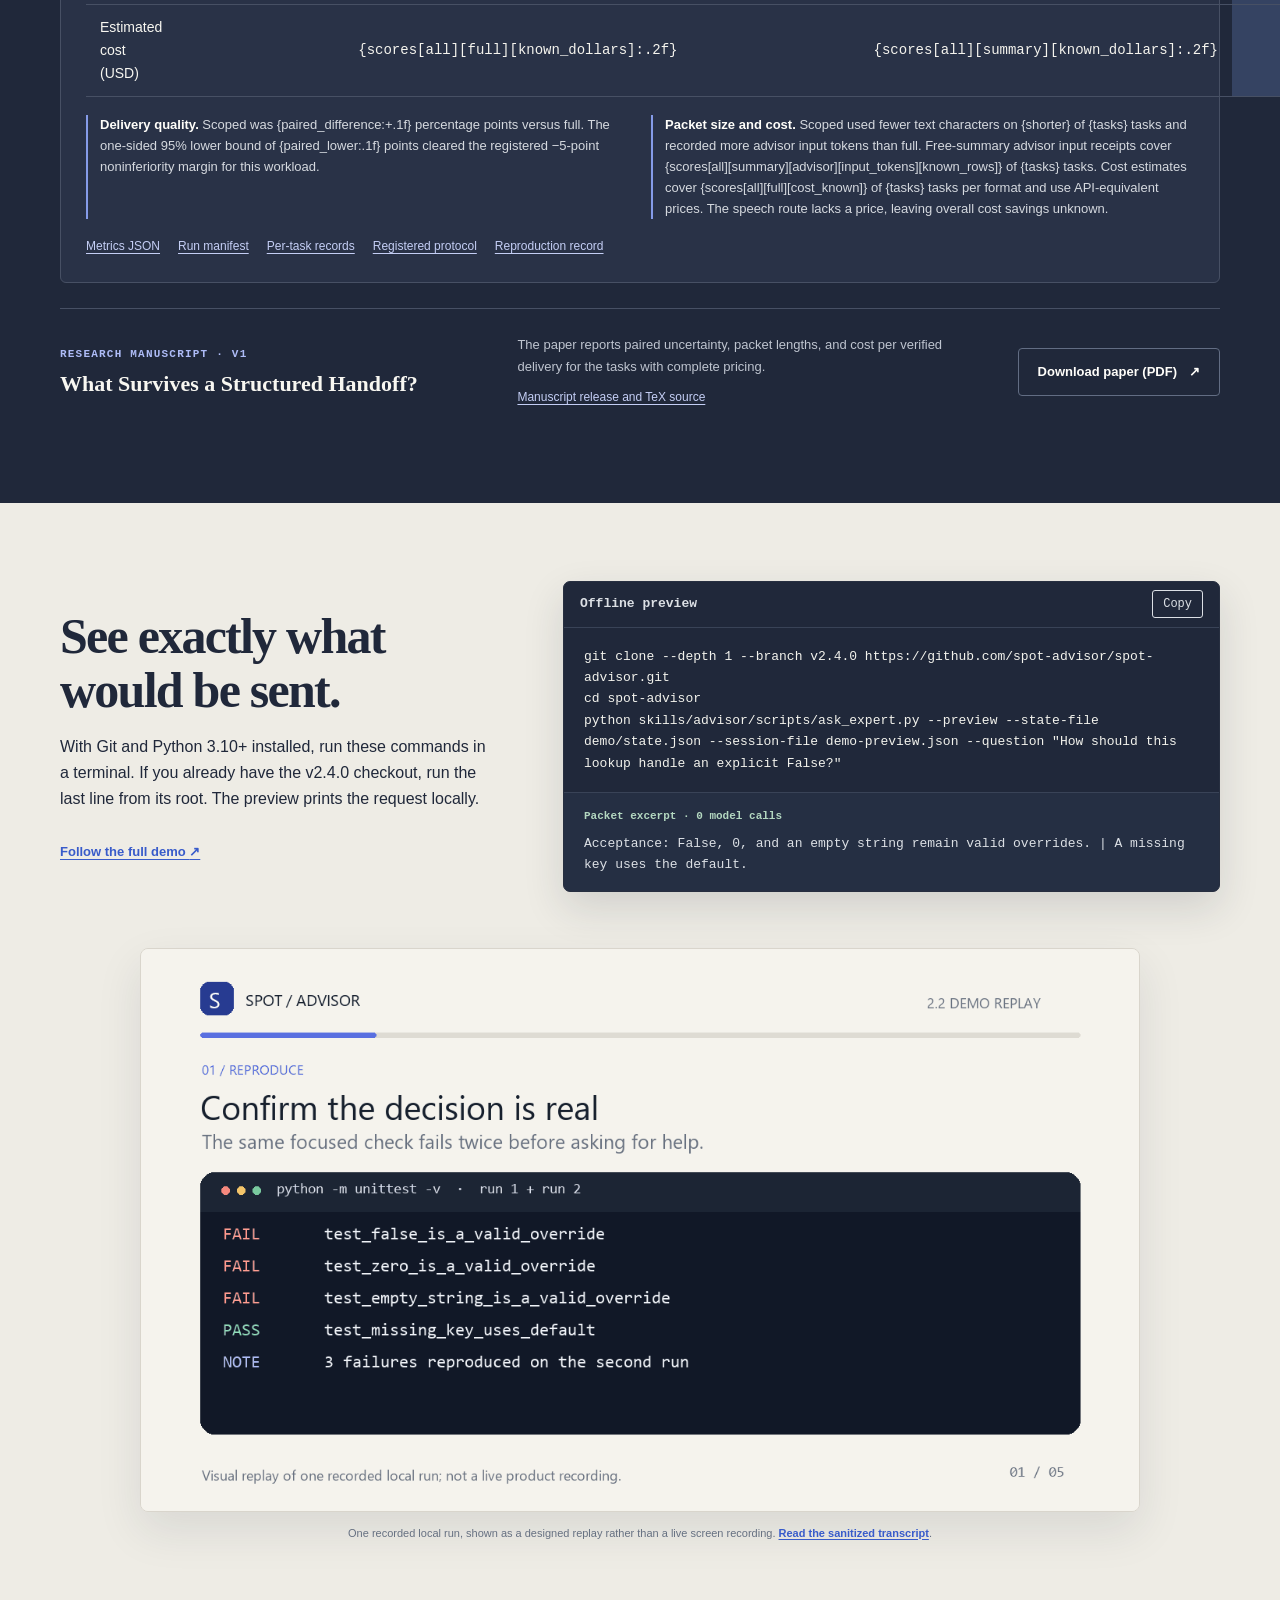
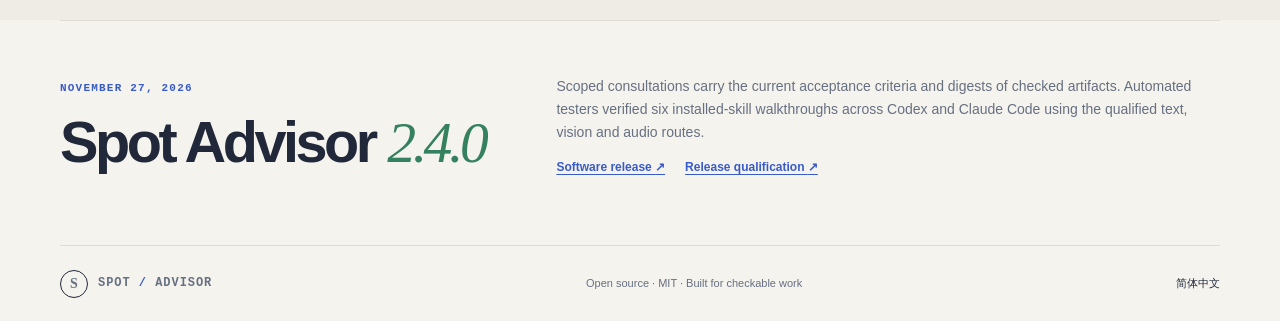
==== commit c41ee28b: "Lead the bilingual site with measured repair costs and a working skill installer" ====
--- a/site/index.html
+++ b/site/index.html
@@ -4,8 +4,8 @@
   <meta charset="utf-8">
   <meta name="viewport" content="width=device-width, initial-scale=1">
   <meta name="color-scheme" content="light">
-  <meta name="description" content="Spot Advisor 2.4 lets coding agents ask one focused question about text, charts or WAV speech. Install the skill and inspect the formal benchmark.">
-  <title>Spot Advisor — One focused turn, then back to the work</title>
+  <meta name="description" content="Compare repair costs for Astra alone and Luna Max with Spot Advisor, then install the skill and configure your models.">
+  <title>Spot Advisor — Low-cost coding with Astra on call</title>
   <link rel="stylesheet" href="assets/site.css">
   <script defer src="assets/commands.js"></script>
 </head>
@@ -17,8 +17,8 @@
       <span>SPOT <b>/</b> ADVISOR</span>
     </a>
     <nav aria-label="Main navigation">
-      <a href="#workflow">How it works</a>
-      <a href="#evidence">Benchmark</a>
+      <a href="#install">Setup</a>
+      <a href="#repair-study">Cost study</a>
       <a href="#market">Release</a>
       <a href="https://github.com/spot-advisor/spot-advisor">GitHub <span aria-hidden="true">↗</span></a>
       <a class="language-link" href="zh-CN/" lang="zh-CN">简体中文</a>
@@ -26,41 +26,108 @@
   </header>
 
   <main id="main">
-    <section class="hero wrap" id="top">
-      <div class="hero-copy">
-        <p class="eyebrow"><span class="pulse-dot" aria-hidden="true"></span> <a href="https://github.com/spot-advisor/spot-advisor/releases/tag/v2.4.0">Spot Advisor v2.4.0</a></p>
-        <h1>When the next move isn’t obvious, <em>ask once.</em></h1>
-        <p class="hero-lede">Your coding agent asks for one recommendation, then tests the fix locally.</p>
-        <p class="hero-example"><a href="https://github.com/spot-advisor/spot-advisor/blob/v2.4.0/demo/transcript.md">In one recorded run</a>, a <code>False</code> setting kept reverting to its default. The advisor suggested checking whether the key existed. A one-line fix passed all four tests.</p>
-        <div class="hero-actions">
-          <a class="button button-primary" href="#install">Install the skill <span aria-hidden="true">↓</span></a>
-          <a class="button button-quiet" href="#try-it" aria-describedby="preview-note">Try the offline preview <span aria-hidden="true">↓</span></a>
-        </div>
-        <p class="preview-note" id="preview-note">Local preview. No account or model calls.</p>
-      </div>
-      <section class="hero-benchmark" aria-labelledby="benchmark-question">
-        <p class="eyebrow">Formal benchmark · v2.4</p>
-        <h2 id="benchmark-question">How often did the handoff produce a verified result?</h2>
-        <table class="benchmark-summary" aria-labelledby="benchmark-question" aria-describedby="benchmark-sample">
-          <thead>
-            <tr><th scope="col">Handoff method</th><th scope="col">Tasks passed</th><th scope="col">Median time</th></tr>
-          </thead>
+    <section class="cost-hero wrap" id="top" aria-labelledby="hero-title">
+      <div class="cost-intro">
+        <a class="release-link" href="https://github.com/spot-advisor/spot-advisor/releases/tag/v2.4.0">Spot Advisor v2.4.0</a>
+        <h1 id="hero-title">Let a low-cost model code. <em>Ask Astra when it gets stuck.</em></h1>
+        <p>We ran both workflows on the same {repair[n]} public code repairs. These USD estimates use the study’s API rates and requests with priceable usage records.</p>
+        <a class="setup-link" href="#install">Set up your executor and advisor <span aria-hidden="true">↓</span></a>
+      </div>
+      <div class="cost-panel">
+        <table class="price-table">
+          <caption>Estimated cost of recorded, priceable requests · USD</caption>
+          <thead><tr><th scope="col">Astra alone</th><th scope="col">Luna Max <span>+ Spot Advisor</span></th></tr></thead>
           <tbody>
-            <tr class="advisor-result"><th scope="row">Spot Advisor packet</th><td>{scores[all][scoped][verified]} / {tasks}</td><td>{scores[all][scoped][median_seconds]:.1f} s</td></tr>
-            <tr><th scope="row">Free-text summary</th><td>{scores[all][summary][verified]} / {tasks}</td><td>{scores[all][summary][median_seconds]:.1f} s</td></tr>
-            <tr><th scope="row">Full checkpoint</th><td>{scores[all][full][verified]} / {tasks}</td><td>{scores[all][full][median_seconds]:.1f} s</td></tr>
+            <tr class="prices"><td>${repair[cost][astra_only]:.2f}</td><td>${repair[cost][spot_advisor]:.2f}</td></tr>
+            <tr><td><b>{repair[arms][astra_only][accepted]} / {repair[n]}</b> passed</td><td><b>{repair[arms][spot_advisor][accepted]} / {repair[n]}</b> passed</td></tr>
+            <tr><td><b>{repair[timely][astra_only]} / {repair[n]}</b> within 15 min</td><td><b>{repair[timely][spot_advisor]} / {repair[n]}</b> within 15 min</td></tr>
           </tbody>
         </table>
-        <p class="benchmark-sample" id="benchmark-sample">All three methods ran on the same {tasks} held-out text, image and audio tasks. An independent grader checked each delivery.</p>
-        <a class="text-link" href="#evidence">See the full benchmark <span aria-hidden="true">↓</span></a>
-      </section>
+        <div class="cost-meaning">
+          <p>The priced requests cost <strong>{repair[lower]:.1f}% less</strong> with Luna Max. It consulted Astra on {repair[arms][spot_advisor][tasks_with_consultation]} of {repair[n]} tasks.</p>
+          <small>The estimate excludes {repair[missing][astra_only]} unpriced Astra-only requests and {repair[missing][spot_advisor]} Luna + advisor requests. <a href="#repair-study">See receipts</a></small>
+        </div>
+        <div class="hero-actions">
+          <a class="button button-primary" id="install-fallback" href="#install">View install command</a>
+          <button class="button button-primary" id="hero-copy" type="button" data-copy="install-codex" hidden>Copy install command</button>
+          <a class="button button-quiet" href="advisor.zip" download>Download skill ZIP <span aria-hidden="true">↓</span></a>
+        </div>
+      </div>
+    </section>
+
+    <section class="setup-section" id="install" aria-labelledby="setup-title">
+      <div class="wrap">
+        <div class="setup-heading">
+          <h2 id="setup-title">Set up your two models</h2>
+          <fieldset class="host-choice"><legend class="visually-hidden">Choose your coding agent</legend>
+            <label><input type="radio" name="host" value="codex" checked>Codex</label>
+            <label><input type="radio" name="host" value="claude-code">Claude Code</label>
+          </fieldset>
+        </div>
+        <ol class="setup-steps" id="workflow">
+          <li><h3>Install the skill</h3>
+            <div class="host-content" data-host="codex">
+            <p>In your project directory, run</p>
+            <div class="command-line"><code id="install-codex">npx skills add spot-advisor/spot-advisor --skill advisor --agent codex</code><button type="button" class="copy-command" data-copy="install-codex" aria-label="Copy Codex install command" hidden>Copy</button></div>
+            <p>For the CLI installer, use Node.js with npx. The skill runs on Python 3.10+. First time using Codex? Run <code>codex login</code>.</p>
+            <details><summary>Installing from ZIP?</summary><p>Extract the ZIP, then place its entire <code>advisor</code> folder inside <code>.agents/skills/</code> in your project and reopen Codex.</p></details>
+          </div>
+            <div class="host-content" data-host="claude-code">
+            <p>In your project directory, run</p>
+            <div class="command-line"><code id="install-claude-code">npx skills add spot-advisor/spot-advisor --skill advisor --agent claude-code</code><button type="button" class="copy-command" data-copy="install-claude-code" aria-label="Copy Claude Code install command" hidden>Copy</button></div>
+            <p>For the CLI installer, use Node.js with npx. The skill runs on Python 3.10+. Sign in to Claude Code for execution and run <code>codex login</code> once for the Astra advisor.</p>
+            <details><summary>Installing from ZIP?</summary><p>Extract the ZIP, then place its entire <code>advisor</code> folder inside <code>.claude/skills/</code> in your project and reopen Claude Code.</p></details>
+          </div>
+          </li>
+          <li><h3>Choose who does what</h3>
+            <div class="role-pair">
+              <div><small>Executor</small><b data-host="codex">Luna</b><b data-host="claude-code">Your low-cost Claude model</b><p>Reads files, edits code and runs tests.</p></div>
+              <div><small>Advisor</small><b>Astra</b><p>Answers one focused question.</p></div>
+            </div>
+            <div data-host="codex"><div class="command-line"><code id="launch-luna">codex -m gpt-6-luna</code><button type="button" class="copy-command" data-copy="launch-luna" aria-label="Copy Luna launch command" hidden>Copy</button></div><p>Start this session in your project. The benchmark used Luna at max reasoning effort.</p></div>
+            <p data-host="claude-code">Start <code>claude</code> in your project and use <code>/model</code> to select a low-cost executor available to your account. The cost study above used Luna Max.</p>
+            <p>With Codex signed in, the default advisor is <code>gpt-6.2-astra</code>.</p>
+            <details><summary>Set Astra explicitly</summary><p>To override an existing setting, run the command for your shell before starting the executor.</p>
+              <p>PowerShell<br><code>$env:CODEX_ADVISOR_MODEL = 'gpt-6.2-astra'</code></p>
+              <p>Bash / Zsh<br><code>export CODEX_ADVISOR_MODEL=gpt-6.2-astra</code></p>
+            </details>
+          </li>
+          <li><h3>Give it a failing test</h3>
+            <blockquote id="first-prompt">Fix this failing test. Reproduce it locally first. If two plausible fixes remain after your checks, use Spot Advisor to ask Astra once. Apply the fix yourself, rerun the test, and report the result.</blockquote>
+            <button type="button" class="copy-command" data-copy="first-prompt" aria-label="Copy the example prompt" hidden>Copy</button>
+            <p class="recorded-demo"><a href="https://github.com/spot-advisor/spot-advisor/blob/v2.4.0/demo/transcript.md">Recorded example</a> · An explicit <code>False</code> kept reverting to a default. Astra suggested checking if the key existed. The agent changed one line and all four tests passed.</p>
+          </li>
+        </ol>
+        <div class="setup-links"><a href="#try-it">Try the offline preview</a><a href="https://github.com/spot-advisor/spot-advisor/blob/v2.4.0/docs/first-consultation-24.md">First consultation walkthrough</a><a href="https://github.com/spot-advisor/spot-advisor/blob/v2.4.0/docs/install.md">Connection settings</a></div>
+      </div>
+    </section>
+
+    <section class="repair-study wrap" id="repair-study" aria-labelledby="repair-title">
+      <div class="repair-heading">
+        <p class="eyebrow">SWE-bench Pro V2</p>
+        <h2 id="repair-title">What did the repairs cost?</h2>
+        <p>For the same {repair[matched_n]} tasks with complete receipts on both sides, estimated costs were <strong>${repair[matched_cost][astra_only]:.2f}</strong> and <strong>${repair[matched_cost][spot_advisor]:.2f}</strong>. That’s {repair[matched_lower]:.1f}% lower with Luna and the advisor.</p>
+        <p class="study-scope">These are API-equivalent estimates at the study’s November 20, 2026 rates. Missing receipts leave the full-run cost unknown. Both workflows passed the same number of repairs. The study leaves their quality difference uncertain.</p>
+      </div>
+      <div><table class="repair-table"><caption>{repair[n]} paired public code repairs</caption>
+        <thead><tr><th scope="col">Measure</th><th scope="col">Astra alone</th><th scope="col">Luna Max + advisor</th></tr></thead>
+        <tbody>
+          <tr><th scope="row">Priceable request subtotal (USD)</th><td>${repair[cost][astra_only]:.2f}</td><td>${repair[cost][spot_advisor]:.2f}</td></tr>
+          <tr><th scope="row">Tasks with complete usage records</th><td>{repair[arms][astra_only][usage_complete]} / {repair[n]}</td><td>{repair[arms][spot_advisor][usage_complete]} / {repair[n]}</td></tr>
+          <tr><th scope="row">Requests missing a price</th><td>{repair[missing][astra_only]}</td><td>{repair[missing][spot_advisor]}</td></tr>
+          <tr><th scope="row">Verified repairs</th><td>{repair[arms][astra_only][accepted]} / {repair[n]}</td><td>{repair[arms][spot_advisor][accepted]} / {repair[n]}</td></tr>
+          <tr><th scope="row">Verified within 15 minutes</th><td>{repair[timely][astra_only]} / {repair[n]}</td><td>{repair[timely][spot_advisor]} / {repair[n]}</td></tr>
+          <tr><th scope="row">Cost on the same {repair[matched_n]} fully priced tasks</th><td>${repair[matched_cost][astra_only]:.2f}</td><td>${repair[matched_cost][spot_advisor]:.2f}</td></tr>
+        </tbody></table>
+        <div class="setup-links"><a href="https://github.com/spot-advisor/spot-advisor/blob/v2.4.0/eval/results/2026-11-20/formal-collection/evidence.jsonl">Request receipts</a><a href="https://github.com/spot-advisor/spot-advisor/blob/v2.4.0/eval/pricing.json">Rate card</a><a href="https://github.com/spot-advisor/spot-advisor/blob/v2.4.0/eval/results/2026-11-20/formal-collection/manifest.json">Run manifest</a><a href="https://github.com/spot-advisor/spot-advisor/blob/v2.4.0/eval/results/2026-11-20/formal-collection/metrics.json">Graded results</a><a href="https://github.com/spot-advisor/spot-advisor/blob/v2.4.0/eval/results/2026-11-20/formal-collection/delivery.json">Timing audit</a></div>
+      </div>
     </section>
 
     <section class="evidence-section" id="evidence" aria-labelledby="evidence-title">
       <div class="wrap">
         <div class="section-heading evidence-heading">
           <p class="eyebrow">Spot Advisor 2.4 · Formal benchmark</p>
-          <h2 id="evidence-title">Three ways to hand off the same task</h2>
+          <h2 id="evidence-title">What should an agent send in a handoff?</h2>
           <p>Each of {tasks} held-out tasks ran with a full checkpoint, a free-text summary, and a structured Spot Advisor packet. An independent grader checked the delivered files against the same criteria within a {deadline}-second deadline per run.</p>
         </div>
         <div class="evidence-card">
@@ -99,47 +166,12 @@
           </div>
           <a class="button button-outline" href="https://github.com/spot-advisor/spot-advisor/releases/download/paper-2.4-v1/spot-advisor-2.4-manuscript.pdf">Download paper (PDF) <span aria-hidden="true">↗</span></a>
         </div>
-        <a class="study-archive" href="https://github.com/spot-advisor/spot-advisor/blob/v2.4.0/eval/results/2026-11-20/formal-collection/metrics.json">Earlier 48-task repair benchmark <span aria-hidden="true">↗</span></a>
-      </div>
-    </section>
-
-    <section class="brand-strip wrap" aria-label="Workflow summary">
-      <img src="assets/spot-advisor-hero.webp" alt="Spot Advisor: a compact evidence packet becomes one frontier judgment and a local verification check." width="1200" height="350">
-    </section>
-
-    <section class="section wrap" id="workflow">
-      <div class="section-heading">
-        <p class="eyebrow">01 — THE MOMENT IT HELPS</p>
-        <h2>Not every failure needs a stronger model.</h2>
-        <p>Run the relevant local check first. If the evidence still leaves materially different next actions, Spot Advisor helps your agent ask about that fork instead of handing off the whole task.</p>
-      </div>
-      <div class="three-steps">
-        <article class="step-card">
-          <span class="step-number">01</span>
-          <h3>Keep the work local</h3>
-          <p>Your coding agent checks the test, dependency, fixture, and current revision. It chooses what evidence belongs in the packet.</p>
-        </article>
-        <article class="step-card step-card-feature">
-          <span class="step-number">02</span>
-          <h3>Ask at the decision</h3>
-          <p>Preview a compact question with the goal, constraints, observations, and acceptance check. Send only when the answer could change the next move.</p>
-        </article>
-        <article class="step-card">
-          <span class="step-number">03</span>
-          <h3>Return to the executor</h3>
-          <p>The advisor returns a verdict, a concrete action, a verification step, and a risk. Your agent makes the edit and checks it locally.</p>
-        </article>
-      </div>
-      <div class="ownership-note">
-        <span class="ownership-symbol" aria-hidden="true">↳</span>
-        <p><strong>Small boundary, clear ownership.</strong> Spot Advisor doesn’t inspect your repository or edit files. The executor selects evidence, applies advice, and owns the final result.</p>
       </div>
     </section>
 
     <section class="try-section" id="try-it">
       <div class="wrap try-grid">
         <div class="section-heading">
-          <p class="eyebrow">02 — TRY IT BEFORE YOU INSTALL</p>
           <h2>See exactly what would be sent.</h2>
           <p>With Git and Python 3.10+ installed, run these commands in a terminal. If you already have the v2.4.0 checkout, run the last line from its root. The preview prints the request locally.</p>
           <a class="text-link" href="https://github.com/spot-advisor/spot-advisor/blob/v2.4.0/demo/README.md">Follow the full demo <span aria-hidden="true">↗</span></a>
@@ -156,31 +188,9 @@
         </div>
       </div>
       <figure class="demo-replay wrap">
-        <img src="assets/spot-advisor-demo.gif" alt="A visual replay of one recorded run: three falsey-value checks fail, Spot Advisor previews a packet and returns a key-presence recommendation, then all four checks pass." width="1280" height="720">
+        <img loading="lazy" src="assets/spot-advisor-demo.gif" alt="A visual replay of one recorded run: three falsey-value checks fail, Spot Advisor previews a packet and returns a key-presence recommendation, then all four checks pass." width="1280" height="720">
         <figcaption>One recorded local run, shown as a designed replay rather than a live screen recording. <a href="https://github.com/spot-advisor/spot-advisor/blob/main/demo/transcript.md">Read the sanitized transcript</a>.</figcaption>
       </figure>
-    </section>
-
-    <section class="section wrap install-section" id="install">
-      <div class="install-copy">
-        <p class="eyebrow">03 — PUT IT IN YOUR WORKFLOW</p>
-        <h2>One skill. Keep your coding agent.</h2>
-        <p>From your project folder, run the command for your coding agent. The installer uses Node.js and npx. Reopen the agent in that project to use the skill.</p>
-        <div class="install-links">
-          <a href="https://github.com/spot-advisor/spot-advisor/blob/v2.4.0/docs/first-consultation-24.md">Run your first consultation <span aria-hidden="true">↗</span></a>
-          <a href="https://github.com/spot-advisor/spot-advisor/blob/v2.4.0/docs/install.md">Configure the advisor connection <span aria-hidden="true">↗</span></a>
-        </div>
-      </div>
-      <div class="install-box">
-        <div class="install-command">
-          <div class="command-heading"><strong>Codex</strong><button type="button" class="copy-command" data-copy="install-codex" aria-label="Copy Codex install command" hidden>Copy</button></div>
-          <code id="install-codex">npx skills add spot-advisor/spot-advisor --skill advisor --agent codex</code>
-        </div>
-        <div class="install-command">
-          <div class="command-heading"><strong>Claude Code</strong><button type="button" class="copy-command" data-copy="install-claude-code" aria-label="Copy Claude Code install command" hidden>Copy</button></div>
-          <code id="install-claude-code">npx skills add spot-advisor/spot-advisor --skill advisor --agent claude-code</code>
-        </div>
-      </div>
     </section>
 
     <section class="market-section wrap" id="market" aria-labelledby="market-title">
@@ -194,14 +204,6 @@
       </div>
     </section>
 
-    <section class="closing wrap">
-      <p class="eyebrow">A SMALLER, CHECKABLE ASK</p>
-      <h2>Keep the executor moving.<br><em>Spend judgment where it can change the next step.</em></h2>
-      <div class="hero-actions">
-        <a class="button button-primary" href="#try-it">Try the offline preview <span aria-hidden="true">↑</span></a>
-        <a class="button button-quiet" href="https://github.com/spot-advisor/spot-advisor">Explore the repository <span aria-hidden="true">↗</span></a>
-      </div>
-    </section>
   </main>
   <footer class="site-footer wrap">
     <a class="wordmark" href="#top"><span class="wordmark-mark" aria-hidden="true">S</span><span>SPOT <b>/</b> ADVISOR</span></a>
--- a/site/assets/site.css
+++ b/site/assets/site.css
@@ -58,27 +58,12 @@
 .site-header nav a:hover, .site-footer a:hover { color: var(--blue); }
 .language-link { padding-left: 18px; border-left: 1px solid var(--line); color: var(--ink) !important; }
 
-.hero {
-  display: grid; grid-template-columns: 1.05fr .95fr; gap: 62px; align-items: center;
-  padding-top: 70px; padding-bottom: 76px;
-}
 .eyebrow {
   margin: 0 0 17px; color: var(--blue);
   font: 700 11px/1.4 var(--mono); letter-spacing: .11em; text-transform: uppercase;
 }
-.pulse-dot {
-  display: inline-block; width: 7px; height: 7px; margin-right: 7px;
-  border-radius: 50%; background: var(--green); vertical-align: 1px;
-}
 h1, h2, h3, p { margin-top: 0; }
 h1, h2, h3 { text-wrap: balance; }
-h1 {
-  max-width: 640px; margin-bottom: 21px;
-  font: 600 clamp(42px, 5.4vw, 68px)/1.04 var(--serif);
-  letter-spacing: -.045em;
-}
-h1 em, .closing h2 em { color: var(--blue); font-weight: 500; }
-.hero-lede { max-width: 590px; margin-bottom: 14px; color: var(--ink-soft); font-size: 18px; line-height: 1.6; }
 .hero-actions { display: flex; flex-wrap: wrap; gap: 10px; align-items: center; }
 .button {
   display: inline-flex; min-height: 48px; padding: 0 19px; gap: 12px;
@@ -91,27 +76,6 @@
 .button-primary:hover { color: white; background: #2949ac; }
 .button-quiet { border-color: var(--line); background: rgba(255,254,250,.52); }
 .button-outline { border-color: var(--line); background: transparent; white-space: nowrap; }
-.hero-example { margin: 0 0 25px; max-width: 52ch; color: var(--ink-soft); font-size: 15px; }
-.hero-example a { color: var(--blue); }
-.preview-note { margin: 9px 0 0; color: var(--muted); font-size: 13px; }
-.hero-benchmark {
-  min-width: 0; padding: clamp(18px, 2.5vw, 32px);
-  border: 1px solid var(--line); border-top: 3px solid var(--blue); border-radius: 5px;
-  background: var(--white);
-}
-.hero-benchmark .eyebrow { margin-bottom: 12px; }
-.hero-benchmark h2 { margin-bottom: 20px; font: 600 clamp(26px, 2.6vw, 35px)/1.12 var(--serif); letter-spacing: -.025em; }
-.benchmark-summary { width: 100%; border-collapse: collapse; font-size: 14px; }
-.benchmark-summary :is(th, td) { padding: 10px 8px; border-bottom: 1px solid var(--line); text-align: right; }
-.benchmark-summary th:first-child { text-align: left; }
-.benchmark-summary thead th { color: var(--muted); font-size: 12px; line-height: 1.3; vertical-align: bottom; }
-.benchmark-summary tbody th { font-weight: 500; line-height: 1.35; }
-.benchmark-summary td { font-family: var(--mono); font-variant-numeric: tabular-nums; white-space: nowrap; }
-.benchmark-summary .advisor-result > * { background: var(--blue-pale); color: #2949ac; font-weight: 700; }
-.benchmark-sample { margin: 15px 0 0; color: var(--ink-soft); font-size: 13px; }
-.brand-strip { padding-top: 70px; }
-.brand-strip img { display: block; width: 100%; height: auto; border-radius: 6px; }
-.section { padding-top: 82px; padding-bottom: 82px; }
 .section-heading { max-width: 700px; }
 .section-heading h2, .install-copy h2 {
   margin-bottom: 17px; font: 600 clamp(34px, 4vw, 50px)/1.08 var(--serif); letter-spacing: -.035em;
@@ -119,25 +83,6 @@
 .section-heading > p:last-child, .install-copy > p:not(.eyebrow) {
   max-width: 660px; color: var(--muted); font-size: 16px; line-height: 1.7;
 }
-.three-steps {
-  display: grid; grid-template-columns: repeat(3, 1fr); gap: 14px; margin-top: 38px;
-}
-.step-card {
-  min-height: 220px; padding: 24px; border: 1px solid var(--line); border-radius: 5px;
-  background: rgba(255,254,250,.55);
-}
-.step-card-feature { border-color: #c5cdeb; background: #f0f2fa; }
-.step-number { color: var(--blue); font: 700 11px var(--mono); }
-.step-card h3 { margin: 29px 0 9px; font: 600 22px var(--serif); }
-.step-card p { max-width: 320px; margin-bottom: 0; color: var(--muted); font-size: 13px; line-height: 1.65; }
-.ownership-note {
-  display: flex; gap: 18px; align-items: flex-start; margin-top: 19px; padding: 20px 24px;
-  border-left: 3px solid var(--green); background: var(--green-pale);
-}
-.ownership-symbol { color: var(--green); font: 22px var(--serif); }
-.ownership-note p { margin: 0; color: #3d5d4b; font-size: 13px; }
-.ownership-note strong { color: #274c3b; }
-
 .try-section { padding: 78px 0; background: var(--paper-deep); }
 .try-grid { display: grid; grid-template-columns: .8fr 1.2fr; gap: 65px; align-items: center; }
 .try-grid .section-heading h2 { max-width: 410px; }
@@ -167,15 +112,8 @@
 .terminal .terminal-result pre { padding: 8px 0 0; color: #dce0e5; }
 .visually-hidden { position: absolute; width: 1px; height: 1px; overflow: hidden; clip-path: inset(50%); white-space: nowrap; }
 
-.install-section { display: grid; grid-template-columns: 1fr 1fr; gap: 65px; align-items: center; }
-.install-copy h2 { max-width: 510px; }
 .install-links { display: flex; flex-wrap: wrap; gap: 20px; margin-top: 25px; }
 .install-links a { color: var(--blue); font-size: 12px; font-weight: 700; }
-.install-box { padding: 25px; border: 1px solid var(--line); border-radius: 5px; background: var(--white); }
-.install-command + .install-command { margin-top: 16px; padding-top: 16px; border-top: 1px solid var(--line); }
-.command-heading { color: var(--ink-soft); margin-bottom: 8px; }
-.install-command code { display: block; overflow-wrap: anywhere; font: 13px/1.6 var(--mono); }
-
 .evidence-section { padding: 78px 0 68px; color: #f8f7f1; background: var(--ink); }
 .evidence-heading { max-width: 740px; margin-bottom: 35px; }
 .evidence-heading .eyebrow { color: #aebcf7; }
@@ -208,71 +146,12 @@
 .paper-row .button { color: #fffefa; border-color: #626d83; }
 .paper-row .button:hover { border-color: #aebcf7; color: #fff; }
 
-.closing { padding-top: 88px; padding-bottom: 92px; text-align: center; }
-.closing .eyebrow { margin-bottom: 15px; }
-.closing h2 { margin-bottom: 27px; font: 600 clamp(32px, 4vw, 47px)/1.14 var(--serif); letter-spacing: -.035em; }
-.closing .hero-actions { justify-content: center; }
 .site-footer {
   display: flex; align-items: center; justify-content: space-between; gap: 20px;
   min-height: 76px; border-top: 1px solid var(--line); color: var(--muted); font-size: 11px;
 }
 .site-footer p { margin: 0; }
 .site-footer > a:last-child { color: var(--ink); }
-
-@media (max-width: 850px) {
-  .hero { gap: 32px; grid-template-columns: 1fr; padding-top: 52px; }
-  .hero-copy { max-width: 720px; }
-  .hero-benchmark { max-width: 720px; }
-  .try-grid, .install-section { grid-template-columns: 1fr; gap: 32px; }
-  .try-grid .section-heading { max-width: 680px; }
-  .install-section { gap: 28px; }
-  .paper-row { grid-template-columns: 1fr auto; }
-  .paper-row .paper-details { grid-column: 1 / -1; grid-row: 2; }
-}
-@media (max-width: 620px) {
-  .wrap { width: min(100% - 32px, 1160px); }
-  .site-header { min-height: 66px; }
-  .site-header nav { gap: 12px; font-size: 11px; }
-  .site-header nav a[href="#workflow"], .site-header nav a[href^="https"] { display: none; }
-  .wordmark { gap: 7px; font-size: 10px; }
-  .wordmark-mark { width: 25px; height: 25px; }
-  .language-link { padding-left: 11px; }
-  h1 { margin-bottom: 13px; font-size: clamp(34px, 9.2vw, 52px); }
-  .hero-lede { margin-bottom: 9px; font-size: 16px; }
-  .hero-example { margin-bottom: 16px; font-size: 14px; }
-  .hero { gap: 18px; padding-top: 22px; padding-bottom: 34px; }
-  .hero .eyebrow { margin-bottom: 8px; }
-  .hero-benchmark { padding: 16px; }
-  .hero-benchmark h2 { margin-bottom: 12px; font-size: 24px; }
-  .hero-actions .button { padding-inline: 12px; gap: 6px; }
-  .benchmark-summary { font-size: 13px; }
-  .benchmark-summary :is(th, td) { padding: 9px 5px; }
-  .brand-strip { padding-top: 44px; }
-  .section { padding-top: 58px; padding-bottom: 58px; }
-  .section-heading h2, .install-copy h2 { font-size: 37px; }
-  .three-steps { grid-template-columns: 1fr; margin-top: 27px; }
-  .step-card { min-height: 0; padding: 21px; }
-  .step-card h3 { margin-top: 20px; }
-  .try-section, .evidence-section { padding: 58px 0; }
-  .terminal pre { padding: 16px; }
-  .terminal-result { padding: 15px 16px; }
-  .install-box { padding: 19px; }
-  .evidence-card { padding: 14px; }
-  .scorecard { font-size: 12px; }
-  .scorecard th, .scorecard td { padding: 9px 5px; }
-  .scorecard th:first-child { padding-left: 0; }
-  .study-notes { grid-template-columns: 1fr; gap: 12px; }
-  .paper-row { grid-template-columns: 1fr; gap: 16px; }
-  .paper-row .paper-details { grid-column: auto; grid-row: auto; }
-  .paper-row .button { justify-self: start; }
-  .closing { padding-top: 63px; padding-bottom: 67px; }
-  .site-footer { min-height: 76px; flex-wrap: wrap; padding-block: 16px; }
-  .site-footer p { order: 3; width: 100%; }
-}
-@media (prefers-reduced-motion: reduce) {
-  html { scroll-behavior: auto; }
-  *, *::before, *::after { transition-duration: .01ms !important; }
-}
 
 .market-section { display: grid; grid-template-columns: .8fr 1.2fr; gap: 54px; align-items: center; padding-top: 54px; padding-bottom: 67px; border-top: 1px solid var(--line); }
 .market-heading h2 { margin: 10px 0 0; font-size: clamp(2.4rem, 4.5vw, 3.7rem); line-height: 1; letter-spacing: -.06em; }
@@ -280,3 +159,113 @@
 .market-copy p { margin: 0; color: var(--muted); font-size: 14px; }
 .market-copy .install-links { margin-top: 14px; }
 @media (max-width: 700px) { .market-section { grid-template-columns: 1fr; gap: 20px; padding-top: 45px; padding-bottom: 50px; } }
+
+
+[hidden] { display: none !important; }
+button { cursor: pointer; font-family: inherit; }
+.release-link, .setup-link { color: var(--blue); font-size: 13px; font-weight: 650; }
+.release-link { display: inline-block; margin-bottom: 16px; font: 600 12px var(--mono); }
+.cost-hero {
+  display: grid; grid-template-columns: .9fr 1.1fr; align-items: center;
+  gap: clamp(24px, 5vw, 78px); padding-block: clamp(34px, 6vw, 80px);
+}
+.cost-intro h1 { margin: 0 0 20px; font: 600 clamp(39px, 4.8vw, 66px)/1.05 var(--serif); letter-spacing: -.045em; }
+.cost-intro h1 em { color: var(--blue); font-weight: 500; }
+.cost-intro p { max-width: 51ch; margin: 0 0 14px; color: var(--ink-soft); }
+.cost-panel { min-width: 0; }
+.price-table { width: 100%; border-collapse: collapse; table-layout: fixed; }
+.price-table caption, .repair-table caption {
+  padding-bottom: 9px; text-align: left; color: var(--muted); font: 600 12px/1.45 var(--mono);
+}
+.price-table :is(th, td) { text-align: left; padding: 6px clamp(12px, 1.4vw, 22px); vertical-align: middle; }
+.price-table :is(th, td):first-child { background: var(--paper-deep); color: var(--ink); }
+.price-table :is(th, td):last-child { background: #dcece1; color: #193f35; }
+.price-table th { padding-top: 15px; border-top: 3px solid var(--ink-soft); font-size: 15px; }
+.price-table th:last-child { border-color: #28765c; }
+.price-table td { font-size: 13px; }
+.price-table .prices td { padding-block: 2px 10px; font: 500 clamp(49px, 6vw, 85px)/1.1 var(--serif); letter-spacing: -.065em; }
+.price-table tr:last-child td { padding-top: 0; padding-bottom: 15px; }
+.price-table td b, .repair-table td { font-variant-numeric: tabular-nums; }
+.cost-meaning { padding-block: 14px; }
+.cost-meaning p { margin-bottom: 4px; font-size: 16px; line-height: 1.45; }
+.cost-meaning strong { color: #205d46; }
+.cost-meaning small { display: block; font-size: 12px; color: var(--muted); }
+.cost-meaning a { white-space: nowrap; }
+.hero-actions .button { font-size: 14px; line-height: 1.2; }
+.setup-section { border-block: 1px solid var(--line); padding-block: clamp(38px, 5vw, 68px); background: var(--white); }
+.setup-heading { display: flex; align-items: center; justify-content: space-between; flex-wrap: wrap; gap: 18px; margin-bottom: 24px; }
+.setup-heading h2, .repair-heading h2 { margin: 0; font: 600 clamp(30px, 3.7vw, 47px)/1.1 var(--serif); letter-spacing: -.035em; }
+.host-choice { display: flex; gap: 3px; min-width: 0; margin: 0; padding: 3px; border: 1px solid var(--line); border-radius: 5px; }
+.host-choice label { position: relative; cursor: pointer; padding: 6px 14px; font-size: 14px; border-radius: 3px; }
+.host-choice input { position: absolute; inset: 0; cursor: pointer; opacity: 0; width: 100%; height: 100%; margin: 0; }
+.host-choice label:has(:checked) { background: var(--ink); color: white; }
+.host-choice label:has(:focus-visible) { outline: 3px solid var(--amber); }
+.setup-section:has(input[value="codex"]:checked) [data-host="claude-code"],
+.setup-section:has(input[value="claude-code"]:checked) [data-host="codex"] { display: none; }
+.setup-steps { display: grid; grid-template-columns: repeat(3, minmax(0, 1fr)); gap: 24px; margin: 0; padding: 0; list-style: none; counter-reset: steps; }
+.setup-steps > li { padding-top: 15px; border-top: 1px solid var(--line); counter-increment: steps; }
+.setup-steps h3 { margin: 0 0 11px; font: 600 22px/1.25 var(--serif); }
+.setup-steps h3::before { content: counter(steps, decimal-leading-zero); margin-right: 9px; color: var(--blue); font: 600 12px var(--mono); }
+.setup-steps p, .setup-steps details, .setup-steps blockquote { margin: 9px 0; font-size: 14px; color: var(--ink-soft); }
+.setup-steps details summary { cursor: pointer; color: var(--blue); text-decoration: underline; }
+.command-line { display: flex; align-items: flex-start; gap: 8px; justify-content: space-between; padding: 11px; background: var(--paper); border-radius: 4px; }
+.command-line code, .setup-steps p code { min-width: 0; overflow-wrap: anywhere; font: 13px/1.6 var(--mono); }
+.command-line button { flex-shrink: 0; }
+.role-pair { display: grid; grid-template-columns: 1fr 1fr; gap: 12px; margin-bottom: 10px; }
+.role-pair small, .role-pair b { display: block; }
+.role-pair small { color: var(--muted); }
+.role-pair p { margin: 0; }
+.setup-steps blockquote { border-left: 3px solid var(--green); padding: 10px 14px; background: var(--green-pale); }
+.setup-steps .recorded-demo { margin-top: 18px; }
+.setup-links { display: flex; gap: 8px 22px; flex-wrap: wrap; margin-top: 20px; }
+.setup-links a, .recorded-demo a { color: var(--blue); font-size: 13px; font-weight: 600; }
+.repair-study { display: grid; grid-template-columns: .77fr 1.23fr; gap: clamp(20px, 5vw, 72px); padding-block: clamp(40px, 6vw, 84px); }
+.repair-heading h2 { margin-bottom: 16px; }
+.study-scope { color: var(--muted); font-size: 14px; }
+.repair-table { border-collapse: collapse; width: 100%; }
+.repair-table :is(th,td) { padding: 9px 7px; border-bottom: 1px solid var(--line); vertical-align: middle; font-size: 14px; text-align: right; }
+.repair-table th:first-child { text-align: left; }
+.repair-table tbody th { font-weight: 500; }
+.repair-table td { white-space: nowrap; font-family: var(--mono); }
+.repair-table tr:last-child td { font-weight: bold; color: #205d46; }
+@media (max-width: 850px) {
+  .cost-hero, .repair-study, .try-grid { grid-template-columns: 1fr; gap: 22px; }
+  .cost-intro p { max-width: 70ch; }
+  .setup-steps { grid-template-columns: 1fr; }
+  .paper-row { grid-template-columns: 1fr; gap: 15px; }
+  .paper-row .button { justify-self: start; }
+}
+@media (max-width: 620px) {
+  .wrap { width: calc(100% - 32px); }
+  .site-header { min-height: 52px; }
+  .site-header nav { gap: 12px; font-size: 12px; }
+  .site-header nav a[href="#market"], .site-header nav a[href^="https"] { display: none; }
+  .language-link { padding-left: 7px; }
+  .wordmark { gap: 6px; font-size: 10px; }
+  .wordmark-mark { width: 23px; height: 23px; }
+  .cost-hero { padding-block: 16px 27px; gap: 14px; }
+  .release-link { margin-bottom: 7px; font-size: 10px; }
+  .cost-intro h1 { margin-bottom: 8px; font-size: clamp(30px, 8.6vw, 42px); }
+  .cost-intro p { margin: 0; font-size: 13px; line-height: 1.45; }
+  .cost-intro .setup-link { display: none; }
+  .price-table th { padding-top: 8px; font-size: 13px; }
+  .price-table :is(th, td) { padding-inline: 10px; }
+  .price-table td { font-size: 12px; }
+  .price-table .prices td { font-size: clamp(43px, 12vw, 60px); padding-block: 0 3px; }
+  .price-table tr:last-child td { padding-bottom: 9px; }
+  .cost-meaning { padding-block: 9px; }
+  .cost-meaning p { font-size: 14px; }
+  .hero-actions { gap: 7px; }
+  .hero-actions .button { padding-inline: 11px; min-height: 43px; font-size: 13px; }
+  .repair-table :is(th,td) { padding: 8px 4px; font-size: 12px; }
+  .try-section, .evidence-section { padding-block: 44px; }
+  .evidence-card { padding: 12px; }
+  .scorecard { font-size: 12px; }
+  .scorecard :is(td,th) { padding: 8px 4px; }
+  .study-notes { grid-template-columns: 1fr; }
+  .site-footer { flex-wrap: wrap; padding-block: 16px; }
+}
+@media (prefers-reduced-motion: reduce) {
+  html { scroll-behavior: auto; }
+  *, *::before, *::after { transition-duration: .01ms !important; }
+}
